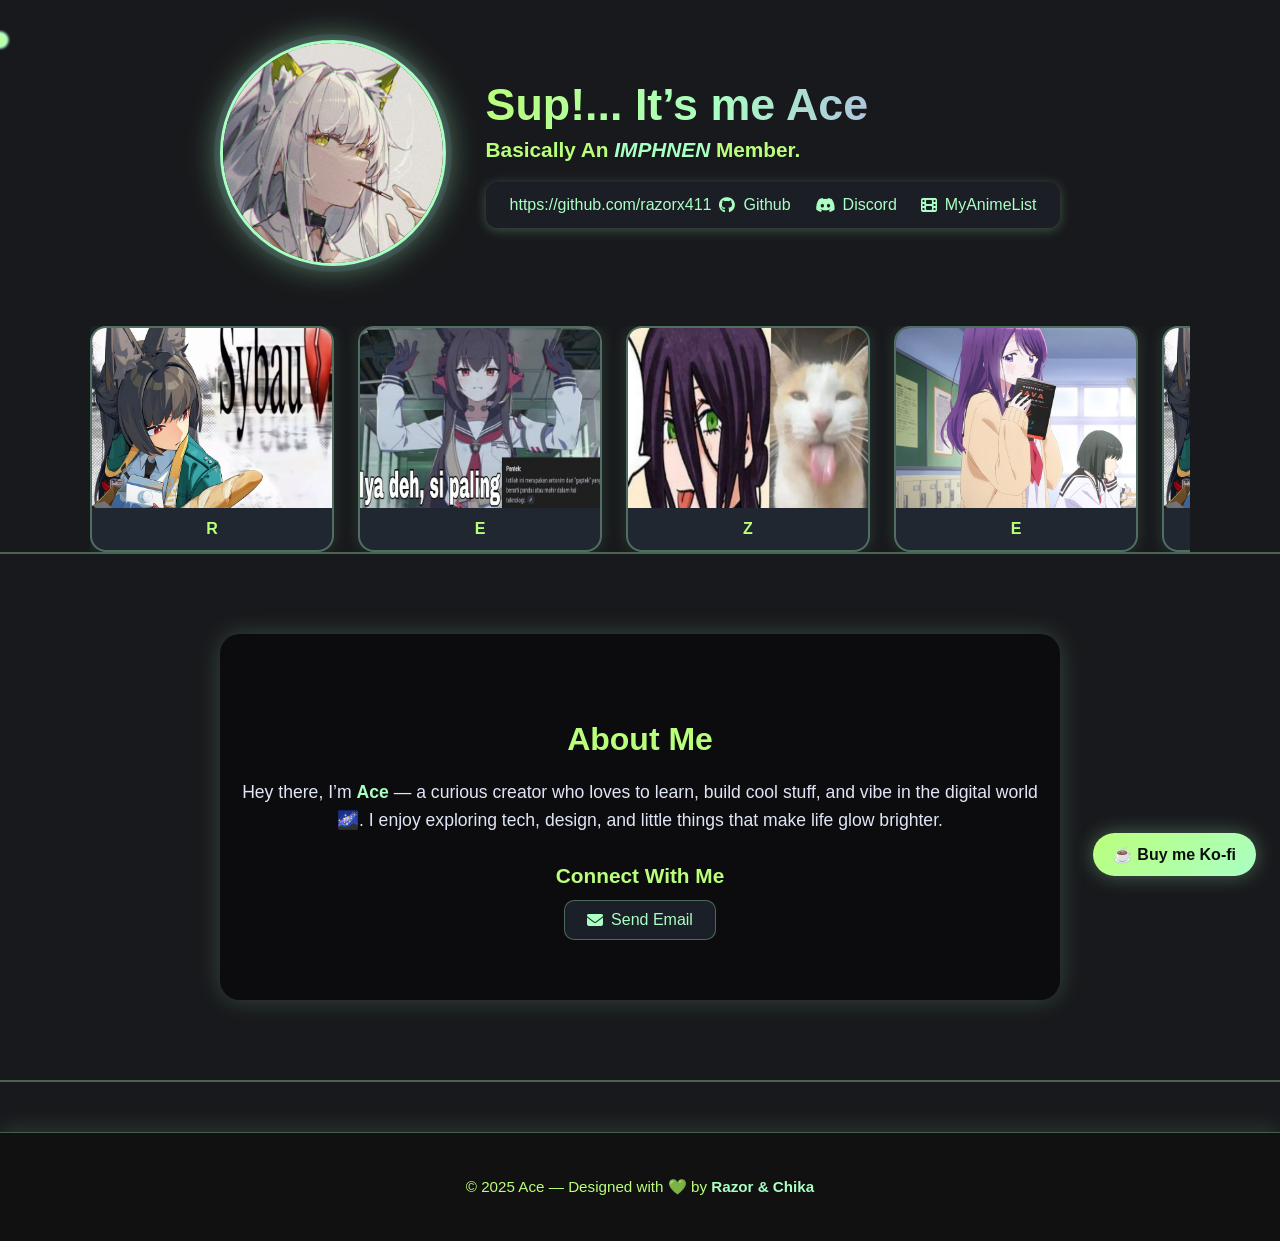
==== index.html @ cdaeae6a "Update index.html" ====
<!DOCTYPE html>
<html lang="en">
<head>
	<meta charset="UTF-8">
	<meta name="viewport" content="width=device-width, initial-scale=1.0">
	<title>Ace Portfolio</title>
	<link rel="stylesheet" href="style.css">
	<link rel="stylesheet" href="https://cdnjs.cloudflare.com/ajax/libs/font-awesome/6.4.2/css/all.min.css">
</head>
<body>
	<div class="cursor"></div>

	<div class="main-wrapper">
		<!-- Profile Section -->
		<div class="profile-section horizontal-profile">
			<img src="image3.png" alt="Profile" class="profile-photo large-profile-photo">
			<div class="profile-right">
				<div class="profile-text">
					<h1 class="gradient-title glow-text">Sup!... It’s me Ace</h1>
					<h2 class="subtitle">Basically An <a href="https://facebook.com" class="highlight facebook-link" target="_blank">IMPHNEN</a> Member.</h2>
				</div>
				<div class="social-bar under-text">
					<a href="#" class="social-link">https://github.com/razorx411<i class="fab fa-github"></i> Github</a>
					<a href="#" class="social-link"><i class="fab fa-discord"></i> Discord</a>
					<a href="#" class="social-link"><i class="fa-solid fa-film"></i> MyAnimeList</a>
				</div>
			</div>
		</div>


		<!-- Projects Section -->
		<div class="recent-projects-section">
			<div class="recent-projects-slider">
				<div class="project-card"><img src="miyabi1.jpeg" alt="R"><span>R</span></div>
				<div class="project-card"><img src="mwahaha1.jpeg" alt="E"><span>E</span></div>
				<div class="project-card"><img src="reze1.jpeg" alt="Z"><span>Z</span></div>
				<div class="project-card"><img src="nagisa1.jpeg" alt="E"><span>E</span></div>
			</div>
		</div>
	</div>

	<script src="script.js"></script>

		<!-- About Section -->
		<section class="about-section fade-in">
			<div class="about-overlay">
				<div class="about-content">
					<h2 class="about-title glow-text">About Me</h2>
					<p class="about-text">
						Hey there, I’m <span class="highlight">Ace</span> — a curious creator who loves to learn, build cool stuff, and vibe in the digital world 🌌.  
						I enjoy exploring tech, design, and little things that make life glow brighter.
					</p>

					<div class="connect-area">
						<h3 class="connect-title glow-text">Connect With Me</h3>
						<a href="mailto:example@gmail.com" class="connect-btn glow-hover"><i class="fa-solid fa-envelope"></i> Send Email</a>
					</div>
				</div>
			</div>
		</section>
		<!-- Footer Section -->
		<footer>
			<div class="footer-credit">
				<p>© 2025 Ace — Designed with 💚 by <span class="highlight">Razor & Chika</span></p>
			</div>
			<a href="https://ko-fi.com/" target="_blank" class="kofi-float-btn">
				☕ Buy me Ko-fi
			</a>
		</footer>
</body>
</html>
---- style.css ----
body {
	font-family: 'Montserrat', 'Segoe UI', Arial, sans-serif;
	background: #18191c;
	color: #e0e6f7;
	margin: 0;
	padding: 0;
	overflow-x: hidden;
	cursor: none; /* hide default cursor */
}

.main-wrapper {
	display: flex;
	flex-direction: column;
	align-items: center;
	margin-top: 40px;
}

/* === Profile Section === */
.profile-section {
	display: flex;
	align-items: center;
	justify-content: center;
	gap: 40px;
	margin-bottom: 60px;
}

.profile-photo {
	width: 220px;
	height: 220px;
	border-radius: 50%;
	object-fit: cover;
	background: #232a34;
	box-shadow: 0 0 32px #aaffc388, 0 0 0 6px #232a34;
	border: 3px solid #aaffc3;
	transition: transform 0.4s;
}

.profile-photo:hover {
	transform: scale(1.05);
}

.gradient-title {
	font-size: 2.8rem;
	font-weight: 700;
	background: linear-gradient(90deg, #baff7b 0%, #aaffc3 40%, #b57bff 100%);
	-webkit-background-clip: text;
	-webkit-text-fill-color: transparent;
	margin: 0 0 8px 0;
}

.glow-text {
	animation: glow 2.5s ease-in-out infinite alternate;
}

@keyframes glow {
	from { text-shadow: 0 0 10px #baff7b44, 0 0 20px #aaffc344; }
	to { text-shadow: 0 0 20px #baff7b, 0 0 40px #aaffc3; }
}

.subtitle {
	font-size: 1.3rem;
	color: #baff7b;
	margin: 0;
}

.facebook-link {
	color: #4fff9f;
	font-style: italic;
	text-decoration: none;
	transition: color 0.2s;
}
.facebook-link:hover {
	color: #1877f2;
	text-decoration: underline;
}

/* Social Bar */
.social-bar {
	display: flex;
	gap: 24px;
	background: rgba(30, 34, 44, 0.7);
	border-radius: 12px;
	padding: 14px 24px;
	margin-top: 20px;
	box-shadow: 0 2px 12px #aaffc344;
}
.social-link {
	color: #aaffc3;
	text-decoration: none;
	font-weight: 500;
	display: flex;
	align-items: center;
	gap: 8px;
	transition: 0.2s;
}
.social-link:hover {
	color: #baff7b;
	text-shadow: 0 0 8px #baff7b88;
}

/* === Projects Slider === */

.recent-projects-slider {
	display: flex;
	gap: 24px;
	width: max-content;
	animation: scroll 30s linear infinite;
}

@keyframes scroll {
	from {
		transform: translateX(0);
	}
	to {
		transform: translateX(-50%);
	}
}
.recent-projects-section {
	width: 100%;
	max-width: 1100px;
	overflow: hidden;
	position: relative;
}

.recent-projects-slider {
	display: flex;
	gap: 24px;
	width: max-content;
	animation: scroll 20s linear infinite;
}

.project-card {
	flex: 0 0 240px;
	background: rgba(35, 42, 52, 0.9);
	border: 2px solid #aaffc355;
	border-radius: 16px;
	overflow: hidden;
	box-shadow: 0 0 16px #aaffc322;
	text-align: center;
	transform-style: preserve-3d;
	transition: transform 0.2s ease, box-shadow 0.3s;
}

.project-card img {
	width: 100%;
	height: 180px;
	object-fit: cover;
	display: block;
}

.project-card span {
	display: block;
	padding: 12px;
	font-weight: 600;
	color: #baff7b;
}

.project-card:hover {
	box-shadow: 0 0 24px #baff7b55;
}

/* Animasi Loop */
@keyframes scroll {
	from { transform: translateX(0); }
	to { transform: translateX(-50%); }
}

/* === Cursor Neon === */
.cursor {
	position: fixed;
	width: 18px;
	height: 18px;
	border-radius: 50%;
	background: radial-gradient(circle, #baff7b 0%, #aaffc3 60%, transparent 80%);
	pointer-events: none;
	transform: translate(-50%, -50%);
	filter: blur(1px);
	mix-blend-mode: screen;
	transition: width 0.15s, height 0.15s, opacity 0.25s;
	z-index: 9999;
}

.project-card:hover ~ .cursor,
.social-link:hover ~ .cursor {
	width: 30px;
	height: 30px;
}

/* Responsif */
@media (max-width: 768px) {
	.profile-section { flex-direction: column; text-align: center; }
	.profile-photo { width: 160px; height: 160px; }
	.gradient-title { font-size: 2rem; }
	.recent-projects-slider { animation-duration: 30s; }
}

/* --- About Section --- */
.about-section {
	background: url('bg-about.png') center/cover no-repeat;
	padding: 80px 20px;
	text-align: center;
	color: #e0e6f7;
	position: relative;
	border-top: 2px solid #aaffc355;
	border-bottom: 2px solid #aaffc355;
}
.about-overlay {
	background: rgba(0, 0, 0, 0.5);
	padding: 60px 20px;
	border-radius: 20px;
	max-width: 800px;
	margin: 0 auto;
	box-shadow: 0 0 25px #aaffc333;
}
.about-title { font-size: 2rem; margin-bottom: 20px; color: #baff7b; }
.about-text { font-size: 1.1rem; line-height: 1.6; margin-bottom: 30px; }
.highlight { color: #aaffc3; font-weight: 600; }

.connect-area { margin-top: 25px; }
.connect-title { color: #baff7b; font-size: 1.3rem; margin-bottom: 12px; }
.connect-btn {
	display: inline-flex;
	align-items: center;
	gap: 8px;
	padding: 10px 22px;
	background: rgba(35, 42, 52, 0.7);
	border: 1px solid #aaffc355;
	border-radius: 10px;
	color: #aaffc3;
	text-decoration: none;
	font-weight: 500;
	transition: 0.3s;
}
.connect-btn:hover {
	background: #baff7b22;
	color: #baff7b;
	box-shadow: 0 0 16px #baff7b55;
	transform: translateY(-2px);
}


/* === Footer Section === */
footer {
	position: relative;
	width: 100%;
	padding: 30px 0;
	background: #111;
	text-align: center;
	margin-top: 50px;
	border-top: 1px solid #aaffc355;
	box-shadow: 0 -4px 20px #aaffc322;
}

.footer-credit p {
	font-size: 0.95rem;
	color: #baff7b;
}

/* === Floating Ko-fi Button === */
.kofi-float-btn {
	position: fixed;
	bottom: 24px;
	right: 24px;
	background: linear-gradient(135deg, #baff7b, #aaffc3);
	color: #0a0f0f;
	padding: 12px 20px;
	border-radius: 30px;
	text-decoration: none;
	font-weight: 700;
	box-shadow: 0 0 20px #aaffc355;
	transition: 0.3s ease;
	z-index: 999;
}

.kofi-float-btn:hover {
	background: #baff7b;
	box-shadow: 0 0 30px #baff7b99;
	transform: scale(1.1);
}

/* --- Fade-in Animation --- */
.fade-in {
	opacity: 0;
	transform: translateY(20px);
	animation: fadeInUp 1.4s ease forwards;
}

@keyframes fadeInUp {
	from { opacity: 0; transform: translateY(20px); }
	to { opacity: 1; transform: translateY(0); }
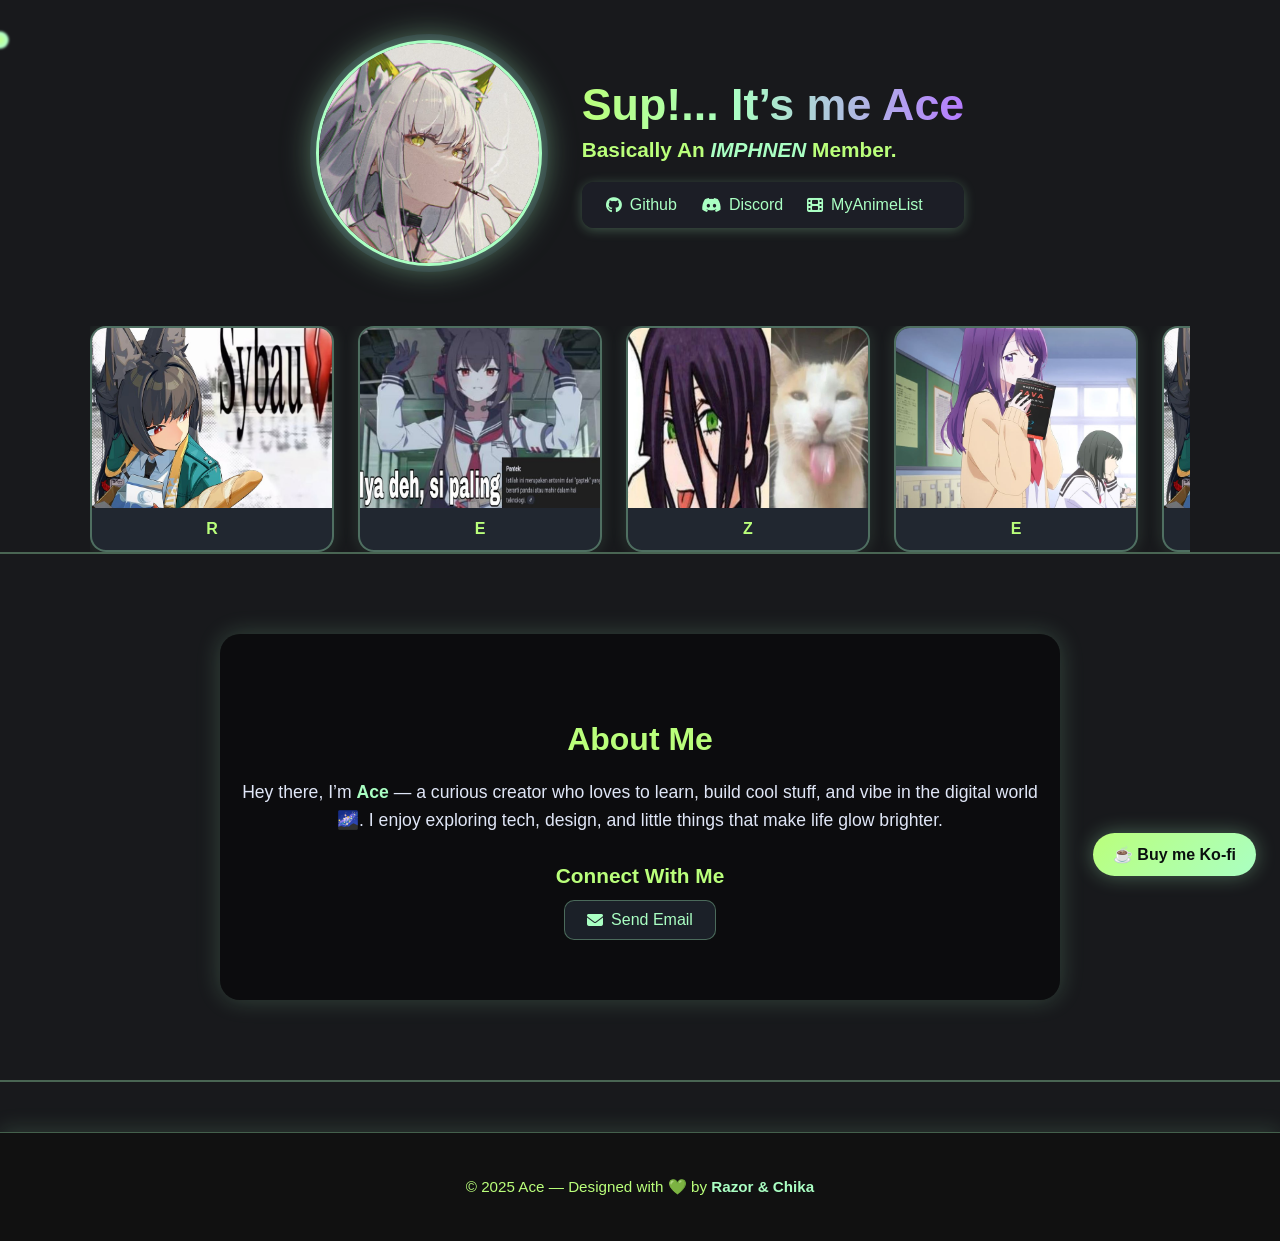
==== commit 1a8a91cb: "Update index.html" ====
--- a/index.html
+++ b/index.html
@@ -20,7 +20,7 @@
 					<h2 class="subtitle">Basically An <a href="https://facebook.com" class="highlight facebook-link" target="_blank">IMPHNEN</a> Member.</h2>
 				</div>
 				<div class="social-bar under-text">
-					<a href="#" class="social-link">https://github.com/razorx411<i class="fab fa-github"></i> Github</a>
+					<a href="https://github.com/razorx411" class="social-link"><i class="fab fa-github"></i> Github</a>
 					<a href="#" class="social-link"><i class="fab fa-discord"></i> Discord</a>
 					<a href="#" class="social-link"><i class="fa-solid fa-film"></i> MyAnimeList</a>
 				</div>
@@ -76,3 +76,4 @@
 
 
 
+
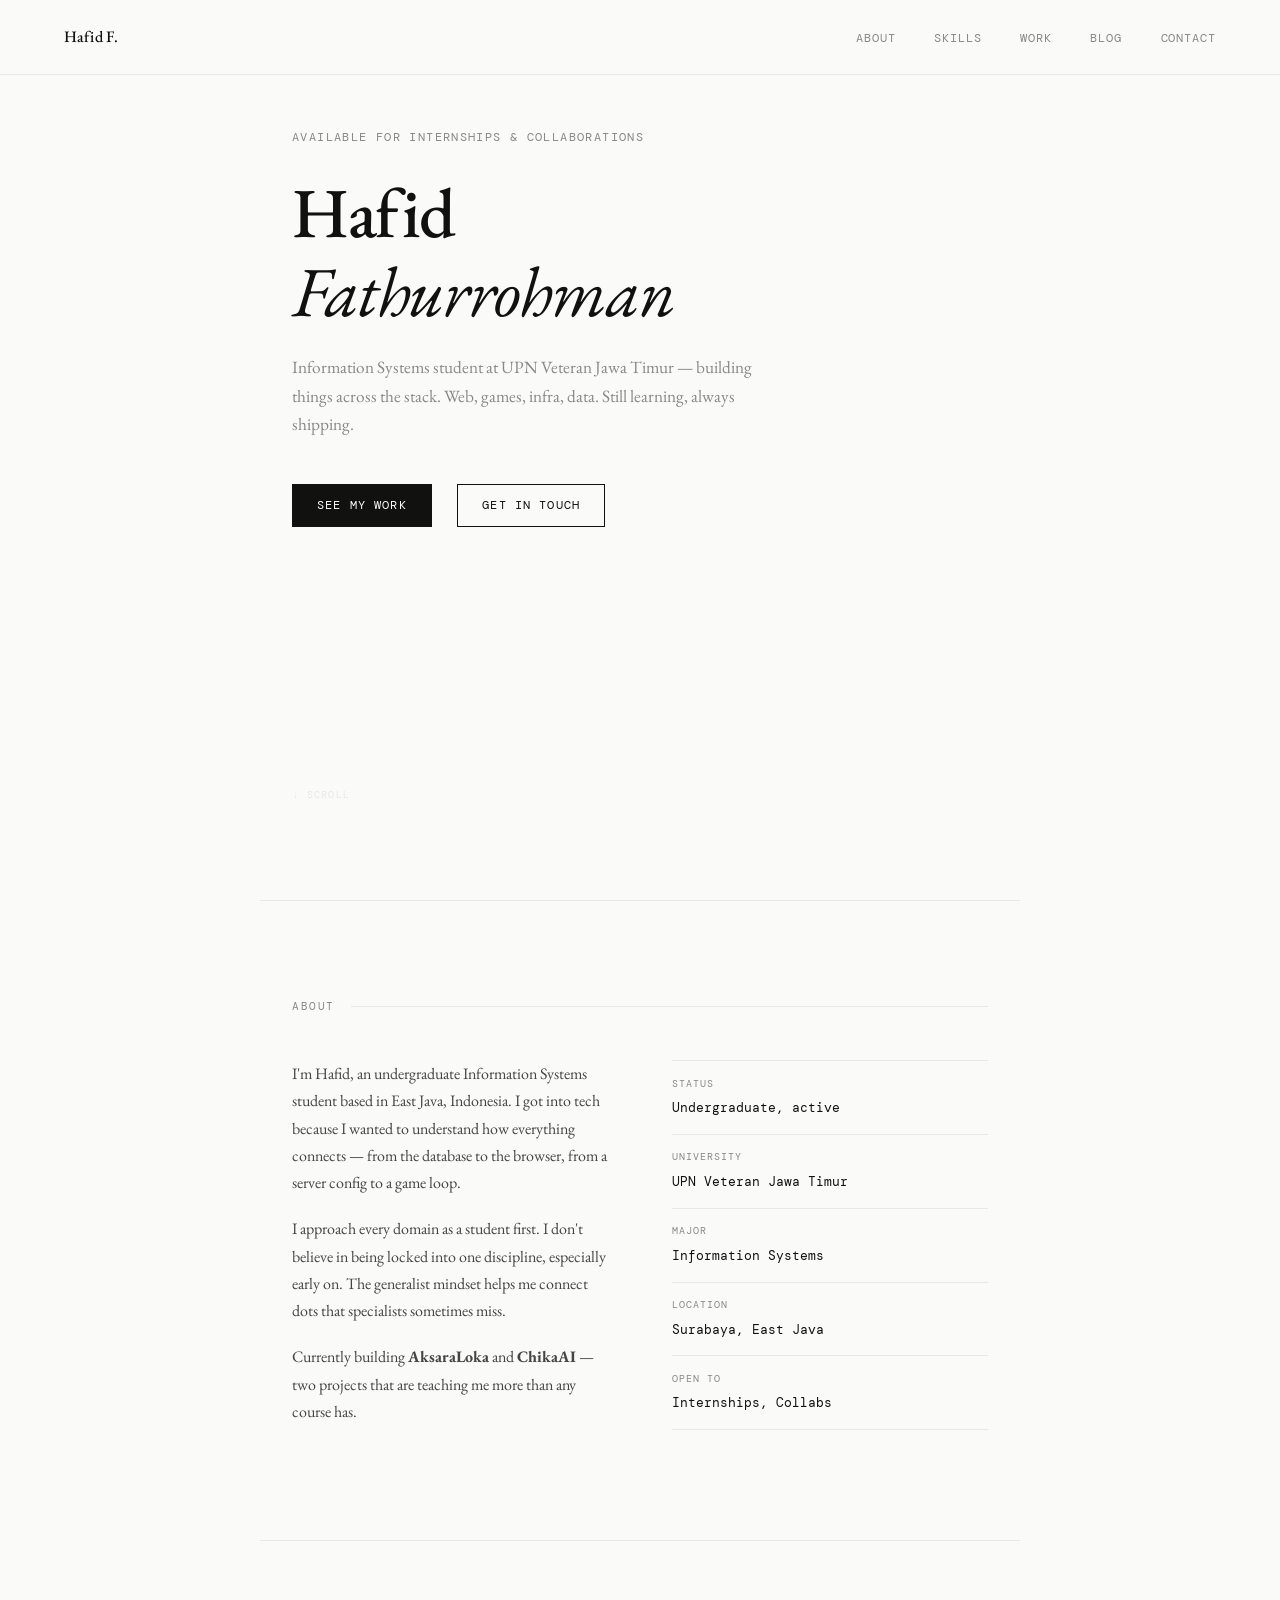
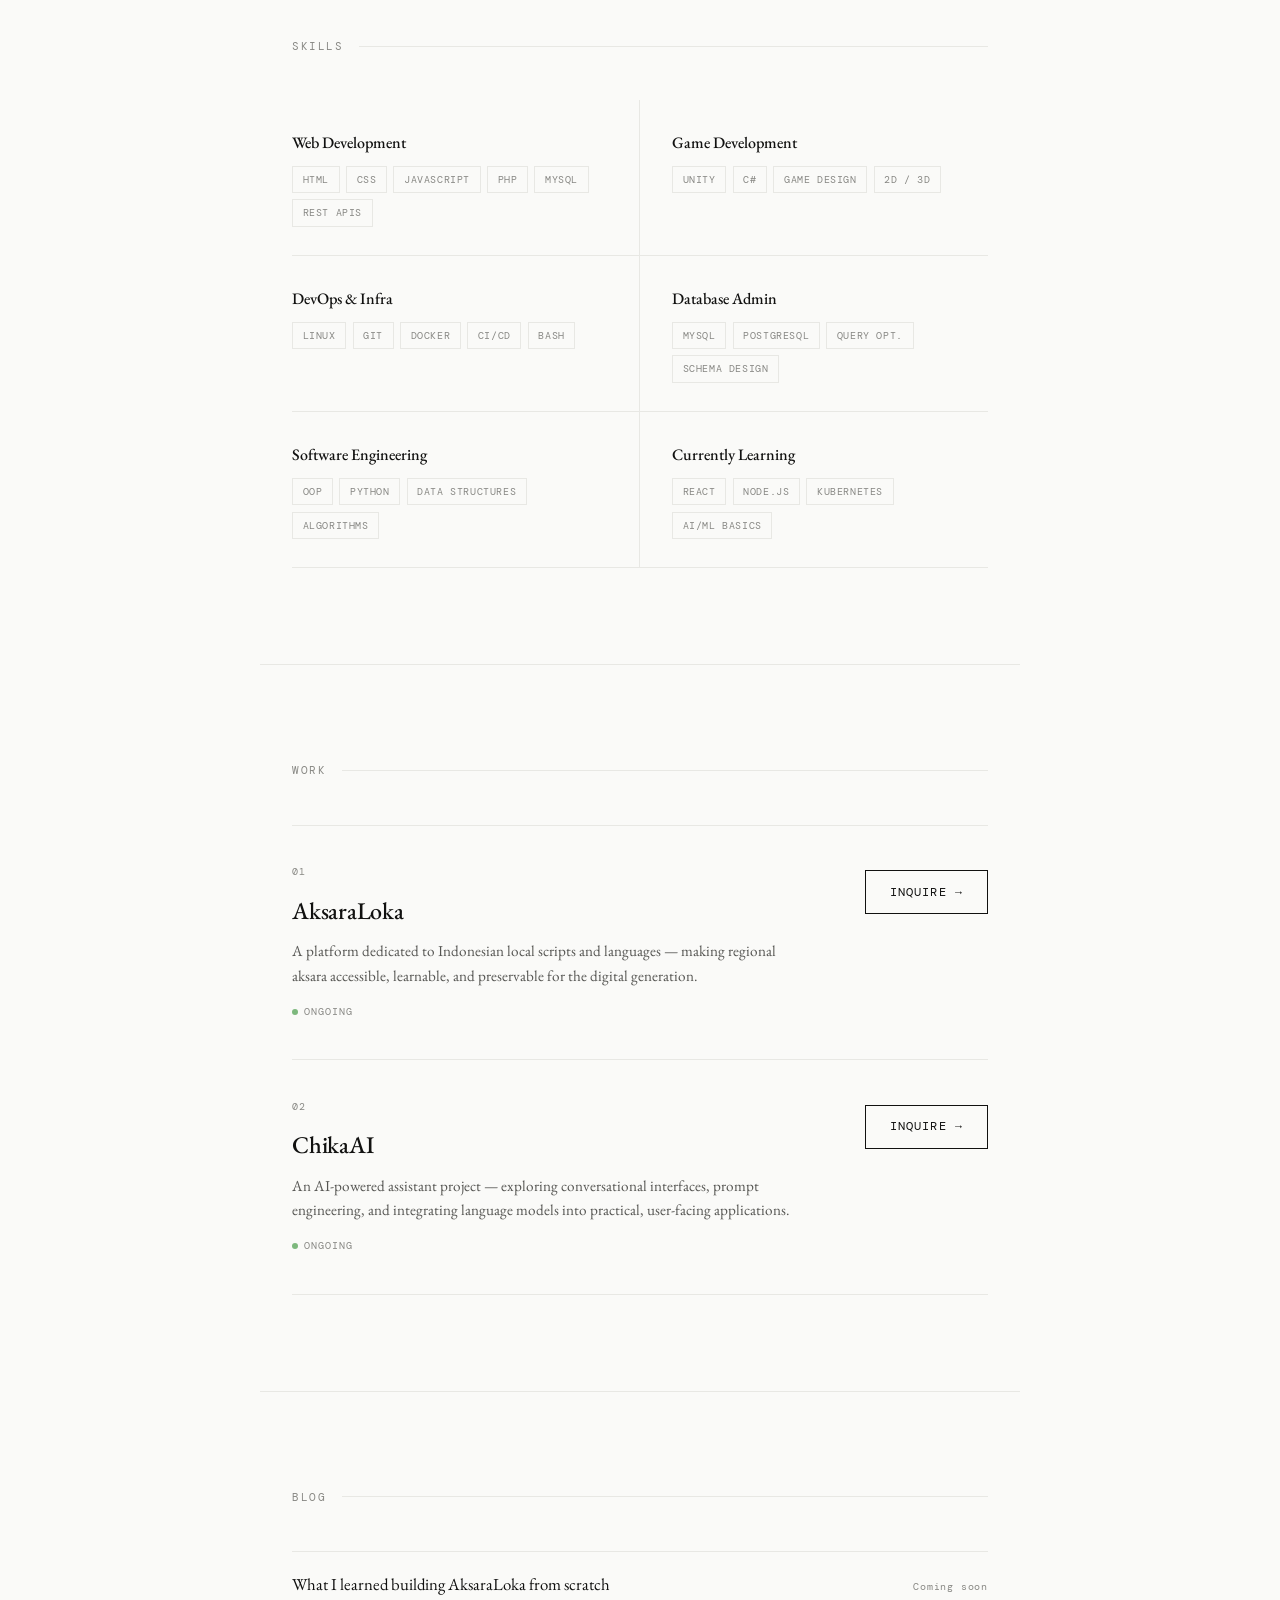
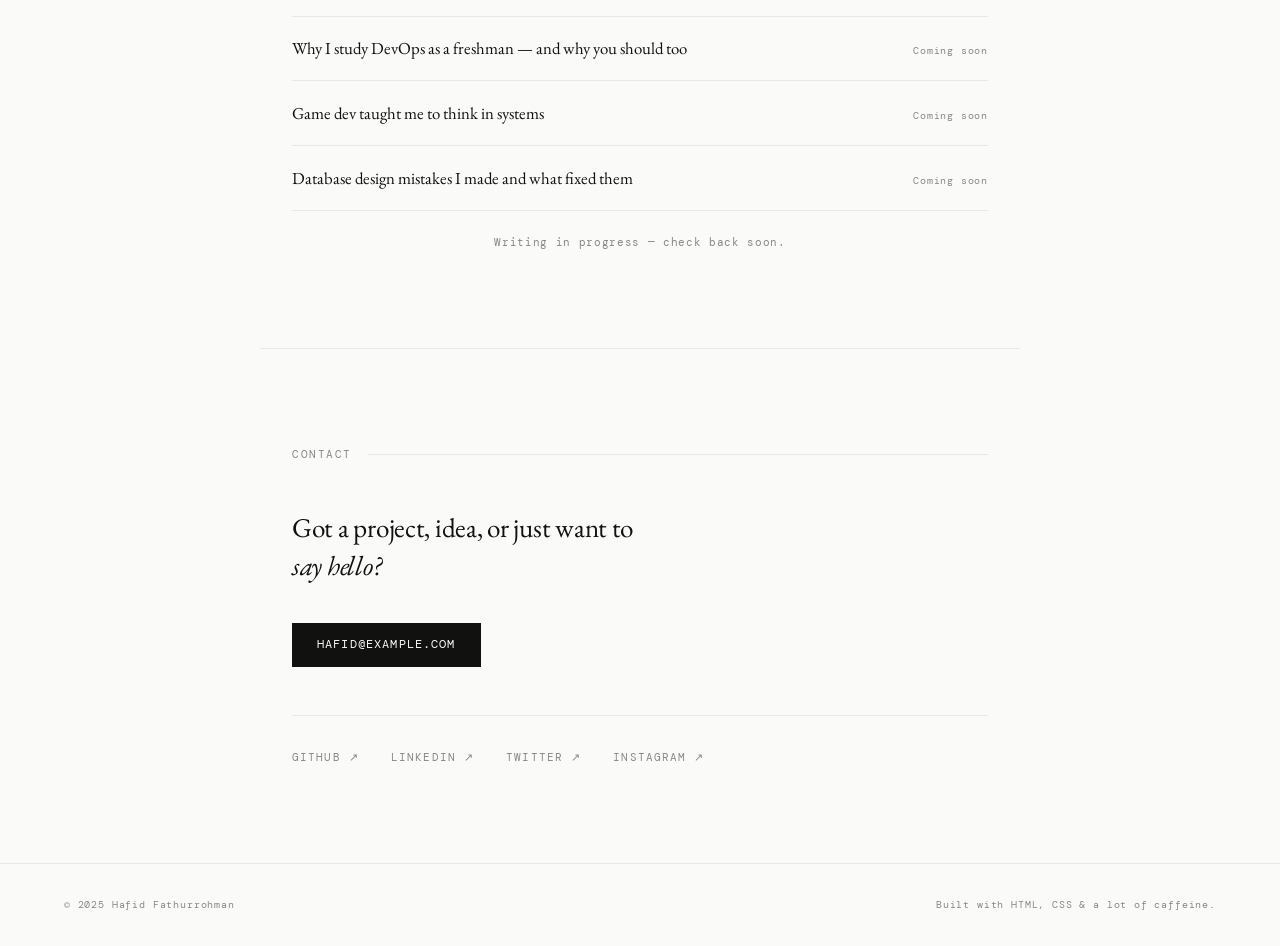
==== commit 871df52c: "UPDATE 2026" ====
--- a/index.html
+++ b/index.html
@@ -1,79 +1,768 @@
 <!DOCTYPE html>
 <html lang="en">
 <head>
-	<meta charset="UTF-8">
-	<meta name="viewport" content="width=device-width, initial-scale=1.0">
-	<title>Ace Portfolio</title>
-	<link rel="stylesheet" href="style.css">
-	<link rel="stylesheet" href="https://cdnjs.cloudflare.com/ajax/libs/font-awesome/6.4.2/css/all.min.css">
+  <meta charset="UTF-8" />
+  <meta name="viewport" content="width=device-width, initial-scale=1.0"/>
+  <title>Hafid Fathurrohman</title>
+  <link rel="preconnect" href="https://fonts.googleapis.com">
+  <link href="https://fonts.googleapis.com/css2?family=EB+Garamond:ital,wght@0,400;0,500;0,600;1,400&family=DM+Mono:wght@300;400;500&display=swap" rel="stylesheet">
+  <style>
+    *, *::before, *::after { box-sizing: border-box; margin: 0; padding: 0; }
+
+    :root {
+      --white: #fafaf8;
+      --black: #111110;
+      --gray: #888884;
+      --light: #e8e8e4;
+      --accent: #111110;
+      --serif: 'EB Garamond', Georgia, serif;
+      --mono: 'DM Mono', 'Courier New', monospace;
+    }
+
+    html { scroll-behavior: smooth; }
+
+    body {
+      font-family: var(--serif);
+      background: var(--white);
+      color: var(--black);
+      font-size: 17px;
+      line-height: 1.7;
+    }
+
+    /* ── SCROLLBAR ── */
+    ::-webkit-scrollbar { width: 4px; }
+    ::-webkit-scrollbar-track { background: var(--white); }
+    ::-webkit-scrollbar-thumb { background: var(--light); }
+
+    /* ── NAV ── */
+    nav {
+      position: fixed;
+      top: 0; left: 0; right: 0;
+      z-index: 100;
+      display: flex;
+      justify-content: space-between;
+      align-items: center;
+      padding: 1.4rem 4rem;
+      background: rgba(250, 250, 248, 0.92);
+      backdrop-filter: blur(8px);
+      border-bottom: 1px solid var(--light);
+    }
+
+    .nav-logo {
+      font-family: var(--serif);
+      font-size: 1rem;
+      font-weight: 500;
+      letter-spacing: 0.01em;
+      text-decoration: none;
+      color: var(--black);
+    }
+
+    .nav-links {
+      display: flex;
+      gap: 2.4rem;
+      list-style: none;
+    }
+
+    .nav-links a {
+      font-family: var(--mono);
+      font-size: 0.72rem;
+      font-weight: 400;
+      letter-spacing: 0.08em;
+      text-transform: uppercase;
+      text-decoration: none;
+      color: var(--gray);
+      transition: color 0.2s;
+    }
+
+    .nav-links a:hover { color: var(--black); }
+
+    /* ── HAMBURGER ── */
+    .hamburger {
+      display: none;
+      flex-direction: column;
+      gap: 5px;
+      cursor: pointer;
+      background: none;
+      border: none;
+      padding: 4px;
+    }
+    .hamburger span {
+      display: block;
+      width: 22px;
+      height: 1.5px;
+      background: var(--black);
+      transition: all 0.3s;
+    }
+
+    /* ── SECTIONS SHARED ── */
+    section {
+      max-width: 760px;
+      margin: 0 auto;
+      padding: 6rem 2rem;
+    }
+
+    .section-label {
+      font-family: var(--mono);
+      font-size: 0.68rem;
+      letter-spacing: 0.14em;
+      text-transform: uppercase;
+      color: var(--gray);
+      margin-bottom: 2.8rem;
+      display: flex;
+      align-items: center;
+      gap: 1rem;
+    }
+    .section-label::after {
+      content: '';
+      flex: 1;
+      height: 1px;
+      background: var(--light);
+    }
+
+    /* ── HERO ── */
+    #hero {
+      min-height: 100vh;
+      display: flex;
+      flex-direction: column;
+      justify-content: center;
+      padding-top: 8rem;
+      max-width: 760px;
+      margin: 0 auto;
+      padding-left: 2rem;
+      padding-right: 2rem;
+    }
+
+    .hero-eyebrow {
+      font-family: var(--mono);
+      font-size: 0.72rem;
+      letter-spacing: 0.12em;
+      text-transform: uppercase;
+      color: var(--gray);
+      margin-bottom: 1.6rem;
+    }
+
+    .hero-name {
+      font-family: var(--serif);
+      font-size: clamp(2.8rem, 6vw, 4.4rem);
+      font-weight: 500;
+      line-height: 1.12;
+      letter-spacing: -0.02em;
+      margin-bottom: 1.4rem;
+    }
+
+    .hero-name em {
+      font-style: italic;
+      font-weight: 400;
+    }
+
+    .hero-sub {
+      font-size: 1.08rem;
+      color: var(--gray);
+      max-width: 480px;
+      line-height: 1.65;
+      margin-bottom: 2.8rem;
+    }
+
+    .hero-links {
+      display: flex;
+      gap: 1.6rem;
+      flex-wrap: wrap;
+    }
+
+    .btn {
+      font-family: var(--mono);
+      font-size: 0.72rem;
+      letter-spacing: 0.1em;
+      text-transform: uppercase;
+      text-decoration: none;
+      padding: 0.7rem 1.5rem;
+      border: 1px solid var(--black);
+      color: var(--black);
+      background: transparent;
+      cursor: pointer;
+      transition: background 0.2s, color 0.2s;
+      display: inline-block;
+    }
+
+    .btn:hover { background: var(--black); color: var(--white); }
+    .btn-fill { background: var(--black); color: var(--white); }
+    .btn-fill:hover { background: transparent; color: var(--black); }
+
+    .hero-scroll {
+      margin-top: auto;
+      padding-top: 4rem;
+      font-family: var(--mono);
+      font-size: 0.65rem;
+      letter-spacing: 0.12em;
+      text-transform: uppercase;
+      color: var(--light);
+    }
+
+    /* ── DIVIDER ── */
+    .divider {
+      max-width: 760px;
+      margin: 0 auto;
+      padding: 0 2rem;
+      border: none;
+      border-top: 1px solid var(--light);
+    }
+
+    /* ── ABOUT ── */
+    .about-grid {
+      display: grid;
+      grid-template-columns: 1fr 1fr;
+      gap: 4rem;
+    }
+
+    .about-text p {
+      color: #444442;
+      margin-bottom: 1.2rem;
+      font-size: 1rem;
+    }
+
+    .about-meta {
+      font-family: var(--mono);
+    }
+
+    .meta-item {
+      padding: 0.9rem 0;
+      border-bottom: 1px solid var(--light);
+    }
+
+    .meta-item:first-child { border-top: 1px solid var(--light); }
+
+    .meta-label {
+      font-size: 0.62rem;
+      letter-spacing: 0.1em;
+      text-transform: uppercase;
+      color: var(--gray);
+      margin-bottom: 0.3rem;
+    }
+
+    .meta-value {
+      font-size: 0.82rem;
+      color: var(--black);
+      font-weight: 400;
+    }
+
+    /* ── SKILLS ── */
+    .skills-grid {
+      display: grid;
+      grid-template-columns: repeat(2, 1fr);
+      gap: 0;
+    }
+
+    .skill-block {
+      padding: 1.8rem 0;
+      border-bottom: 1px solid var(--light);
+    }
+
+    .skill-block:nth-child(odd) { padding-right: 2rem; border-right: 1px solid var(--light); }
+    .skill-block:nth-child(even) { padding-left: 2rem; }
+
+    .skill-title {
+      font-family: var(--serif);
+      font-size: 1rem;
+      font-weight: 500;
+      margin-bottom: 0.6rem;
+    }
+
+    .skill-tags {
+      display: flex;
+      flex-wrap: wrap;
+      gap: 0.4rem;
+    }
+
+    .tag {
+      font-family: var(--mono);
+      font-size: 0.63rem;
+      letter-spacing: 0.06em;
+      text-transform: uppercase;
+      color: var(--gray);
+      border: 1px solid var(--light);
+      padding: 0.25rem 0.6rem;
+    }
+
+    /* ── WORK ── */
+    .project {
+      padding: 2.4rem 0;
+      border-bottom: 1px solid var(--light);
+      display: grid;
+      grid-template-columns: 1fr auto;
+      gap: 2rem;
+      align-start: start;
+    }
+
+    .project:first-of-type { border-top: 1px solid var(--light); }
+
+    .project-number {
+      font-family: var(--mono);
+      font-size: 0.62rem;
+      letter-spacing: 0.1em;
+      color: var(--gray);
+      margin-bottom: 0.6rem;
+    }
+
+    .project-title {
+      font-family: var(--serif);
+      font-size: 1.5rem;
+      font-weight: 500;
+      letter-spacing: -0.01em;
+      margin-bottom: 0.5rem;
+    }
+
+    .project-desc {
+      color: #555552;
+      font-size: 0.95rem;
+      max-width: 500px;
+      margin-bottom: 1rem;
+      line-height: 1.6;
+    }
+
+    .project-status {
+      font-family: var(--mono);
+      font-size: 0.62rem;
+      letter-spacing: 0.1em;
+      text-transform: uppercase;
+      color: var(--gray);
+    }
+
+    .status-dot {
+      display: inline-block;
+      width: 6px;
+      height: 6px;
+      border-radius: 50%;
+      background: #7db87d;
+      margin-right: 6px;
+      animation: pulse 2s infinite;
+    }
+
+    @keyframes pulse {
+      0%, 100% { opacity: 1; }
+      50% { opacity: 0.4; }
+    }
+
+    .project-action {
+      align-self: start;
+      margin-top: 0.4rem;
+    }
+
+    /* ── BLOG ── */
+    .blog-list { list-style: none; }
+
+    .blog-item {
+      display: flex;
+      align-items: baseline;
+      justify-content: space-between;
+      gap: 1rem;
+      padding: 1.1rem 0;
+      border-bottom: 1px solid var(--light);
+      text-decoration: none;
+      color: var(--black);
+      transition: padding-left 0.2s;
+    }
+
+    .blog-item:first-child { border-top: 1px solid var(--light); }
+    .blog-item:hover { padding-left: 0.5rem; }
+
+    .blog-title {
+      font-family: var(--serif);
+      font-size: 1.05rem;
+      font-weight: 400;
+    }
+
+    .blog-meta {
+      font-family: var(--mono);
+      font-size: 0.62rem;
+      letter-spacing: 0.08em;
+      color: var(--gray);
+      white-space: nowrap;
+    }
+
+    .blog-note {
+      font-family: var(--mono);
+      font-size: 0.7rem;
+      color: var(--gray);
+      text-align: center;
+      padding: 1.4rem 0 0;
+      letter-spacing: 0.06em;
+    }
+
+    /* ── CONTACT ── */
+    .contact-intro {
+      font-size: 1.7rem;
+      font-weight: 400;
+      line-height: 1.4;
+      letter-spacing: -0.01em;
+      margin-bottom: 2.4rem;
+      max-width: 520px;
+    }
+
+    .contact-intro em { font-style: italic; }
+
+    .contact-row {
+      display: flex;
+      gap: 1rem;
+      flex-wrap: wrap;
+      margin-bottom: 3rem;
+    }
+
+    .contact-socials {
+      display: flex;
+      gap: 2rem;
+      flex-wrap: wrap;
+      border-top: 1px solid var(--light);
+      padding-top: 2rem;
+    }
+
+    .social-link {
+      font-family: var(--mono);
+      font-size: 0.7rem;
+      letter-spacing: 0.1em;
+      text-transform: uppercase;
+      text-decoration: none;
+      color: var(--gray);
+      transition: color 0.2s;
+    }
+
+    .social-link:hover { color: var(--black); }
+
+    /* ── FOOTER ── */
+    footer {
+      border-top: 1px solid var(--light);
+      padding: 2rem 4rem;
+      display: flex;
+      justify-content: space-between;
+      align-items: center;
+    }
+
+    .footer-text {
+      font-family: var(--mono);
+      font-size: 0.65rem;
+      letter-spacing: 0.08em;
+      color: var(--gray);
+    }
+
+    /* ── FADE IN ── */
+    .fade-in {
+      opacity: 0;
+      transform: translateY(18px);
+      transition: opacity 0.6s ease, transform 0.6s ease;
+    }
+    .fade-in.visible {
+      opacity: 1;
+      transform: translateY(0);
+    }
+
+    /* ── MOBILE ── */
+    @media (max-width: 680px) {
+      nav { padding: 1.2rem 1.6rem; }
+      .nav-links { display: none; }
+      .nav-links.open {
+        display: flex;
+        flex-direction: column;
+        position: fixed;
+        top: 57px; left: 0; right: 0;
+        background: var(--white);
+        border-bottom: 1px solid var(--light);
+        padding: 1.6rem;
+        gap: 1.4rem;
+      }
+      .hamburger { display: flex; }
+
+      #hero { padding-top: 7rem; }
+
+      .about-grid { grid-template-columns: 1fr; gap: 2.4rem; }
+      .skills-grid { grid-template-columns: 1fr; }
+      .skill-block:nth-child(odd) { padding-right: 0; border-right: none; }
+      .skill-block:nth-child(even) { padding-left: 0; }
+
+      .project { grid-template-columns: 1fr; gap: 1rem; }
+      .blog-item { flex-direction: column; gap: 0.3rem; }
+      footer { flex-direction: column; gap: 0.6rem; text-align: center; padding: 1.6rem; }
+    }
+  </style>
 </head>
 <body>
-	<div class="cursor"></div>
-
-	<div class="main-wrapper">
-		<!-- Profile Section -->
-		<div class="profile-section horizontal-profile">
-			<img src="image3.png" alt="Profile" class="profile-photo large-profile-photo">
-			<div class="profile-right">
-				<div class="profile-text">
-					<h1 class="gradient-title glow-text">Sup!... It’s me Ace</h1>
-					<h2 class="subtitle">Basically An <a href="https://facebook.com" class="highlight facebook-link" target="_blank">IMPHNEN</a> Member.</h2>
-				</div>
-				<div class="social-bar under-text">
-					<a href="https://github.com/razorx411" class="social-link"><i class="fab fa-github"></i> Github</a>
-					<a href="#" class="social-link"><i class="fab fa-discord"></i> Discord</a>
-					<a href="#" class="social-link"><i class="fa-solid fa-film"></i> MyAnimeList</a>
-				</div>
-			</div>
-		</div>
-
-
-		<!-- Projects Section -->
-		<div class="recent-projects-section">
-			<div class="recent-projects-slider">
-				<div class="project-card"><img src="miyabi1.jpeg" alt="R"><span>R</span></div>
-				<div class="project-card"><img src="mwahaha1.jpeg" alt="E"><span>E</span></div>
-				<div class="project-card"><img src="reze1.jpeg" alt="Z"><span>Z</span></div>
-				<div class="project-card"><img src="nagisa1.jpeg" alt="E"><span>E</span></div>
-			</div>
-		</div>
-	</div>
-
-	<script src="script.js"></script>
-
-		<!-- About Section -->
-		<section class="about-section fade-in">
-			<div class="about-overlay">
-				<div class="about-content">
-					<h2 class="about-title glow-text">About Me</h2>
-					<p class="about-text">
-						Hey there, I’m <span class="highlight">Ace</span> — a curious creator who loves to learn, build cool stuff, and vibe in the digital world 🌌.  
-						I enjoy exploring tech, design, and little things that make life glow brighter.
-					</p>
-
-					<div class="connect-area">
-						<h3 class="connect-title glow-text">Connect With Me</h3>
-						<a href="mailto:example@gmail.com" class="connect-btn glow-hover"><i class="fa-solid fa-envelope"></i> Send Email</a>
-					</div>
-				</div>
-			</div>
-		</section>
-		<!-- Footer Section -->
-		<footer>
-			<div class="footer-credit">
-				<p>© 2025 Ace — Designed with 💚 by <span class="highlight">Razor & Chika</span></p>
-			</div>
-			<a href="https://ko-fi.com/" target="_blank" class="kofi-float-btn">
-				☕ Buy me Ko-fi
-			</a>
-		</footer>
+
+  <!-- NAV -->
+  <nav>
+    <a href="#hero" class="nav-logo">Hafid F.</a>
+    <ul class="nav-links" id="navLinks">
+      <li><a href="#about">About</a></li>
+      <li><a href="#skills">Skills</a></li>
+      <li><a href="#work">Work</a></li>
+      <li><a href="#blog">Blog</a></li>
+      <li><a href="#contact">Contact</a></li>
+    </ul>
+    <button class="hamburger" id="hamburger" aria-label="Menu">
+      <span></span><span></span><span></span>
+    </button>
+  </nav>
+
+  <!-- HERO -->
+  <section id="hero">
+    <p class="hero-eyebrow">Available for internships & collaborations</p>
+    <h1 class="hero-name">Hafid<br/><em>Fathurrohman</em></h1>
+    <p class="hero-sub">
+      Information Systems student at UPN Veteran Jawa Timur —
+      building things across the stack. Web, games, infra, data. Still learning, always shipping.
+    </p>
+    <div class="hero-links">
+      <a href="#work" class="btn btn-fill">See my work</a>
+      <a href="#contact" class="btn">Get in touch</a>
+    </div>
+    <p class="hero-scroll">↓ scroll</p>
+  </section>
+
+  <hr class="divider" />
+
+  <!-- ABOUT -->
+  <section id="about">
+    <p class="section-label">About</p>
+    <div class="about-grid fade-in">
+      <div class="about-text">
+        <p>
+          I'm Hafid, an undergraduate Information Systems student based in East Java, Indonesia.
+          I got into tech because I wanted to understand how everything connects — from the database
+          to the browser, from a server config to a game loop.
+        </p>
+        <p>
+          I approach every domain as a student first. I don't believe in being locked into one
+          discipline, especially early on. The generalist mindset helps me connect dots that
+          specialists sometimes miss.
+        </p>
+        <p>
+          Currently building <strong>AksaraLoka</strong> and <strong>ChikaAI</strong> — two projects
+          that are teaching me more than any course has.
+        </p>
+      </div>
+      <div class="about-meta">
+        <div class="meta-item">
+          <div class="meta-label">Status</div>
+          <div class="meta-value">Undergraduate, active</div>
+        </div>
+        <div class="meta-item">
+          <div class="meta-label">University</div>
+          <div class="meta-value">UPN Veteran Jawa Timur</div>
+        </div>
+        <div class="meta-item">
+          <div class="meta-label">Major</div>
+          <div class="meta-value">Information Systems</div>
+        </div>
+        <div class="meta-item">
+          <div class="meta-label">Location</div>
+          <div class="meta-value">Surabaya, East Java</div>
+        </div>
+        <div class="meta-item">
+          <div class="meta-label">Open to</div>
+          <div class="meta-value">Internships, Collabs</div>
+        </div>
+      </div>
+    </div>
+  </section>
+
+  <hr class="divider" />
+
+  <!-- SKILLS -->
+  <section id="skills">
+    <p class="section-label">Skills</p>
+    <div class="skills-grid fade-in">
+
+      <div class="skill-block">
+        <p class="skill-title">Web Development</p>
+        <div class="skill-tags">
+          <span class="tag">HTML</span>
+          <span class="tag">CSS</span>
+          <span class="tag">JavaScript</span>
+          <span class="tag">PHP</span>
+          <span class="tag">MySQL</span>
+          <span class="tag">REST APIs</span>
+        </div>
+      </div>
+
+      <div class="skill-block">
+        <p class="skill-title">Game Development</p>
+        <div class="skill-tags">
+          <span class="tag">Unity</span>
+          <span class="tag">C#</span>
+          <span class="tag">Game Design</span>
+          <span class="tag">2D / 3D</span>
+        </div>
+      </div>
+
+      <div class="skill-block">
+        <p class="skill-title">DevOps & Infra</p>
+        <div class="skill-tags">
+          <span class="tag">Linux</span>
+          <span class="tag">Git</span>
+          <span class="tag">Docker</span>
+          <span class="tag">CI/CD</span>
+          <span class="tag">Bash</span>
+        </div>
+      </div>
+
+      <div class="skill-block">
+        <p class="skill-title">Database Admin</p>
+        <div class="skill-tags">
+          <span class="tag">MySQL</span>
+          <span class="tag">PostgreSQL</span>
+          <span class="tag">Query Opt.</span>
+          <span class="tag">Schema Design</span>
+        </div>
+      </div>
+
+      <div class="skill-block">
+        <p class="skill-title">Software Engineering</p>
+        <div class="skill-tags">
+          <span class="tag">OOP</span>
+          <span class="tag">Python</span>
+          <span class="tag">Data Structures</span>
+          <span class="tag">Algorithms</span>
+        </div>
+      </div>
+
+      <div class="skill-block">
+        <p class="skill-title">Currently Learning</p>
+        <div class="skill-tags">
+          <span class="tag">React</span>
+          <span class="tag">Node.js</span>
+          <span class="tag">Kubernetes</span>
+          <span class="tag">AI/ML Basics</span>
+        </div>
+      </div>
+
+    </div>
+  </section>
+
+  <hr class="divider" />
+
+  <!-- WORK -->
+  <section id="work">
+    <p class="section-label">Work</p>
+
+    <div class="project fade-in">
+      <div>
+        <p class="project-number">01</p>
+        <h3 class="project-title">AksaraLoka</h3>
+        <p class="project-desc">
+          A platform dedicated to Indonesian local scripts and languages — making regional aksara
+          accessible, learnable, and preservable for the digital generation.
+        </p>
+        <p class="project-status">
+          <span class="status-dot"></span>Ongoing
+        </p>
+      </div>
+      <div class="project-action">
+        <a href="#contact" class="btn">Inquire →</a>
+      </div>
+    </div>
+
+    <div class="project fade-in">
+      <div>
+        <p class="project-number">02</p>
+        <h3 class="project-title">ChikaAI</h3>
+        <p class="project-desc">
+          An AI-powered assistant project — exploring conversational interfaces, prompt engineering,
+          and integrating language models into practical, user-facing applications.
+        </p>
+        <p class="project-status">
+          <span class="status-dot"></span>Ongoing
+        </p>
+      </div>
+      <div class="project-action">
+        <a href="#contact" class="btn">Inquire →</a>
+      </div>
+    </div>
+
+  </section>
+
+  <hr class="divider" />
+
+  <!-- BLOG -->
+  <section id="blog">
+    <p class="section-label">Blog</p>
+    <ul class="blog-list fade-in">
+      <a class="blog-item" href="#">
+        <span class="blog-title">What I learned building AksaraLoka from scratch</span>
+        <span class="blog-meta">Coming soon</span>
+      </a>
+      <a class="blog-item" href="#">
+        <span class="blog-title">Why I study DevOps as a freshman — and why you should too</span>
+        <span class="blog-meta">Coming soon</span>
+      </a>
+      <a class="blog-item" href="#">
+        <span class="blog-title">Game dev taught me to think in systems</span>
+        <span class="blog-meta">Coming soon</span>
+      </a>
+      <a class="blog-item" href="#">
+        <span class="blog-title">Database design mistakes I made and what fixed them</span>
+        <span class="blog-meta">Coming soon</span>
+      </a>
+    </ul>
+    <p class="blog-note">Writing in progress — check back soon.</p>
+  </section>
+
+  <hr class="divider" />
+
+  <!-- CONTACT -->
+  <section id="contact">
+    <p class="section-label">Contact</p>
+    <p class="contact-intro fade-in">
+      Got a project, idea, or just want to<br/><em>say hello?</em>
+    </p>
+    <div class="contact-row fade-in">
+      <a href="mailto:hafid@example.com" class="btn btn-fill">hafid@example.com</a>
+    </div>
+    <div class="contact-socials fade-in">
+      <a href="https://github.com/" target="_blank" class="social-link">GitHub ↗</a>
+      <a href="https://linkedin.com/" target="_blank" class="social-link">LinkedIn ↗</a>
+      <a href="https://twitter.com/" target="_blank" class="social-link">Twitter ↗</a>
+      <a href="https://instagram.com/" target="_blank" class="social-link">Instagram ↗</a>
+    </div>
+  </section>
+
+  <!-- FOOTER -->
+  <footer>
+    <span class="footer-text">© 2025 Hafid Fathurrohman</span>
+    <span class="footer-text">Built with HTML, CSS & a lot of caffeine.</span>
+  </footer>
+
+  <script>
+    // Hamburger toggle
+    const hamburger = document.getElementById('hamburger');
+    const navLinks = document.getElementById('navLinks');
+    hamburger.addEventListener('click', () => {
+      navLinks.classList.toggle('open');
+    });
+    navLinks.querySelectorAll('a').forEach(link => {
+      link.addEventListener('click', () => navLinks.classList.remove('open'));
+    });
+
+    // Fade-in on scroll
+    const observer = new IntersectionObserver((entries) => {
+      entries.forEach(e => {
+        if (e.isIntersecting) {
+          e.target.classList.add('visible');
+          observer.unobserve(e.target);
+        }
+      });
+    }, { threshold: 0.12 });
+
+    document.querySelectorAll('.fade-in').forEach(el => observer.observe(el));
+
+    // Active nav highlight
+    const sections = document.querySelectorAll('section[id]');
+    const navAs = document.querySelectorAll('.nav-links a');
+    window.addEventListener('scroll', () => {
+      let current = '';
+      sections.forEach(s => {
+        if (window.scrollY >= s.offsetTop - 120) current = s.id;
+      });
+      navAs.forEach(a => {
+        a.style.color = a.getAttribute('href') === '#' + current ? 'var(--black)' : '';
+      });
+    });
+  </script>
 </body>
-</html>
-
-
-
-
-
-
-
-
+</html>
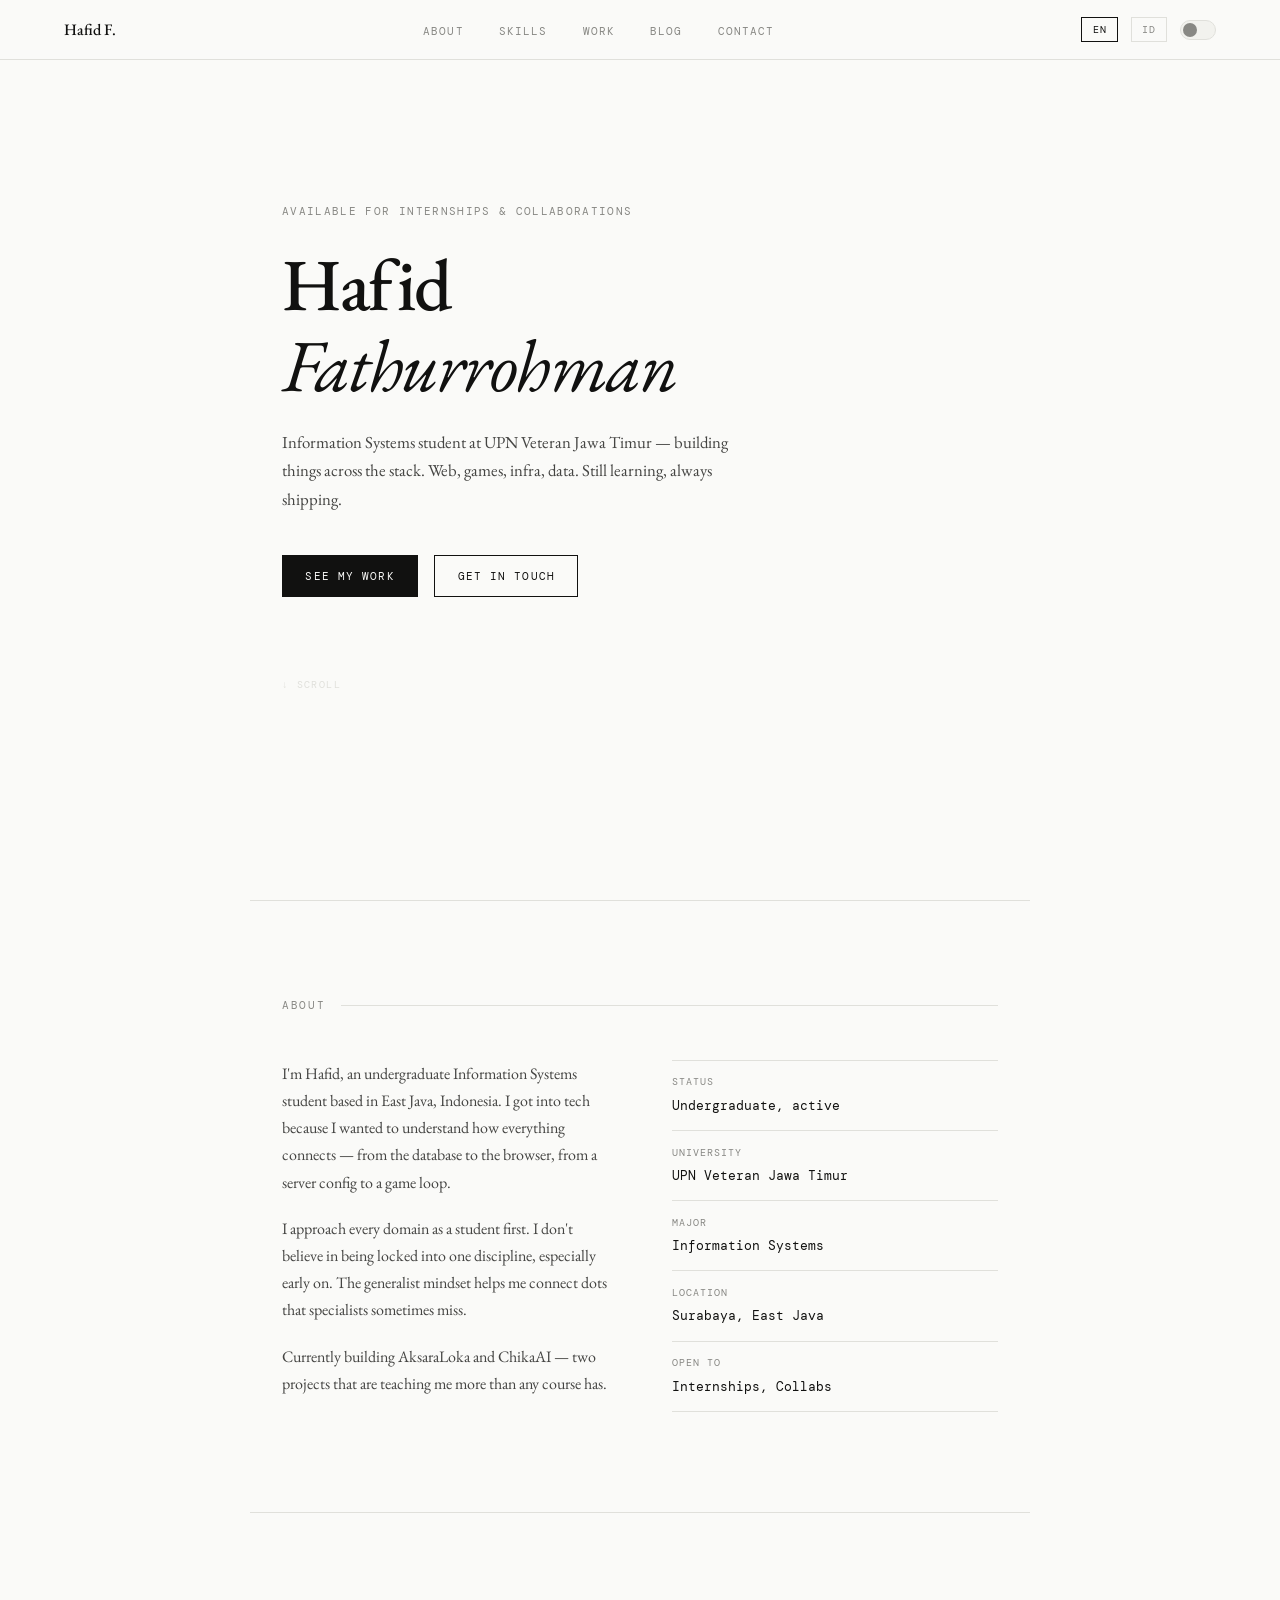
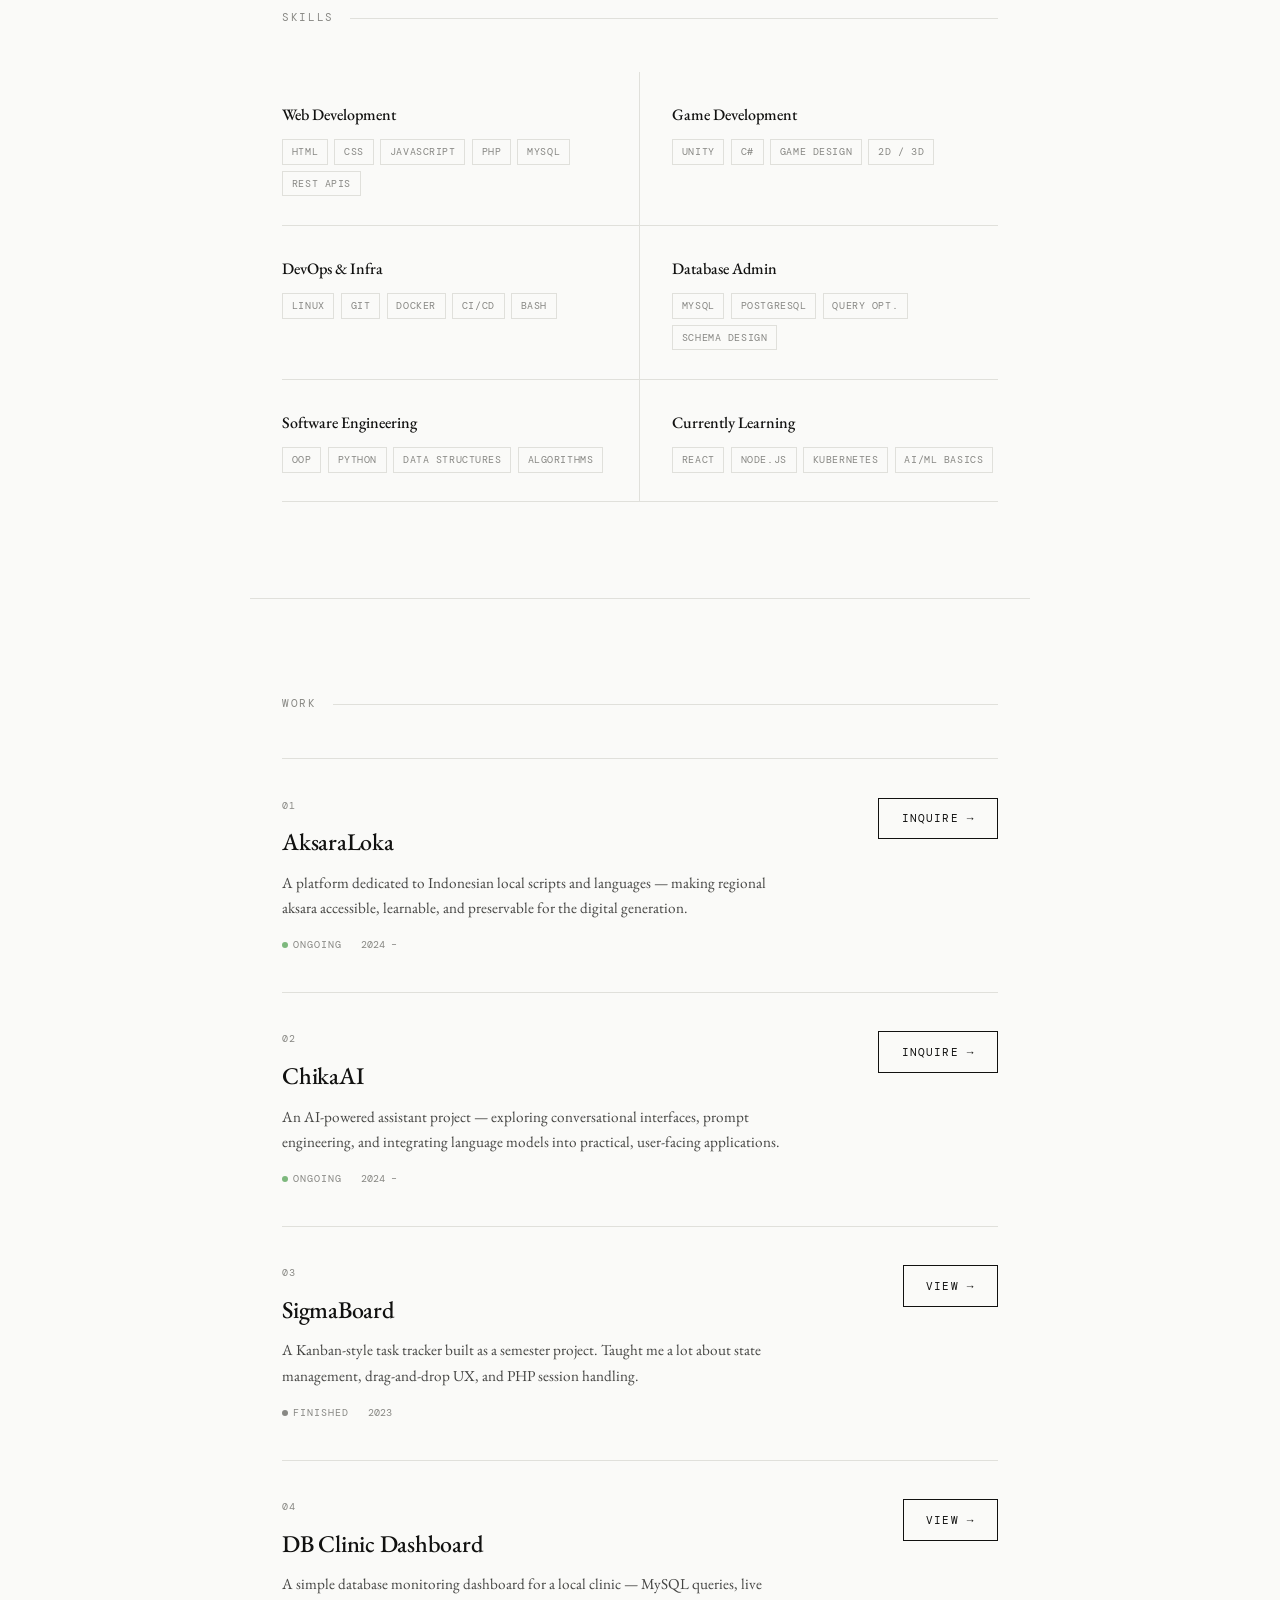
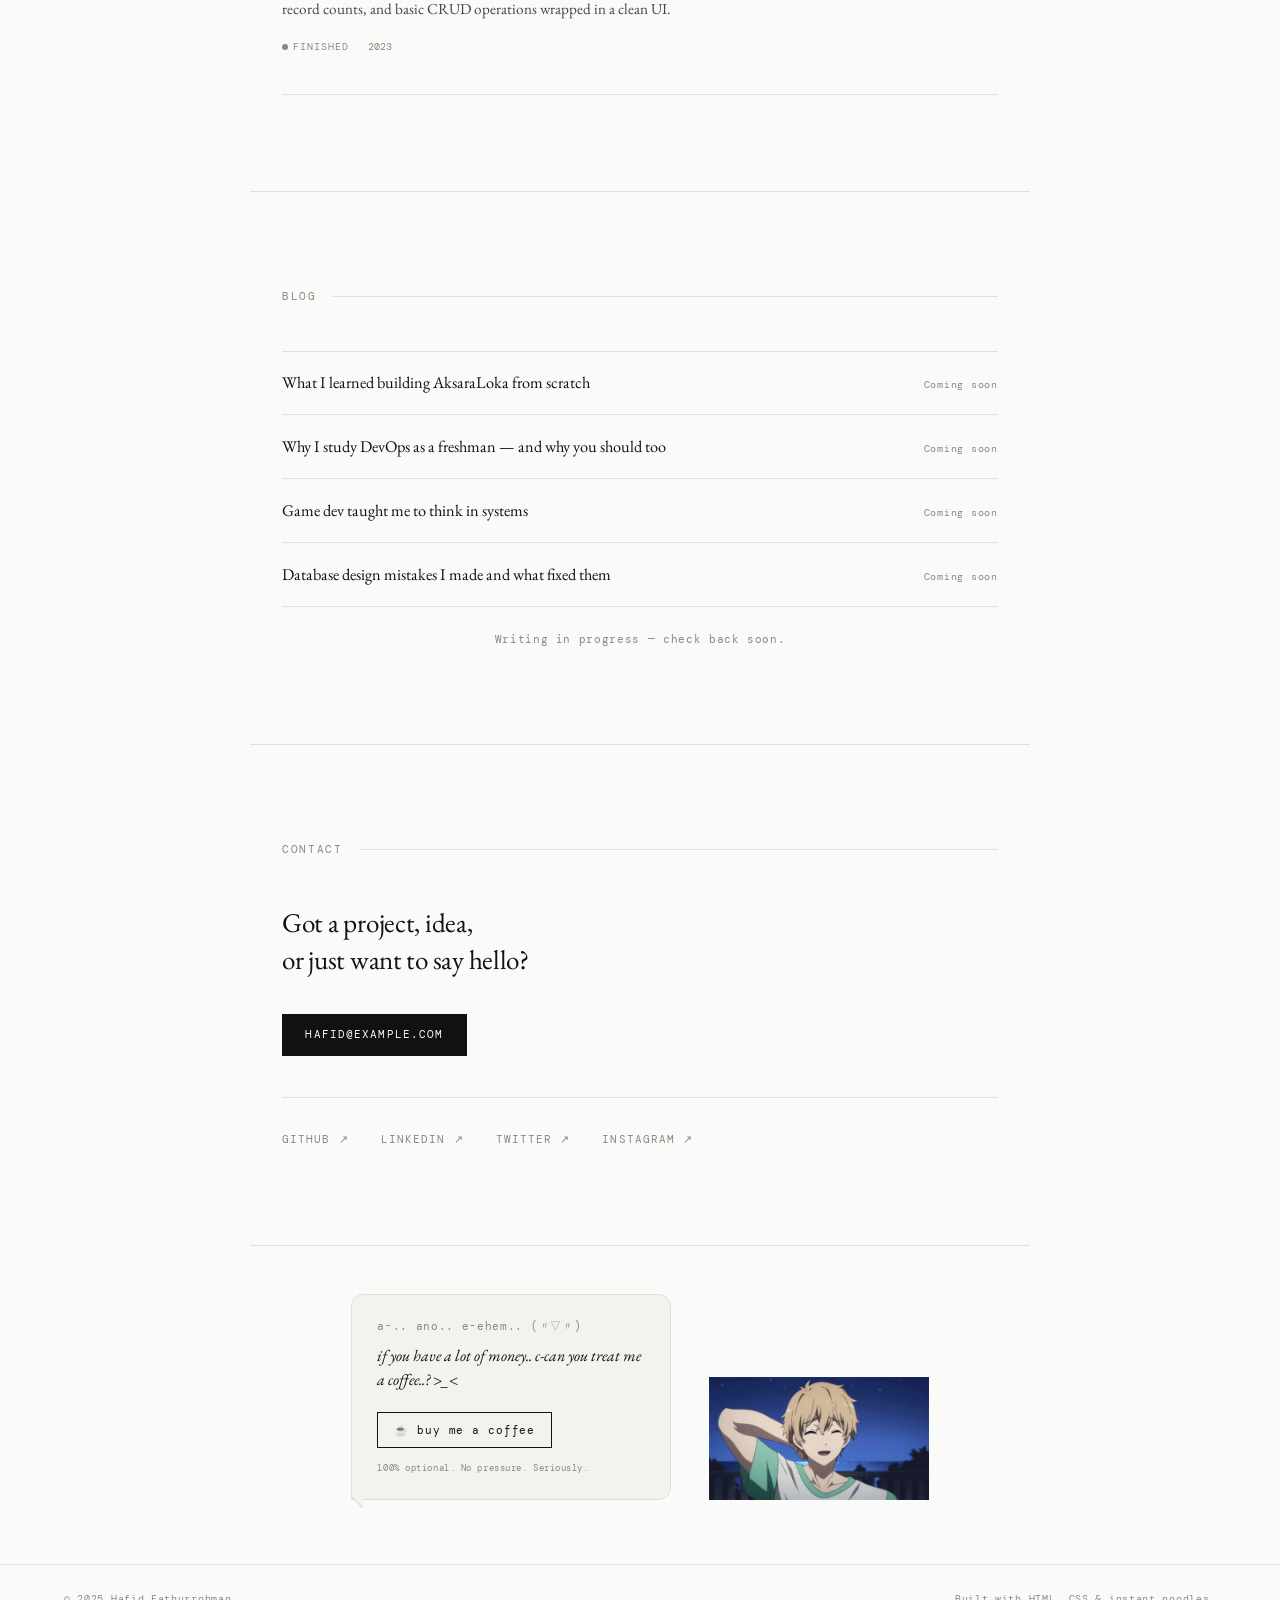
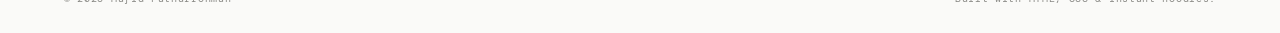
==== commit c9c0ff6b: "add gif & fix blogs" ====
--- a/index.html
+++ b/index.html
@@ -1,768 +1,300 @@
-<!DOCTYPE html>
-<html lang="en">
-<head>
-  <meta charset="UTF-8" />
-  <meta name="viewport" content="width=device-width, initial-scale=1.0"/>
-  <title>Hafid Fathurrohman</title>
-  <link rel="preconnect" href="https://fonts.googleapis.com">
-  <link href="https://fonts.googleapis.com/css2?family=EB+Garamond:ital,wght@0,400;0,500;0,600;1,400&family=DM+Mono:wght@300;400;500&display=swap" rel="stylesheet">
-  <style>
-    *, *::before, *::after { box-sizing: border-box; margin: 0; padding: 0; }
-
-    :root {
-      --white: #fafaf8;
-      --black: #111110;
-      --gray: #888884;
-      --light: #e8e8e4;
-      --accent: #111110;
-      --serif: 'EB Garamond', Georgia, serif;
-      --mono: 'DM Mono', 'Courier New', monospace;
-    }
-
-    html { scroll-behavior: smooth; }
-
-    body {
-      font-family: var(--serif);
-      background: var(--white);
-      color: var(--black);
-      font-size: 17px;
-      line-height: 1.7;
-    }
-
-    /* ── SCROLLBAR ── */
-    ::-webkit-scrollbar { width: 4px; }
-    ::-webkit-scrollbar-track { background: var(--white); }
-    ::-webkit-scrollbar-thumb { background: var(--light); }
-
-    /* ── NAV ── */
-    nav {
-      position: fixed;
-      top: 0; left: 0; right: 0;
-      z-index: 100;
-      display: flex;
-      justify-content: space-between;
-      align-items: center;
-      padding: 1.4rem 4rem;
-      background: rgba(250, 250, 248, 0.92);
-      backdrop-filter: blur(8px);
-      border-bottom: 1px solid var(--light);
-    }
-
-    .nav-logo {
-      font-family: var(--serif);
-      font-size: 1rem;
-      font-weight: 500;
-      letter-spacing: 0.01em;
-      text-decoration: none;
-      color: var(--black);
-    }
-
-    .nav-links {
-      display: flex;
-      gap: 2.4rem;
-      list-style: none;
-    }
-
-    .nav-links a {
-      font-family: var(--mono);
-      font-size: 0.72rem;
-      font-weight: 400;
-      letter-spacing: 0.08em;
-      text-transform: uppercase;
-      text-decoration: none;
-      color: var(--gray);
-      transition: color 0.2s;
-    }
-
-    .nav-links a:hover { color: var(--black); }
-
-    /* ── HAMBURGER ── */
-    .hamburger {
-      display: none;
-      flex-direction: column;
-      gap: 5px;
-      cursor: pointer;
-      background: none;
-      border: none;
-      padding: 4px;
-    }
-    .hamburger span {
-      display: block;
-      width: 22px;
-      height: 1.5px;
-      background: var(--black);
-      transition: all 0.3s;
-    }
-
-    /* ── SECTIONS SHARED ── */
-    section {
-      max-width: 760px;
-      margin: 0 auto;
-      padding: 6rem 2rem;
-    }
-
-    .section-label {
-      font-family: var(--mono);
-      font-size: 0.68rem;
-      letter-spacing: 0.14em;
-      text-transform: uppercase;
-      color: var(--gray);
-      margin-bottom: 2.8rem;
-      display: flex;
-      align-items: center;
-      gap: 1rem;
-    }
-    .section-label::after {
-      content: '';
-      flex: 1;
-      height: 1px;
-      background: var(--light);
-    }
-
-    /* ── HERO ── */
-    #hero {
-      min-height: 100vh;
-      display: flex;
-      flex-direction: column;
-      justify-content: center;
-      padding-top: 8rem;
-      max-width: 760px;
-      margin: 0 auto;
-      padding-left: 2rem;
-      padding-right: 2rem;
-    }
-
-    .hero-eyebrow {
-      font-family: var(--mono);
-      font-size: 0.72rem;
-      letter-spacing: 0.12em;
-      text-transform: uppercase;
-      color: var(--gray);
-      margin-bottom: 1.6rem;
-    }
-
-    .hero-name {
-      font-family: var(--serif);
-      font-size: clamp(2.8rem, 6vw, 4.4rem);
-      font-weight: 500;
-      line-height: 1.12;
-      letter-spacing: -0.02em;
-      margin-bottom: 1.4rem;
-    }
-
-    .hero-name em {
-      font-style: italic;
-      font-weight: 400;
-    }
-
-    .hero-sub {
-      font-size: 1.08rem;
-      color: var(--gray);
-      max-width: 480px;
-      line-height: 1.65;
-      margin-bottom: 2.8rem;
-    }
-
-    .hero-links {
-      display: flex;
-      gap: 1.6rem;
-      flex-wrap: wrap;
-    }
-
-    .btn {
-      font-family: var(--mono);
-      font-size: 0.72rem;
-      letter-spacing: 0.1em;
-      text-transform: uppercase;
-      text-decoration: none;
-      padding: 0.7rem 1.5rem;
-      border: 1px solid var(--black);
-      color: var(--black);
-      background: transparent;
-      cursor: pointer;
-      transition: background 0.2s, color 0.2s;
-      display: inline-block;
-    }
-
-    .btn:hover { background: var(--black); color: var(--white); }
-    .btn-fill { background: var(--black); color: var(--white); }
-    .btn-fill:hover { background: transparent; color: var(--black); }
-
-    .hero-scroll {
-      margin-top: auto;
-      padding-top: 4rem;
-      font-family: var(--mono);
-      font-size: 0.65rem;
-      letter-spacing: 0.12em;
-      text-transform: uppercase;
-      color: var(--light);
-    }
-
-    /* ── DIVIDER ── */
-    .divider {
-      max-width: 760px;
-      margin: 0 auto;
-      padding: 0 2rem;
-      border: none;
-      border-top: 1px solid var(--light);
-    }
-
-    /* ── ABOUT ── */
-    .about-grid {
-      display: grid;
-      grid-template-columns: 1fr 1fr;
-      gap: 4rem;
-    }
-
-    .about-text p {
-      color: #444442;
-      margin-bottom: 1.2rem;
-      font-size: 1rem;
-    }
-
-    .about-meta {
-      font-family: var(--mono);
-    }
-
-    .meta-item {
-      padding: 0.9rem 0;
-      border-bottom: 1px solid var(--light);
-    }
-
-    .meta-item:first-child { border-top: 1px solid var(--light); }
-
-    .meta-label {
-      font-size: 0.62rem;
-      letter-spacing: 0.1em;
-      text-transform: uppercase;
-      color: var(--gray);
-      margin-bottom: 0.3rem;
-    }
-
-    .meta-value {
-      font-size: 0.82rem;
-      color: var(--black);
-      font-weight: 400;
-    }
-
-    /* ── SKILLS ── */
-    .skills-grid {
-      display: grid;
-      grid-template-columns: repeat(2, 1fr);
-      gap: 0;
-    }
-
-    .skill-block {
-      padding: 1.8rem 0;
-      border-bottom: 1px solid var(--light);
-    }
-
-    .skill-block:nth-child(odd) { padding-right: 2rem; border-right: 1px solid var(--light); }
-    .skill-block:nth-child(even) { padding-left: 2rem; }
-
-    .skill-title {
-      font-family: var(--serif);
-      font-size: 1rem;
-      font-weight: 500;
-      margin-bottom: 0.6rem;
-    }
-
-    .skill-tags {
-      display: flex;
-      flex-wrap: wrap;
-      gap: 0.4rem;
-    }
-
-    .tag {
-      font-family: var(--mono);
-      font-size: 0.63rem;
-      letter-spacing: 0.06em;
-      text-transform: uppercase;
-      color: var(--gray);
-      border: 1px solid var(--light);
-      padding: 0.25rem 0.6rem;
-    }
-
-    /* ── WORK ── */
-    .project {
-      padding: 2.4rem 0;
-      border-bottom: 1px solid var(--light);
-      display: grid;
-      grid-template-columns: 1fr auto;
-      gap: 2rem;
-      align-start: start;
-    }
-
-    .project:first-of-type { border-top: 1px solid var(--light); }
-
-    .project-number {
-      font-family: var(--mono);
-      font-size: 0.62rem;
-      letter-spacing: 0.1em;
-      color: var(--gray);
-      margin-bottom: 0.6rem;
-    }
-
-    .project-title {
-      font-family: var(--serif);
-      font-size: 1.5rem;
-      font-weight: 500;
-      letter-spacing: -0.01em;
-      margin-bottom: 0.5rem;
-    }
-
-    .project-desc {
-      color: #555552;
-      font-size: 0.95rem;
-      max-width: 500px;
-      margin-bottom: 1rem;
-      line-height: 1.6;
-    }
-
-    .project-status {
-      font-family: var(--mono);
-      font-size: 0.62rem;
-      letter-spacing: 0.1em;
-      text-transform: uppercase;
-      color: var(--gray);
-    }
-
-    .status-dot {
-      display: inline-block;
-      width: 6px;
-      height: 6px;
-      border-radius: 50%;
-      background: #7db87d;
-      margin-right: 6px;
-      animation: pulse 2s infinite;
-    }
-
-    @keyframes pulse {
-      0%, 100% { opacity: 1; }
-      50% { opacity: 0.4; }
-    }
-
-    .project-action {
-      align-self: start;
-      margin-top: 0.4rem;
-    }
-
-    /* ── BLOG ── */
-    .blog-list { list-style: none; }
-
-    .blog-item {
-      display: flex;
-      align-items: baseline;
-      justify-content: space-between;
-      gap: 1rem;
-      padding: 1.1rem 0;
-      border-bottom: 1px solid var(--light);
-      text-decoration: none;
-      color: var(--black);
-      transition: padding-left 0.2s;
-    }
-
-    .blog-item:first-child { border-top: 1px solid var(--light); }
-    .blog-item:hover { padding-left: 0.5rem; }
-
-    .blog-title {
-      font-family: var(--serif);
-      font-size: 1.05rem;
-      font-weight: 400;
-    }
-
-    .blog-meta {
-      font-family: var(--mono);
-      font-size: 0.62rem;
-      letter-spacing: 0.08em;
-      color: var(--gray);
-      white-space: nowrap;
-    }
-
-    .blog-note {
-      font-family: var(--mono);
-      font-size: 0.7rem;
-      color: var(--gray);
-      text-align: center;
-      padding: 1.4rem 0 0;
-      letter-spacing: 0.06em;
-    }
-
-    /* ── CONTACT ── */
-    .contact-intro {
-      font-size: 1.7rem;
-      font-weight: 400;
-      line-height: 1.4;
-      letter-spacing: -0.01em;
-      margin-bottom: 2.4rem;
-      max-width: 520px;
-    }
-
-    .contact-intro em { font-style: italic; }
-
-    .contact-row {
-      display: flex;
-      gap: 1rem;
-      flex-wrap: wrap;
-      margin-bottom: 3rem;
-    }
-
-    .contact-socials {
-      display: flex;
-      gap: 2rem;
-      flex-wrap: wrap;
-      border-top: 1px solid var(--light);
-      padding-top: 2rem;
-    }
-
-    .social-link {
-      font-family: var(--mono);
-      font-size: 0.7rem;
-      letter-spacing: 0.1em;
-      text-transform: uppercase;
-      text-decoration: none;
-      color: var(--gray);
-      transition: color 0.2s;
-    }
-
-    .social-link:hover { color: var(--black); }
-
-    /* ── FOOTER ── */
-    footer {
-      border-top: 1px solid var(--light);
-      padding: 2rem 4rem;
-      display: flex;
-      justify-content: space-between;
-      align-items: center;
-    }
-
-    .footer-text {
-      font-family: var(--mono);
-      font-size: 0.65rem;
-      letter-spacing: 0.08em;
-      color: var(--gray);
-    }
-
-    /* ── FADE IN ── */
-    .fade-in {
-      opacity: 0;
-      transform: translateY(18px);
-      transition: opacity 0.6s ease, transform 0.6s ease;
-    }
-    .fade-in.visible {
-      opacity: 1;
-      transform: translateY(0);
-    }
-
-    /* ── MOBILE ── */
-    @media (max-width: 680px) {
-      nav { padding: 1.2rem 1.6rem; }
-      .nav-links { display: none; }
-      .nav-links.open {
-        display: flex;
-        flex-direction: column;
-        position: fixed;
-        top: 57px; left: 0; right: 0;
-        background: var(--white);
-        border-bottom: 1px solid var(--light);
-        padding: 1.6rem;
-        gap: 1.4rem;
-      }
-      .hamburger { display: flex; }
-
-      #hero { padding-top: 7rem; }
-
-      .about-grid { grid-template-columns: 1fr; gap: 2.4rem; }
-      .skills-grid { grid-template-columns: 1fr; }
-      .skill-block:nth-child(odd) { padding-right: 0; border-right: none; }
-      .skill-block:nth-child(even) { padding-left: 0; }
-
-      .project { grid-template-columns: 1fr; gap: 1rem; }
-      .blog-item { flex-direction: column; gap: 0.3rem; }
-      footer { flex-direction: column; gap: 0.6rem; text-align: center; padding: 1.6rem; }
-    }
-  </style>
-</head>
-<body>
-
-  <!-- NAV -->
-  <nav>
-    <a href="#hero" class="nav-logo">Hafid F.</a>
-    <ul class="nav-links" id="navLinks">
-      <li><a href="#about">About</a></li>
-      <li><a href="#skills">Skills</a></li>
-      <li><a href="#work">Work</a></li>
-      <li><a href="#blog">Blog</a></li>
-      <li><a href="#contact">Contact</a></li>
-    </ul>
-    <button class="hamburger" id="hamburger" aria-label="Menu">
-      <span></span><span></span><span></span>
-    </button>
-  </nav>
-
-  <!-- HERO -->
-  <section id="hero">
-    <p class="hero-eyebrow">Available for internships & collaborations</p>
-    <h1 class="hero-name">Hafid<br/><em>Fathurrohman</em></h1>
-    <p class="hero-sub">
-      Information Systems student at UPN Veteran Jawa Timur —
-      building things across the stack. Web, games, infra, data. Still learning, always shipping.
-    </p>
-    <div class="hero-links">
-      <a href="#work" class="btn btn-fill">See my work</a>
-      <a href="#contact" class="btn">Get in touch</a>
-    </div>
-    <p class="hero-scroll">↓ scroll</p>
-  </section>
-
-  <hr class="divider" />
-
-  <!-- ABOUT -->
-  <section id="about">
-    <p class="section-label">About</p>
-    <div class="about-grid fade-in">
-      <div class="about-text">
-        <p>
-          I'm Hafid, an undergraduate Information Systems student based in East Java, Indonesia.
-          I got into tech because I wanted to understand how everything connects — from the database
-          to the browser, from a server config to a game loop.
-        </p>
-        <p>
-          I approach every domain as a student first. I don't believe in being locked into one
-          discipline, especially early on. The generalist mindset helps me connect dots that
-          specialists sometimes miss.
-        </p>
-        <p>
-          Currently building <strong>AksaraLoka</strong> and <strong>ChikaAI</strong> — two projects
-          that are teaching me more than any course has.
-        </p>
-      </div>
-      <div class="about-meta">
-        <div class="meta-item">
-          <div class="meta-label">Status</div>
-          <div class="meta-value">Undergraduate, active</div>
-        </div>
-        <div class="meta-item">
-          <div class="meta-label">University</div>
-          <div class="meta-value">UPN Veteran Jawa Timur</div>
-        </div>
-        <div class="meta-item">
-          <div class="meta-label">Major</div>
-          <div class="meta-value">Information Systems</div>
-        </div>
-        <div class="meta-item">
-          <div class="meta-label">Location</div>
-          <div class="meta-value">Surabaya, East Java</div>
-        </div>
-        <div class="meta-item">
-          <div class="meta-label">Open to</div>
-          <div class="meta-value">Internships, Collabs</div>
-        </div>
-      </div>
-    </div>
-  </section>
-
-  <hr class="divider" />
-
-  <!-- SKILLS -->
-  <section id="skills">
-    <p class="section-label">Skills</p>
-    <div class="skills-grid fade-in">
-
-      <div class="skill-block">
-        <p class="skill-title">Web Development</p>
-        <div class="skill-tags">
-          <span class="tag">HTML</span>
-          <span class="tag">CSS</span>
-          <span class="tag">JavaScript</span>
-          <span class="tag">PHP</span>
-          <span class="tag">MySQL</span>
-          <span class="tag">REST APIs</span>
-        </div>
-      </div>
-
-      <div class="skill-block">
-        <p class="skill-title">Game Development</p>
-        <div class="skill-tags">
-          <span class="tag">Unity</span>
-          <span class="tag">C#</span>
-          <span class="tag">Game Design</span>
-          <span class="tag">2D / 3D</span>
-        </div>
-      </div>
-
-      <div class="skill-block">
-        <p class="skill-title">DevOps & Infra</p>
-        <div class="skill-tags">
-          <span class="tag">Linux</span>
-          <span class="tag">Git</span>
-          <span class="tag">Docker</span>
-          <span class="tag">CI/CD</span>
-          <span class="tag">Bash</span>
-        </div>
-      </div>
-
-      <div class="skill-block">
-        <p class="skill-title">Database Admin</p>
-        <div class="skill-tags">
-          <span class="tag">MySQL</span>
-          <span class="tag">PostgreSQL</span>
-          <span class="tag">Query Opt.</span>
-          <span class="tag">Schema Design</span>
-        </div>
-      </div>
-
-      <div class="skill-block">
-        <p class="skill-title">Software Engineering</p>
-        <div class="skill-tags">
-          <span class="tag">OOP</span>
-          <span class="tag">Python</span>
-          <span class="tag">Data Structures</span>
-          <span class="tag">Algorithms</span>
-        </div>
-      </div>
-
-      <div class="skill-block">
-        <p class="skill-title">Currently Learning</p>
-        <div class="skill-tags">
-          <span class="tag">React</span>
-          <span class="tag">Node.js</span>
-          <span class="tag">Kubernetes</span>
-          <span class="tag">AI/ML Basics</span>
-        </div>
-      </div>
-
-    </div>
-  </section>
-
-  <hr class="divider" />
-
-  <!-- WORK -->
-  <section id="work">
-    <p class="section-label">Work</p>
-
-    <div class="project fade-in">
-      <div>
-        <p class="project-number">01</p>
-        <h3 class="project-title">AksaraLoka</h3>
-        <p class="project-desc">
-          A platform dedicated to Indonesian local scripts and languages — making regional aksara
-          accessible, learnable, and preservable for the digital generation.
-        </p>
-        <p class="project-status">
-          <span class="status-dot"></span>Ongoing
-        </p>
-      </div>
-      <div class="project-action">
-        <a href="#contact" class="btn">Inquire →</a>
-      </div>
-    </div>
-
-    <div class="project fade-in">
-      <div>
-        <p class="project-number">02</p>
-        <h3 class="project-title">ChikaAI</h3>
-        <p class="project-desc">
-          An AI-powered assistant project — exploring conversational interfaces, prompt engineering,
-          and integrating language models into practical, user-facing applications.
-        </p>
-        <p class="project-status">
-          <span class="status-dot"></span>Ongoing
-        </p>
-      </div>
-      <div class="project-action">
-        <a href="#contact" class="btn">Inquire →</a>
-      </div>
-    </div>
-
-  </section>
-
-  <hr class="divider" />
-
-  <!-- BLOG -->
-  <section id="blog">
-    <p class="section-label">Blog</p>
-    <ul class="blog-list fade-in">
-      <a class="blog-item" href="#">
-        <span class="blog-title">What I learned building AksaraLoka from scratch</span>
-        <span class="blog-meta">Coming soon</span>
-      </a>
-      <a class="blog-item" href="#">
-        <span class="blog-title">Why I study DevOps as a freshman — and why you should too</span>
-        <span class="blog-meta">Coming soon</span>
-      </a>
-      <a class="blog-item" href="#">
-        <span class="blog-title">Game dev taught me to think in systems</span>
-        <span class="blog-meta">Coming soon</span>
-      </a>
-      <a class="blog-item" href="#">
-        <span class="blog-title">Database design mistakes I made and what fixed them</span>
-        <span class="blog-meta">Coming soon</span>
-      </a>
-    </ul>
-    <p class="blog-note">Writing in progress — check back soon.</p>
-  </section>
-
-  <hr class="divider" />
-
-  <!-- CONTACT -->
-  <section id="contact">
-    <p class="section-label">Contact</p>
-    <p class="contact-intro fade-in">
-      Got a project, idea, or just want to<br/><em>say hello?</em>
-    </p>
-    <div class="contact-row fade-in">
-      <a href="mailto:hafid@example.com" class="btn btn-fill">hafid@example.com</a>
-    </div>
-    <div class="contact-socials fade-in">
-      <a href="https://github.com/" target="_blank" class="social-link">GitHub ↗</a>
-      <a href="https://linkedin.com/" target="_blank" class="social-link">LinkedIn ↗</a>
-      <a href="https://twitter.com/" target="_blank" class="social-link">Twitter ↗</a>
-      <a href="https://instagram.com/" target="_blank" class="social-link">Instagram ↗</a>
-    </div>
-  </section>
-
-  <!-- FOOTER -->
-  <footer>
-    <span class="footer-text">© 2025 Hafid Fathurrohman</span>
-    <span class="footer-text">Built with HTML, CSS & a lot of caffeine.</span>
-  </footer>
-
-  <script>
-    // Hamburger toggle
-    const hamburger = document.getElementById('hamburger');
-    const navLinks = document.getElementById('navLinks');
-    hamburger.addEventListener('click', () => {
-      navLinks.classList.toggle('open');
-    });
-    navLinks.querySelectorAll('a').forEach(link => {
-      link.addEventListener('click', () => navLinks.classList.remove('open'));
-    });
-
-    // Fade-in on scroll
-    const observer = new IntersectionObserver((entries) => {
-      entries.forEach(e => {
-        if (e.isIntersecting) {
-          e.target.classList.add('visible');
-          observer.unobserve(e.target);
-        }
-      });
-    }, { threshold: 0.12 });
-
-    document.querySelectorAll('.fade-in').forEach(el => observer.observe(el));
-
-    // Active nav highlight
-    const sections = document.querySelectorAll('section[id]');
-    const navAs = document.querySelectorAll('.nav-links a');
-    window.addEventListener('scroll', () => {
-      let current = '';
-      sections.forEach(s => {
-        if (window.scrollY >= s.offsetTop - 120) current = s.id;
-      });
-      navAs.forEach(a => {
-        a.style.color = a.getAttribute('href') === '#' + current ? 'var(--black)' : '';
-      });
-    });
-  </script>
-</body>
-</html>+<!DOCTYPE html>
+<html lang="en" data-theme="light">
+<head>
+  <meta charset="UTF-8" />
+  <meta name="viewport" content="width=device-width, initial-scale=1.0"/>
+  <meta name="description" content="Hafid Fathurrohman — Information Systems student, developer, builder."/>
+  <title>Hafid Fathurrohman</title>
+
+  <!-- Fonts -->
+  <link rel="preconnect" href="https://fonts.googleapis.com">
+  <link href="https://fonts.googleapis.com/css2?family=EB+Garamond:ital,wght@0,400;0,500;0,600;1,400&family=DM+Mono:wght@300;400;500&display=swap" rel="stylesheet">
+
+  <!-- Styles -->
+  <link rel="stylesheet" href="css/style.css"/>
+</head>
+<body>
+
+  <!-- ════════════════════ NAV ════════════════════ -->
+  <nav>
+    <a href="#hero" class="nav-logo">Hafid F.</a>
+
+    <ul class="nav-links" id="navLinks">
+      <li><a href="#about"   data-i18n="nav_about">About</a></li>
+      <li><a href="#skills"  data-i18n="nav_skills">Skills</a></li>
+      <li><a href="#work"    data-i18n="nav_work">Work</a></li>
+      <li><a href="#blog"    data-i18n="nav_blog">Blog</a></li>
+      <li><a href="#contact" data-i18n="nav_contact">Contact</a></li>
+    </ul>
+
+    <div class="nav-controls">
+      <!-- Language toggle -->
+      <button class="ctrl-btn lang-btn active-lang" data-lang="en">EN</button>
+      <button class="ctrl-btn lang-btn" data-lang="id">ID</button>
+      <!-- Dark mode toggle -->
+      <button id="darkToggle" aria-label="Toggle dark mode"></button>
+      <!-- Hamburger -->
+      <button class="hamburger" id="hamburger" aria-label="Menu">
+        <span></span><span></span><span></span>
+      </button>
+    </div>
+  </nav>
+
+
+  <!-- ════════════════════ HERO ════════════════════ -->
+  <section id="hero">
+    <p class="hero-eyebrow" data-i18n="hero_eyebrow">Available for internships &amp; collaborations</p>
+    <h1 class="hero-name">
+      <span data-i18n="hero_h1a">Hafid</span><br/>
+      <em data-i18n="hero_h1b">Fathurrohman</em>
+    </h1>
+    <p class="hero-sub" data-i18n="hero_sub">
+      Information Systems student at UPN Veteran Jawa Timur — building things across the stack. Web, games, infra, data. Still learning, always shipping.
+    </p>
+    <div class="hero-cta">
+      <a href="#work"    class="btn btn-fill" data-i18n="hero_cta1">See my work</a>
+      <a href="#contact" class="btn"          data-i18n="hero_cta2">Get in touch</a>
+    </div>
+    <p class="hero-scroll" data-i18n="hero_scroll">↓ scroll</p>
+  </section>
+
+  <hr class="divider"/>
+
+
+  <!-- ════════════════════ ABOUT ════════════════════ -->
+  <section id="about">
+    <p class="section-label" data-i18n="label_about">About</p>
+    <div class="about-grid fade-in">
+
+      <div class="about-text">
+        <p data-i18n="about_p1">I'm Hafid, an undergraduate Information Systems student based in East Java, Indonesia. I got into tech because I wanted to understand how everything connects — from the database to the browser, from a server config to a game loop.</p>
+        <p data-i18n="about_p2">I approach every domain as a student first. I don't believe in being locked into one discipline, especially early on. The generalist mindset helps me connect dots that specialists sometimes miss.</p>
+        <p data-i18n="about_p3">Currently building <strong>AksaraLoka</strong> and <strong>ChikaAI</strong> — two projects that are teaching me more than any course has.</p>
+      </div>
+
+      <div class="about-meta">
+        <div class="meta-item"><div class="meta-label" data-i18n="meta_status">Status</div><div class="meta-value" data-i18n="meta_status_v">Undergraduate, active</div></div>
+        <div class="meta-item"><div class="meta-label" data-i18n="meta_uni">University</div><div class="meta-value" data-i18n="meta_uni_v">UPN Veteran Jawa Timur</div></div>
+        <div class="meta-item"><div class="meta-label" data-i18n="meta_major">Major</div><div class="meta-value" data-i18n="meta_major_v">Information Systems</div></div>
+        <div class="meta-item"><div class="meta-label" data-i18n="meta_loc">Location</div><div class="meta-value" data-i18n="meta_loc_v">Surabaya, East Java</div></div>
+        <div class="meta-item"><div class="meta-label" data-i18n="meta_open">Open to</div><div class="meta-value" data-i18n="meta_open_v">Internships, Collabs</div></div>
+      </div>
+
+    </div>
+  </section>
+
+  <hr class="divider"/>
+
+
+  <!-- ════════════════════ SKILLS ════════════════════ -->
+  <section id="skills">
+    <p class="section-label" data-i18n="label_skills">Skills</p>
+    <div class="skills-grid fade-in">
+
+      <div class="skill-block">
+        <p class="skill-title" data-i18n="skill_web">Web Development</p>
+        <div class="skill-tags">
+          <span class="tag">HTML</span><span class="tag">CSS</span>
+          <span class="tag">JavaScript</span><span class="tag">PHP</span>
+          <span class="tag">MySQL</span><span class="tag">REST APIs</span>
+        </div>
+      </div>
+
+      <div class="skill-block">
+        <p class="skill-title" data-i18n="skill_game">Game Development</p>
+        <div class="skill-tags">
+          <span class="tag">Unity</span><span class="tag">C#</span>
+          <span class="tag">Game Design</span><span class="tag">2D / 3D</span>
+        </div>
+      </div>
+
+      <div class="skill-block">
+        <p class="skill-title" data-i18n="skill_devops">DevOps &amp; Infra</p>
+        <div class="skill-tags">
+          <span class="tag">Linux</span><span class="tag">Git</span>
+          <span class="tag">Docker</span><span class="tag">CI/CD</span>
+          <span class="tag">Bash</span>
+        </div>
+      </div>
+
+      <div class="skill-block">
+        <p class="skill-title" data-i18n="skill_db">Database Admin</p>
+        <div class="skill-tags">
+          <span class="tag">MySQL</span><span class="tag">PostgreSQL</span>
+          <span class="tag">Query Opt.</span><span class="tag">Schema Design</span>
+        </div>
+      </div>
+
+      <div class="skill-block">
+        <p class="skill-title" data-i18n="skill_se">Software Engineering</p>
+        <div class="skill-tags">
+          <span class="tag">OOP</span><span class="tag">Python</span>
+          <span class="tag">Data Structures</span><span class="tag">Algorithms</span>
+        </div>
+      </div>
+
+      <div class="skill-block">
+        <p class="skill-title" data-i18n="skill_learning">Currently Learning</p>
+        <div class="skill-tags">
+          <span class="tag">React</span><span class="tag">Node.js</span>
+          <span class="tag">Kubernetes</span><span class="tag">AI/ML Basics</span>
+        </div>
+      </div>
+
+    </div>
+  </section>
+
+  <hr class="divider"/>
+
+
+  <!-- ════════════════════ WORK ════════════════════ -->
+  <section id="work">
+    <p class="section-label" data-i18n="label_work">Work</p>
+
+    <!-- ongoing: AksaraLoka -->
+    <div class="project fade-in">
+      <div>
+        <p class="project-number">01</p>
+        <h3 class="project-title">AksaraLoka</h3>
+        <p class="project-desc" data-i18n="akslok_desc">A platform dedicated to Indonesian local scripts and languages — making regional aksara accessible, learnable, and preservable for the digital generation.</p>
+        <div class="project-footer">
+          <p class="project-status"><span class="status-dot"></span><span data-i18n="proj_ongoing">Ongoing</span></p>
+          <span class="project-year">2024 –</span>
+        </div>
+      </div>
+      <div>
+        <a href="#contact" class="btn" data-i18n="p_inquire">Inquire →</a>
+      </div>
+    </div>
+
+    <!-- ongoing: ChikaAI -->
+    <div class="project fade-in">
+      <div>
+        <p class="project-number">02</p>
+        <h3 class="project-title">ChikaAI</h3>
+        <p class="project-desc" data-i18n="chika_desc">An AI-powered assistant project — exploring conversational interfaces, prompt engineering, and integrating language models into practical, user-facing applications.</p>
+        <div class="project-footer">
+          <p class="project-status"><span class="status-dot"></span><span data-i18n="proj_ongoing">Ongoing</span></p>
+          <span class="project-year">2024 –</span>
+        </div>
+      </div>
+      <div>
+        <a href="#contact" class="btn" data-i18n="p_inquire">Inquire →</a>
+      </div>
+    </div>
+
+    <!-- past: SigmaBoard -->
+    <div class="project fade-in">
+      <div>
+        <p class="project-number">03</p>
+        <h3 class="project-title">SigmaBoard</h3>
+        <p class="project-desc" data-i18n="sigmaboard_desc">A Kanban-style task tracker built as a semester project. Taught me a lot about state management, drag-and-drop UX, and PHP session handling.</p>
+        <div class="project-footer">
+          <p class="project-status"><span class="status-dot past"></span><span data-i18n="proj_finished">Finished</span></p>
+          <span class="project-year">2023</span>
+        </div>
+      </div>
+      <div>
+        <a href="#" class="btn" data-i18n="p_view">View →</a>
+      </div>
+    </div>
+
+    <!-- past: DB Clinic -->
+    <div class="project fade-in">
+      <div>
+        <p class="project-number">04</p>
+        <h3 class="project-title">DB Clinic Dashboard</h3>
+        <p class="project-desc" data-i18n="dbclinic_desc">A simple database monitoring dashboard for a local clinic — MySQL queries, live record counts, and basic CRUD operations wrapped in a clean UI.</p>
+        <div class="project-footer">
+          <p class="project-status"><span class="status-dot past"></span><span data-i18n="proj_finished">Finished</span></p>
+          <span class="project-year">2023</span>
+        </div>
+      </div>
+      <div>
+        <a href="#" class="btn" data-i18n="p_view">View →</a>
+      </div>
+    </div>
+
+  </section>
+
+  <hr class="divider"/>
+
+
+  <!-- ════════════════════ BLOG ════════════════════ -->
+  <section id="blog">
+    <p class="section-label" data-i18n="label_blog">Blog</p>
+    <ul class="blog-list fade-in">
+      <a class="blog-item" href="blog/index.html">
+        <span class="blog-title" data-i18n="blog1">What I learned building AksaraLoka from scratch</span>
+        <span class="blog-meta" data-i18n="blog_coming">Coming soon</span>
+      </a>
+      <a class="blog-item" href="blog/index.html">
+        <span class="blog-title" data-i18n="blog2">Why I study DevOps as a freshman — and why you should too</span>
+        <span class="blog-meta" data-i18n="blog_coming">Coming soon</span>
+      </a>
+      <a class="blog-item" href="blog/index.html">
+        <span class="blog-title" data-i18n="blog3">Game dev taught me to think in systems</span>
+        <span class="blog-meta" data-i18n="blog_coming">Coming soon</span>
+      </a>
+      <a class="blog-item" href="blog/index.html">
+        <span class="blog-title" data-i18n="blog4">Database design mistakes I made and what fixed them</span>
+        <span class="blog-meta" data-i18n="blog_coming">Coming soon</span>
+      </a>
+    </ul>
+    <p class="blog-note" data-i18n="blog_note">Writing in progress — check back soon.</p>
+  </section>
+
+  <hr class="divider"/>
+
+
+  <!-- ════════════════════ CONTACT ════════════════════ -->
+  <section id="contact">
+    <p class="section-label" data-i18n="label_contact">Contact</p>
+    <p class="contact-intro fade-in" data-i18n="contact_intro" data-i18n-html>
+      Got a project, idea,<br/>or just want to <em>say hello?</em>
+    </p>
+    <div class="contact-row fade-in">
+      <a href="mailto:hafid@example.com" class="btn btn-fill">hafid@example.com</a>
+    </div>
+    <div class="contact-socials fade-in">
+      <a href="https://github.com/"    target="_blank" class="social-link" data-i18n="contact_github">GitHub ↗</a>
+      <a href="https://linkedin.com/"  target="_blank" class="social-link" data-i18n="contact_li">LinkedIn ↗</a>
+      <a href="https://twitter.com/"   target="_blank" class="social-link" data-i18n="contact_tw">Twitter ↗</a>
+      <a href="https://instagram.com/" target="_blank" class="social-link" data-i18n="contact_ig">Instagram ↗</a>
+    </div>
+  </section>
+
+
+  <!-- ════════════════════ SUPPORT / KO-FI ════════════════════ -->
+  <div id="support">
+    <div class="anime-scene fade-in">
+
+      <!-- speech bubble -->
+      <div class="anime-speech">
+        <p class="speech-line-1" data-i18n="kofi_line1">a-.. ano.. e-ehem..&nbsp;(〃▽〃)</p>
+        <p class="speech-line-2" data-i18n="kofi_line2">if you have a lot of money.. c-can you treat me a coffee..? &gt;_&lt;</p>
+        <a href="https://ko-fi.com/hafidfathurrohman" target="_blank" class="kofi-inline-btn" data-i18n="kofi_btn_short">☕ buy me a coffee</a>
+        <p class="speech-disclaimer" data-i18n="kofi_disc">100% optional. No pressure. Seriously.</p>
+      </div>
+
+      <!-- anime gif -->
+    <div class="anime-gif-wrap">
+      <img src="anime-blush.gif" alt="anime blush" />
+    </div>  
+
+    </div>
+  </div>
+
+
+  <!-- ════════════════════ FOOTER ════════════════════ -->
+  <footer>
+    <span class="footer-text">© 2025 Hafid Fathurrohman</span>
+    <span class="footer-text" data-i18n="footer_right">Built with HTML, CSS &amp; instant noodles.</span>
+  </footer>
+
+
+  <!-- Scripts -->
+  <script src="js/i18n.js"></script>
+  <script src="js/main.js"></script>
+</body>
+</html>
--- a/css/style.css
+++ b/css/style.css
@@ -0,0 +1,626 @@
+/* ═══════════════════════════════════════════
+   style.css — Hafid Fathurrohman Portfolio
+   ═══════════════════════════════════════════ */
+
+*, *::before, *::after { box-sizing: border-box; margin: 0; padding: 0; }
+
+/* ── TOKENS ── */
+:root {
+  --bg:       #fafaf8;
+  --bg2:      #f2f2ee;
+  --fg:       #111110;
+  --fg2:      #444442;
+  --muted:    #888884;
+  --border:   #e0e0db;
+  --accent:   #111110;
+  --green:    #7db87d;
+
+  --serif:    'EB Garamond', Georgia, serif;
+  --mono:     'DM Mono', 'Courier New', monospace;
+
+  --transition: 0.22s ease;
+  --nav-h: 60px;
+}
+
+[data-theme="dark"] {
+  --bg:       #0f0f0e;
+  --bg2:      #181817;
+  --fg:       #eeecea;
+  --fg2:      #aaa9a6;
+  --muted:    #666662;
+  --border:   #2a2a28;
+  --accent:   #eeecea;
+}
+
+/* ── BASE ── */
+html { scroll-behavior: smooth; }
+
+body {
+  font-family: var(--serif);
+  background: var(--bg);
+  color: var(--fg);
+  font-size: 17px;
+  line-height: 1.7;
+  transition: background var(--transition), color var(--transition);
+}
+
+::selection { background: var(--fg); color: var(--bg); }
+::-webkit-scrollbar { width: 3px; }
+::-webkit-scrollbar-track { background: var(--bg); }
+::-webkit-scrollbar-thumb { background: var(--border); }
+
+/* ── NAV ── */
+nav {
+  position: fixed;
+  top: 0; left: 0; right: 0;
+  z-index: 200;
+  height: var(--nav-h);
+  display: flex;
+  justify-content: space-between;
+  align-items: center;
+  padding: 0 4rem;
+  background: color-mix(in srgb, var(--bg) 90%, transparent);
+  backdrop-filter: blur(10px);
+  border-bottom: 1px solid var(--border);
+  transition: background var(--transition), border-color var(--transition);
+}
+
+.nav-logo {
+  font-family: var(--serif);
+  font-size: 1rem;
+  font-weight: 500;
+  text-decoration: none;
+  color: var(--fg);
+  transition: color var(--transition);
+}
+
+.nav-links {
+  display: flex;
+  gap: 2.2rem;
+  list-style: none;
+  align-items: center;
+}
+
+.nav-links a {
+  font-family: var(--mono);
+  font-size: 0.68rem;
+  font-weight: 400;
+  letter-spacing: 0.1em;
+  text-transform: uppercase;
+  text-decoration: none;
+  color: var(--muted);
+  transition: color var(--transition);
+}
+.nav-links a:hover,
+.nav-links a.active { color: var(--fg); }
+
+/* ── NAV CONTROLS (dark + lang) ── */
+.nav-controls {
+  display: flex;
+  align-items: center;
+  gap: 0.8rem;
+}
+
+.ctrl-btn {
+  font-family: var(--mono);
+  font-size: 0.65rem;
+  letter-spacing: 0.08em;
+  text-transform: uppercase;
+  background: none;
+  border: 1px solid var(--border);
+  color: var(--muted);
+  padding: 0.3rem 0.65rem;
+  cursor: pointer;
+  transition: all var(--transition);
+  user-select: none;
+}
+.ctrl-btn:hover { border-color: var(--fg); color: var(--fg); }
+.ctrl-btn.active-lang { color: var(--fg); border-color: var(--fg); }
+
+/* dark toggle */
+#darkToggle {
+  width: 36px;
+  height: 20px;
+  border-radius: 10px;
+  border: 1px solid var(--border);
+  background: var(--bg2);
+  position: relative;
+  cursor: pointer;
+  transition: background var(--transition), border-color var(--transition);
+}
+#darkToggle::after {
+  content: '';
+  position: absolute;
+  top: 2px; left: 2px;
+  width: 14px; height: 14px;
+  border-radius: 50%;
+  background: var(--muted);
+  transition: transform 0.25s, background var(--transition);
+}
+[data-theme="dark"] #darkToggle::after {
+  transform: translateX(16px);
+  background: var(--fg);
+}
+
+/* ── HAMBURGER ── */
+.hamburger {
+  display: none;
+  flex-direction: column;
+  gap: 5px;
+  cursor: pointer;
+  background: none;
+  border: none;
+  padding: 4px;
+}
+.hamburger span {
+  display: block;
+  width: 22px;
+  height: 1.5px;
+  background: var(--fg);
+  transition: all 0.3s;
+}
+
+/* ── SHARED SECTION ── */
+section {
+  max-width: 780px;
+  margin: 0 auto;
+  padding: 6rem 2rem;
+}
+
+.section-label {
+  font-family: var(--mono);
+  font-size: 0.66rem;
+  letter-spacing: 0.16em;
+  text-transform: uppercase;
+  color: var(--muted);
+  margin-bottom: 2.8rem;
+  display: flex;
+  align-items: center;
+  gap: 1rem;
+}
+.section-label::after {
+  content: '';
+  flex: 1;
+  height: 1px;
+  background: var(--border);
+}
+
+hr.divider {
+  max-width: 780px;
+  margin: 0 auto;
+  padding: 0 2rem;
+  border: none;
+  border-top: 1px solid var(--border);
+}
+
+/* ── HERO ── */
+#hero {
+  min-height: 100vh;
+  display: flex;
+  flex-direction: column;
+  justify-content: center;
+  padding-top: calc(var(--nav-h) + 2rem);
+  max-width: 780px;
+  margin: 0 auto;
+  padding-left: 2rem;
+  padding-right: 2rem;
+}
+
+.hero-eyebrow {
+  font-family: var(--mono);
+  font-size: 0.7rem;
+  letter-spacing: 0.12em;
+  text-transform: uppercase;
+  color: var(--muted);
+  margin-bottom: 1.4rem;
+}
+
+.hero-name {
+  font-size: clamp(2.8rem, 6vw, 4.6rem);
+  font-weight: 500;
+  line-height: 1.1;
+  letter-spacing: -0.02em;
+  margin-bottom: 1.4rem;
+}
+.hero-name em { font-style: italic; font-weight: 400; }
+
+.hero-sub {
+  font-size: 1.05rem;
+  color: var(--fg2);
+  max-width: 480px;
+  margin-bottom: 2.6rem;
+}
+
+.hero-cta { display: flex; gap: 1rem; flex-wrap: wrap; }
+
+.btn {
+  font-family: var(--mono);
+  font-size: 0.7rem;
+  letter-spacing: 0.1em;
+  text-transform: uppercase;
+  text-decoration: none;
+  padding: 0.65rem 1.4rem;
+  border: 1px solid var(--fg);
+  color: var(--fg);
+  background: transparent;
+  cursor: pointer;
+  transition: background var(--transition), color var(--transition), border-color var(--transition);
+  display: inline-block;
+}
+.btn:hover { background: var(--fg); color: var(--bg); }
+.btn-fill { background: var(--fg); color: var(--bg); }
+.btn-fill:hover { background: transparent; color: var(--fg); }
+
+.hero-scroll {
+  margin-top: 5rem;
+  font-family: var(--mono);
+  font-size: 0.62rem;
+  letter-spacing: 0.14em;
+  text-transform: uppercase;
+  color: var(--border);
+  animation: bounce 2.4s ease-in-out infinite;
+}
+@keyframes bounce {
+  0%,100% { transform: translateY(0); }
+  50%      { transform: translateY(6px); }
+}
+
+/* ── ABOUT ── */
+.about-grid {
+  display: grid;
+  grid-template-columns: 1fr 1fr;
+  gap: 4rem;
+  align-items: start;
+}
+
+.about-text p { color: var(--fg2); margin-bottom: 1.2rem; font-size: 1rem; }
+
+.meta-item {
+  padding: 0.85rem 0;
+  border-bottom: 1px solid var(--border);
+}
+.meta-item:first-child { border-top: 1px solid var(--border); }
+.meta-label {
+  font-family: var(--mono);
+  font-size: 0.6rem;
+  letter-spacing: 0.1em;
+  text-transform: uppercase;
+  color: var(--muted);
+  margin-bottom: 0.25rem;
+}
+.meta-value {
+  font-family: var(--mono);
+  font-size: 0.8rem;
+  color: var(--fg);
+}
+
+/* ── SKILLS ── */
+.skills-grid {
+  display: grid;
+  grid-template-columns: repeat(2, 1fr);
+}
+
+.skill-block {
+  padding: 1.8rem 0;
+  border-bottom: 1px solid var(--border);
+}
+.skill-block:nth-child(odd)  { padding-right: 2rem; border-right: 1px solid var(--border); }
+.skill-block:nth-child(even) { padding-left: 2rem; }
+
+.skill-title {
+  font-size: 1rem;
+  font-weight: 500;
+  margin-bottom: 0.7rem;
+}
+
+.skill-tags { display: flex; flex-wrap: wrap; gap: 0.4rem; }
+
+.tag {
+  font-family: var(--mono);
+  font-size: 0.6rem;
+  letter-spacing: 0.06em;
+  text-transform: uppercase;
+  color: var(--muted);
+  border: 1px solid var(--border);
+  padding: 0.22rem 0.55rem;
+  transition: border-color var(--transition), color var(--transition);
+}
+.tag:hover { border-color: var(--fg); color: var(--fg); }
+
+/* ── WORK ── */
+.project {
+  padding: 2.4rem 0;
+  border-bottom: 1px solid var(--border);
+  display: grid;
+  grid-template-columns: 1fr auto;
+  gap: 2rem;
+  align-items: start;
+}
+.project:first-of-type { border-top: 1px solid var(--border); }
+
+.project-number {
+  font-family: var(--mono);
+  font-size: 0.6rem;
+  letter-spacing: 0.1em;
+  color: var(--muted);
+  margin-bottom: 0.5rem;
+}
+
+.project-title {
+  font-size: 1.5rem;
+  font-weight: 500;
+  letter-spacing: -0.01em;
+  margin-bottom: 0.5rem;
+}
+
+.project-desc {
+  color: var(--fg2);
+  font-size: 0.95rem;
+  max-width: 500px;
+  margin-bottom: 1rem;
+  line-height: 1.65;
+}
+
+.project-footer {
+  display: flex;
+  align-items: center;
+  gap: 1.2rem;
+  flex-wrap: wrap;
+}
+
+.project-status {
+  font-family: var(--mono);
+  font-size: 0.62rem;
+  letter-spacing: 0.1em;
+  text-transform: uppercase;
+  color: var(--muted);
+}
+.status-dot {
+  display: inline-block;
+  width: 6px; height: 6px;
+  border-radius: 50%;
+  background: var(--green);
+  margin-right: 5px;
+  animation: pulse 2.4s infinite;
+}
+.status-dot.past { background: var(--muted); animation: none; }
+@keyframes pulse { 0%,100%{opacity:1} 50%{opacity:.3} }
+
+.project-year {
+  font-family: var(--mono);
+  font-size: 0.62rem;
+  color: var(--muted);
+}
+
+/* ── BLOG ── */
+.blog-list { list-style: none; }
+
+.blog-item {
+  display: flex;
+  align-items: baseline;
+  justify-content: space-between;
+  gap: 1rem;
+  padding: 1.1rem 0;
+  border-bottom: 1px solid var(--border);
+  text-decoration: none;
+  color: var(--fg);
+  transition: padding-left 0.2s;
+}
+.blog-item:first-child { border-top: 1px solid var(--border); }
+.blog-item:hover { padding-left: 0.5rem; }
+
+.blog-title { font-size: 1.02rem; }
+.blog-meta {
+  font-family: var(--mono);
+  font-size: 0.6rem;
+  letter-spacing: 0.08em;
+  color: var(--muted);
+  white-space: nowrap;
+}
+
+.blog-note {
+  font-family: var(--mono);
+  font-size: 0.68rem;
+  color: var(--muted);
+  text-align: center;
+  padding-top: 1.4rem;
+  letter-spacing: 0.06em;
+}
+
+/* ── CONTACT ── */
+.contact-intro {
+  font-size: 1.7rem;
+  font-weight: 400;
+  line-height: 1.38;
+  letter-spacing: -0.01em;
+  margin-bottom: 2.2rem;
+  max-width: 520px;
+}
+.contact-intro em { font-style: italic; }
+
+.contact-row { display: flex; gap: 1rem; flex-wrap: wrap; margin-bottom: 2.6rem; }
+
+.contact-socials {
+  display: flex;
+  gap: 2rem;
+  flex-wrap: wrap;
+  border-top: 1px solid var(--border);
+  padding-top: 2rem;
+}
+
+.social-link {
+  font-family: var(--mono);
+  font-size: 0.68rem;
+  letter-spacing: 0.1em;
+  text-transform: uppercase;
+  text-decoration: none;
+  color: var(--muted);
+  transition: color var(--transition);
+}
+.social-link:hover { color: var(--fg); }
+
+/* ── KOFI / SUPPORT ── */
+#support {
+  border-top: 1px solid var(--border);
+  max-width: 780px;
+  margin: 0 auto;
+  padding: 3rem 2rem 4rem;
+}
+
+.anime-scene {
+  display: flex;
+  align-items: flex-end;
+  justify-content: center;
+  gap: 2.4rem;
+  flex-wrap: wrap;
+}
+
+.anime-gif-wrap {
+  width: 220px;
+  flex-shrink: 0;
+  opacity: 0.92;
+  transition: opacity 0.3s;
+}
+
+.anime-gif-wrap img {
+  width: 100%;
+  display: block;
+}
+
+.anime-gif-wrap:hover { opacity: 1; }
+
+.anime-speech {
+  position: relative;
+  background: var(--bg2);
+  border: 1px solid var(--border);
+  padding: 1.4rem 1.6rem;
+  max-width: 320px;
+  border-radius: 12px 12px 12px 0;
+  transition: background var(--transition), border-color var(--transition);
+}
+.anime-speech::after {
+  content: '';
+  position: absolute;
+  bottom: -10px;
+  left: -1px;
+  border: 6px solid transparent;
+  border-top-color: var(--border);
+  border-right-color: var(--border);
+}
+.anime-speech::before {
+  content: '';
+  position: absolute;
+  bottom: -8px;
+  left: 1px;
+  border: 5px solid transparent;
+  border-top-color: var(--bg2);
+  border-right-color: var(--bg2);
+  z-index: 1;
+  transition: border-color var(--transition);
+}
+
+.speech-line-1 {
+  font-family: var(--mono);
+  font-size: 0.7rem;
+  letter-spacing: 0.06em;
+  color: var(--muted);
+  margin-bottom: 0.5rem;
+  animation: floatText 3.2s ease-in-out infinite;
+}
+
+.speech-line-2 {
+  font-family: var(--serif);
+  font-size: 1rem;
+  font-style: italic;
+  color: var(--fg);
+  line-height: 1.5;
+  margin-bottom: 1.2rem;
+}
+
+@keyframes floatText {
+  0%,100% { transform: translateY(0); }
+  50%      { transform: translateY(-3px); }
+}
+
+.kofi-inline-btn {
+  display: inline-block;
+  font-family: var(--mono);
+  font-size: 0.68rem;
+  letter-spacing: 0.08em;
+  text-transform: lowercase;
+  text-decoration: none;
+  padding: 0.5rem 1rem;
+  border: 1px solid var(--fg);
+  color: var(--fg);
+  background: transparent;
+  transition: all var(--transition);
+  margin-bottom: 0.8rem;
+}
+.kofi-inline-btn:hover { background: var(--fg); color: var(--bg); }
+
+.speech-disclaimer {
+  font-family: var(--mono);
+  font-size: 0.58rem;
+  color: var(--muted);
+  letter-spacing: 0.06em;
+}
+
+@media (max-width: 680px) {
+  .anime-scene { flex-direction: column; align-items: center; }
+  .anime-speech { border-radius: 12px; max-width: 100%; }
+  .anime-speech::after,
+  .anime-speech::before { display: none; }
+  .anime-gif-wrap { width: 160px; }
+}
+
+/* ── FOOTER ── */
+footer {
+  border-top: 1px solid var(--border);
+  padding: 1.6rem 4rem;
+  display: flex;
+  justify-content: space-between;
+  align-items: center;
+  transition: border-color var(--transition);
+}
+
+.footer-text {
+  font-family: var(--mono);
+  font-size: 0.62rem;
+  letter-spacing: 0.07em;
+  color: var(--muted);
+}
+
+/* ── FADE-IN ── */
+.fade-in {
+  opacity: 0;
+  transform: translateY(16px);
+  transition: opacity 0.55s ease, transform 0.55s ease;
+}
+.fade-in.visible { opacity: 1; transform: translateY(0); }
+
+/* ── MOBILE ── */
+@media (max-width: 680px) {
+  nav { padding: 0 1.4rem; }
+  .nav-links {
+    display: none;
+    flex-direction: column;
+    position: fixed;
+    top: var(--nav-h); left: 0; right: 0;
+    background: var(--bg);
+    border-bottom: 1px solid var(--border);
+    padding: 1.4rem;
+    gap: 1.2rem;
+  }
+  .nav-links.open { display: flex; }
+  .hamburger { display: flex; }
+
+  .about-grid { grid-template-columns: 1fr; gap: 2.4rem; }
+  .skills-grid { grid-template-columns: 1fr; }
+  .skill-block:nth-child(odd)  { padding-right: 0; border-right: none; }
+  .skill-block:nth-child(even) { padding-left: 0; }
+
+  .project { grid-template-columns: 1fr; gap: 0.8rem; }
+  .blog-item { flex-direction: column; gap: 0.2rem; }
+  footer { flex-direction: column; gap: 0.5rem; text-align: center; padding: 1.4rem; }
+  #support { padding: 2.4rem 1.4rem; }
+}
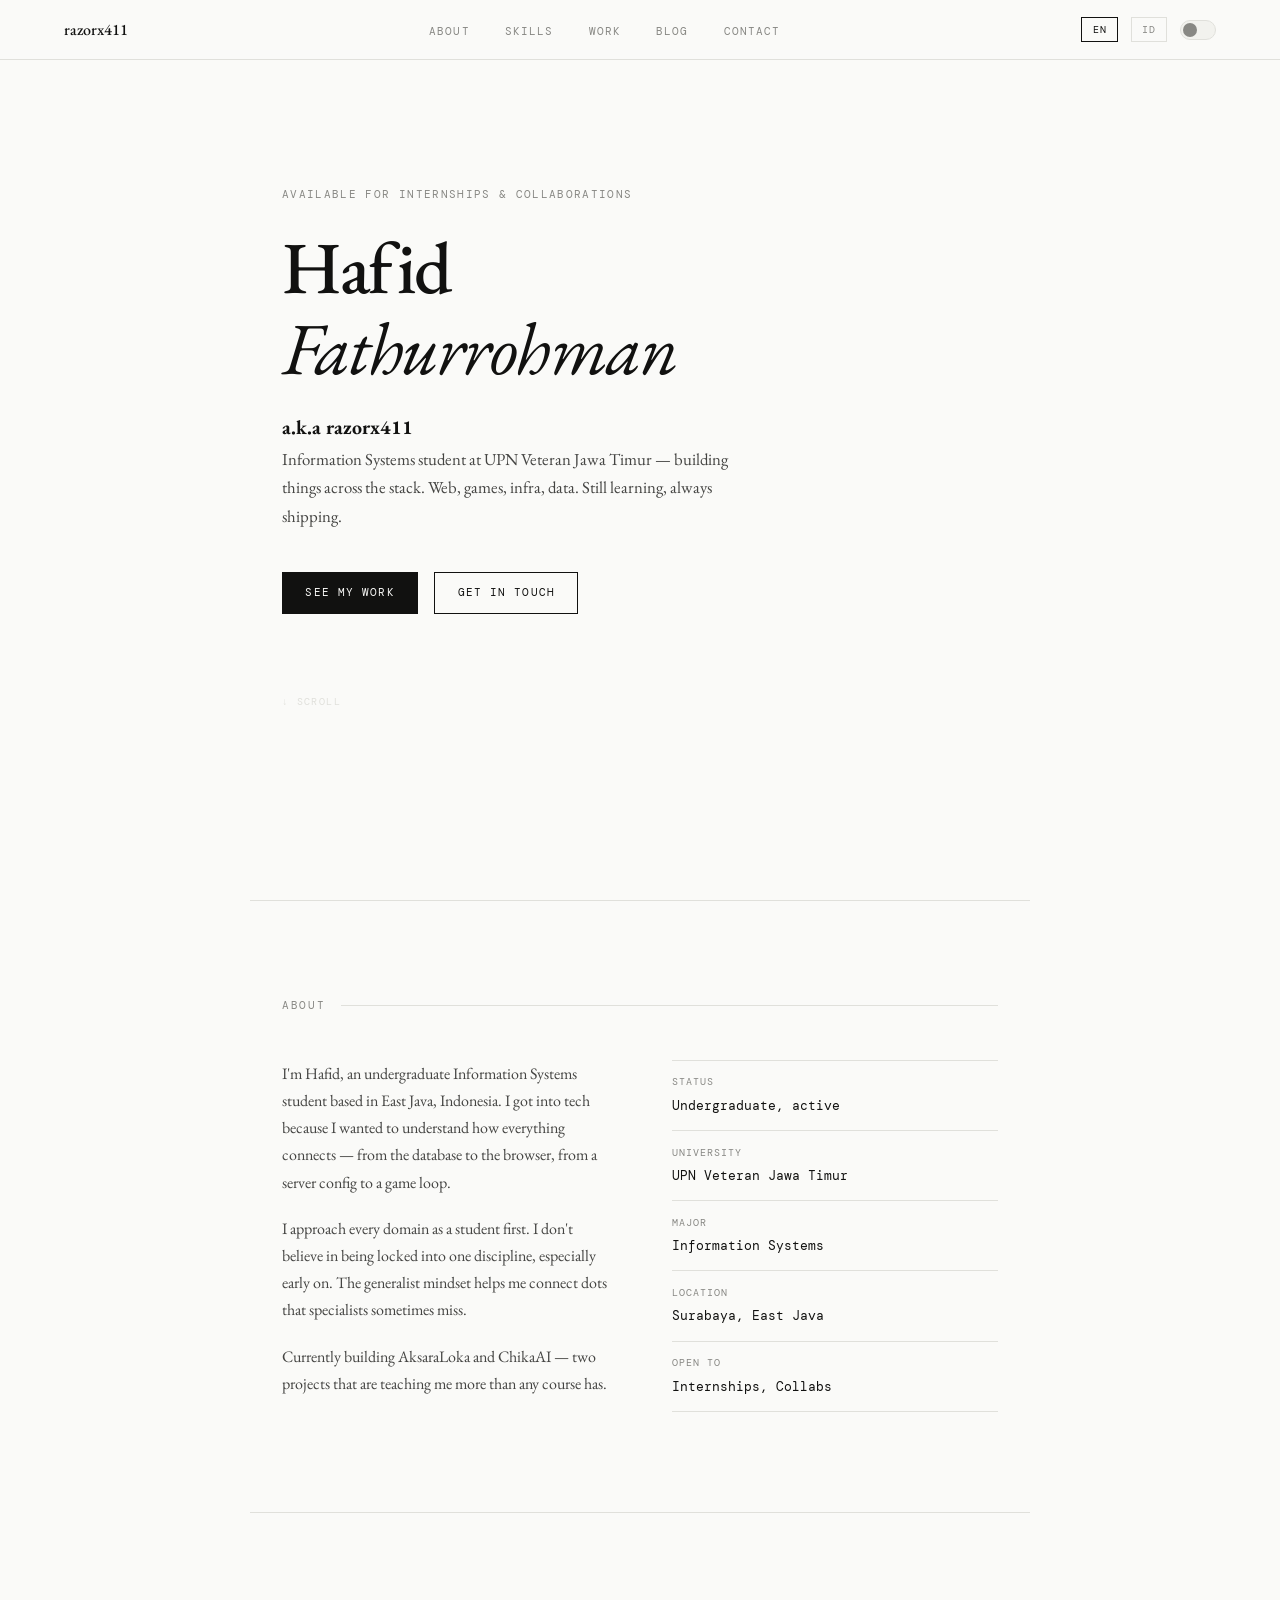
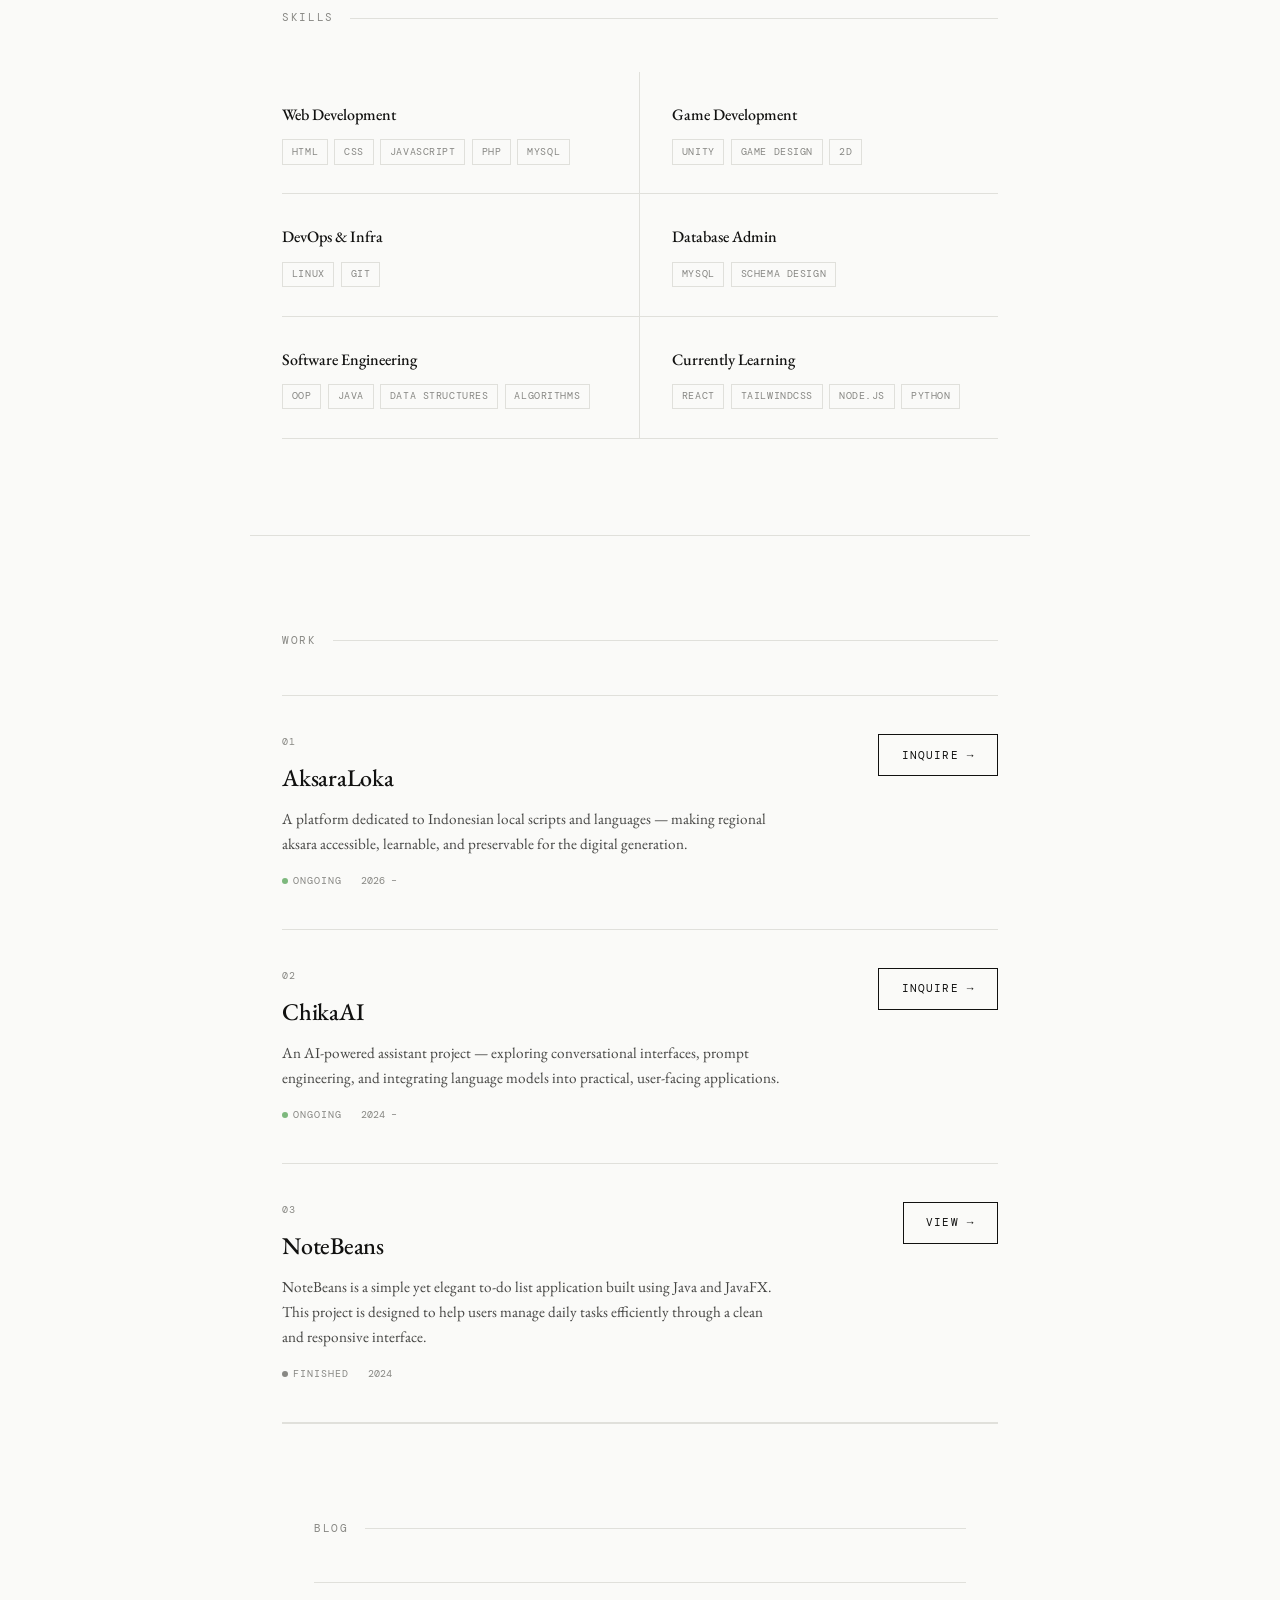
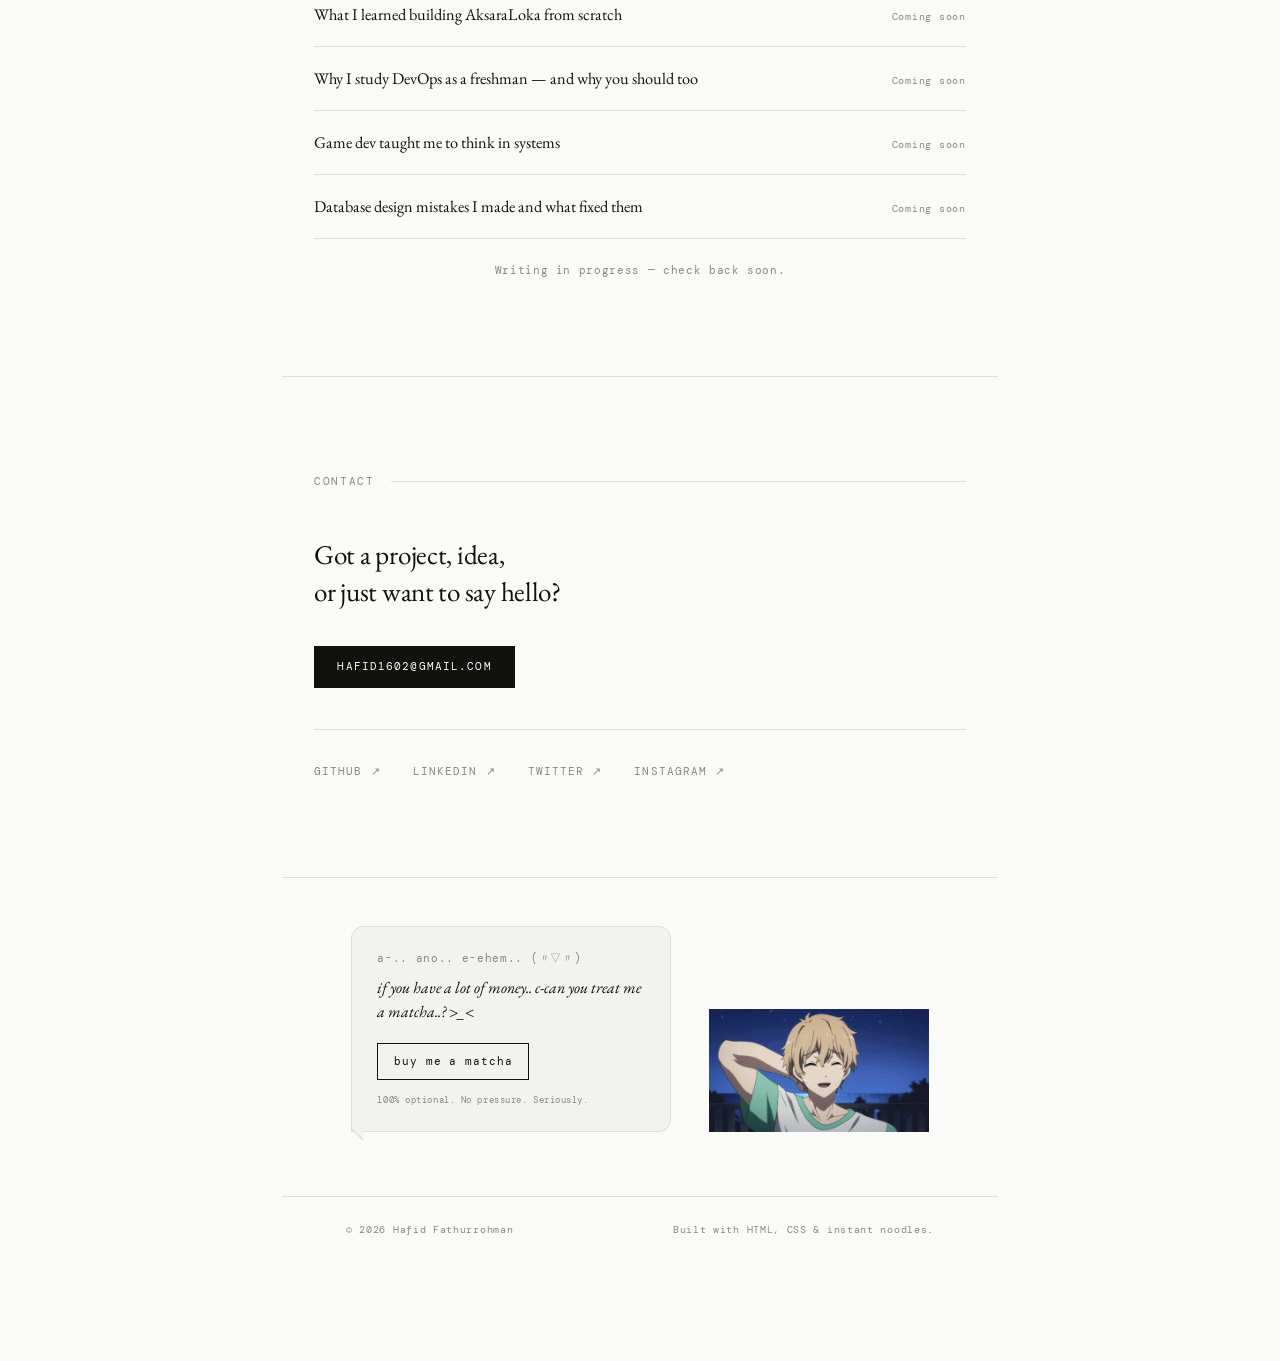
==== commit e68275fc: "Refactor code structure for improved readability and maintainability" ====
--- a/index.html
+++ b/index.html
@@ -5,6 +5,7 @@
   <meta name="viewport" content="width=device-width, initial-scale=1.0"/>
   <meta name="description" content="Hafid Fathurrohman — Information Systems student, developer, builder."/>
   <title>Hafid Fathurrohman</title>
+  <link rel="icon" type="image/png" href="assets/ic_main.png"/>
 
   <!-- Fonts -->
   <link rel="preconnect" href="https://fonts.googleapis.com">
@@ -17,7 +18,7 @@
 
   <!-- ════════════════════ NAV ════════════════════ -->
   <nav>
-    <a href="#hero" class="nav-logo">Hafid F.</a>
+    <a href="#hero" class="nav-logo">razorx411</a>
 
     <ul class="nav-links" id="navLinks">
       <li><a href="#about"   data-i18n="nav_about">About</a></li>
@@ -48,6 +49,7 @@
       <span data-i18n="hero_h1a">Hafid</span><br/>
       <em data-i18n="hero_h1b">Fathurrohman</em>
     </h1>
+    <h3>a.k.a razorx411</h3>
     <p class="hero-sub" data-i18n="hero_sub">
       Information Systems student at UPN Veteran Jawa Timur — building things across the stack. Web, games, infra, data. Still learning, always shipping.
     </p>
@@ -96,15 +98,18 @@
         <div class="skill-tags">
           <span class="tag">HTML</span><span class="tag">CSS</span>
           <span class="tag">JavaScript</span><span class="tag">PHP</span>
-          <span class="tag">MySQL</span><span class="tag">REST APIs</span>
+          <span class="tag">MySQL</span>
+          <!-- <span class="tag">REST APIs</span> -->
         </div>
       </div>
 
       <div class="skill-block">
         <p class="skill-title" data-i18n="skill_game">Game Development</p>
         <div class="skill-tags">
-          <span class="tag">Unity</span><span class="tag">C#</span>
-          <span class="tag">Game Design</span><span class="tag">2D / 3D</span>
+          <span class="tag">Unity</span>
+          <!-- <span class="tag">C#</span> -->
+          <span class="tag">Game Design</span>
+          <span class="tag">2D</span>
         </div>
       </div>
 
@@ -112,23 +117,26 @@
         <p class="skill-title" data-i18n="skill_devops">DevOps &amp; Infra</p>
         <div class="skill-tags">
           <span class="tag">Linux</span><span class="tag">Git</span>
-          <span class="tag">Docker</span><span class="tag">CI/CD</span>
-          <span class="tag">Bash</span>
+          <!-- <span class="tag">Docker</span>
+          <span class="tag">CI/CD</span>
+          <span class="tag">Bash</span> -->
         </div>
       </div>
 
       <div class="skill-block">
         <p class="skill-title" data-i18n="skill_db">Database Admin</p>
         <div class="skill-tags">
-          <span class="tag">MySQL</span><span class="tag">PostgreSQL</span>
-          <span class="tag">Query Opt.</span><span class="tag">Schema Design</span>
+          <span class="tag">MySQL</span>
+          <!-- <span class="tag">PostgreSQL</span> -->
+          <!-- <span class="tag">Query Opt.</span> -->
+          <span class="tag">Schema Design</span>
         </div>
       </div>
 
       <div class="skill-block">
         <p class="skill-title" data-i18n="skill_se">Software Engineering</p>
         <div class="skill-tags">
-          <span class="tag">OOP</span><span class="tag">Python</span>
+          <span class="tag">OOP</span><span class="tag">Java</span>
           <span class="tag">Data Structures</span><span class="tag">Algorithms</span>
         </div>
       </div>
@@ -136,8 +144,8 @@
       <div class="skill-block">
         <p class="skill-title" data-i18n="skill_learning">Currently Learning</p>
         <div class="skill-tags">
-          <span class="tag">React</span><span class="tag">Node.js</span>
-          <span class="tag">Kubernetes</span><span class="tag">AI/ML Basics</span>
+          <span class="tag">React</span><span class="tag">Tailwindcss</span><span class="tag">Node.js</span>
+          <span class="tag">Python</span>
         </div>
       </div>
 
@@ -159,7 +167,7 @@
         <p class="project-desc" data-i18n="akslok_desc">A platform dedicated to Indonesian local scripts and languages — making regional aksara accessible, learnable, and preservable for the digital generation.</p>
         <div class="project-footer">
           <p class="project-status"><span class="status-dot"></span><span data-i18n="proj_ongoing">Ongoing</span></p>
-          <span class="project-year">2024 –</span>
+          <span class="project-year">2026 –</span>
         </div>
       </div>
       <div>
@@ -183,24 +191,24 @@
       </div>
     </div>
 
-    <!-- past: SigmaBoard -->
+    <!-- past: NoteBeans -->
     <div class="project fade-in">
       <div>
         <p class="project-number">03</p>
-        <h3 class="project-title">SigmaBoard</h3>
-        <p class="project-desc" data-i18n="sigmaboard_desc">A Kanban-style task tracker built as a semester project. Taught me a lot about state management, drag-and-drop UX, and PHP session handling.</p>
+        <h3 class="project-title">NoteBeans</h3>
+        <p class="project-desc" data-i18n="notebeans_desc">NoteBeans is a simple yet elegant to-do list application built using Java and JavaFX. This project is designed to help users manage daily tasks efficiently through a clean and responsive interface.</p>
         <div class="project-footer">
           <p class="project-status"><span class="status-dot past"></span><span data-i18n="proj_finished">Finished</span></p>
-          <span class="project-year">2023</span>
-        </div>
-      </div>
-      <div>
-        <a href="#" class="btn" data-i18n="p_view">View →</a>
+          <span class="project-year">2024</span>
+        </div>
+      </div>
+      <div>
+        <a href="https://github.com/razorx411/NoteBeans" class="btn" data-i18n="p_view">View →</a>
       </div>
     </div>
 
     <!-- past: DB Clinic -->
-    <div class="project fade-in">
+    <!-- <div class="project fade-in">
       <div>
         <p class="project-number">04</p>
         <h3 class="project-title">DB Clinic Dashboard</h3>
@@ -215,7 +223,7 @@
       </div>
     </div>
 
-  </section>
+  </section> -->
 
   <hr class="divider"/>
 
@@ -224,7 +232,7 @@
   <section id="blog">
     <p class="section-label" data-i18n="label_blog">Blog</p>
     <ul class="blog-list fade-in">
-      <a class="blog-item" href="blog/index.html">
+      <a class="blog-item" href="blog/post.html">
         <span class="blog-title" data-i18n="blog1">What I learned building AksaraLoka from scratch</span>
         <span class="blog-meta" data-i18n="blog_coming">Coming soon</span>
       </a>
@@ -254,13 +262,13 @@
       Got a project, idea,<br/>or just want to <em>say hello?</em>
     </p>
     <div class="contact-row fade-in">
-      <a href="mailto:hafid@example.com" class="btn btn-fill">hafid@example.com</a>
+      <a href="mailto:hafid@example.com" class="btn btn-fill">hafid1602@gmail.com</a>
     </div>
     <div class="contact-socials fade-in">
-      <a href="https://github.com/"    target="_blank" class="social-link" data-i18n="contact_github">GitHub ↗</a>
-      <a href="https://linkedin.com/"  target="_blank" class="social-link" data-i18n="contact_li">LinkedIn ↗</a>
-      <a href="https://twitter.com/"   target="_blank" class="social-link" data-i18n="contact_tw">Twitter ↗</a>
-      <a href="https://instagram.com/" target="_blank" class="social-link" data-i18n="contact_ig">Instagram ↗</a>
+      <a href="https://github.com/razorx411"    target="_blank" class="social-link" data-i18n="contact_github">GitHub ↗</a>
+      <a href="www.linkedin.com/in/hafid-fathurrohman-99455b325"  target="_blank" class="social-link" data-i18n="contact_li">LinkedIn ↗</a>
+      <a href="https://discord.com/users/ezboy4884"   target="_blank" class="social-link" data-i18n="contact_dc">Discord ↗</a>
+      <a href="https://www.instagram.com/411off/" target="_blank" class="social-link" data-i18n="contact_ig">Instagram ↗</a>
     </div>
   </section>
 
@@ -271,10 +279,10 @@
 
       <!-- speech bubble -->
       <div class="anime-speech">
-        <p class="speech-line-1" data-i18n="kofi_line1">a-.. ano.. e-ehem..&nbsp;(〃▽〃)</p>
-        <p class="speech-line-2" data-i18n="kofi_line2">if you have a lot of money.. c-can you treat me a coffee..? &gt;_&lt;</p>
-        <a href="https://ko-fi.com/hafidfathurrohman" target="_blank" class="kofi-inline-btn" data-i18n="kofi_btn_short">☕ buy me a coffee</a>
-        <p class="speech-disclaimer" data-i18n="kofi_disc">100% optional. No pressure. Seriously.</p>
+        <p class="speech-line-1" data-i18n="matcha_line1">a-.. ano.. e-ehem..&nbsp;(〃▽〃)</p>
+        <p class="speech-line-2" data-i18n="matcha_line2">if you have a lot of money.. c-can you treat me a matcha..? &gt;_&lt;</p>
+        <a href="https://ko-fi.com/hafidfathurrohman" target="_blank" class="matcha-inline-btn" data-i18n="mathca_btn_short">buy me a matcha</a>
+        <p class="speech-disclaimer" data-i18n="matcha_disc">100% optional. No pressure. Seriously.</p>
       </div>
 
       <!-- anime gif -->
@@ -288,8 +296,8 @@
 
   <!-- ════════════════════ FOOTER ════════════════════ -->
   <footer>
-    <span class="footer-text">© 2025 Hafid Fathurrohman</span>
-    <span class="footer-text" data-i18n="footer_right">Built with HTML, CSS &amp; instant noodles.</span>
+    <span class="footer-text">© 2026 Hafid Fathurrohman</span>
+    <span class="footer-text" data-i18n="footer_right">Built with HTML, CSS &amp; Matcha.</span>
   </footer>
 
 
--- a/css/style.css
+++ b/css/style.css
@@ -542,7 +542,7 @@
   50%      { transform: translateY(-3px); }
 }
 
-.kofi-inline-btn {
+.matcha-inline-btn {
   display: inline-block;
   font-family: var(--mono);
   font-size: 0.68rem;
@@ -556,7 +556,7 @@
   transition: all var(--transition);
   margin-bottom: 0.8rem;
 }
-.kofi-inline-btn:hover { background: var(--fg); color: var(--bg); }
+.matcha-inline-btn:hover { background: var(--fg); color:greenyellow; }
 
 .speech-disclaimer {
   font-family: var(--mono);
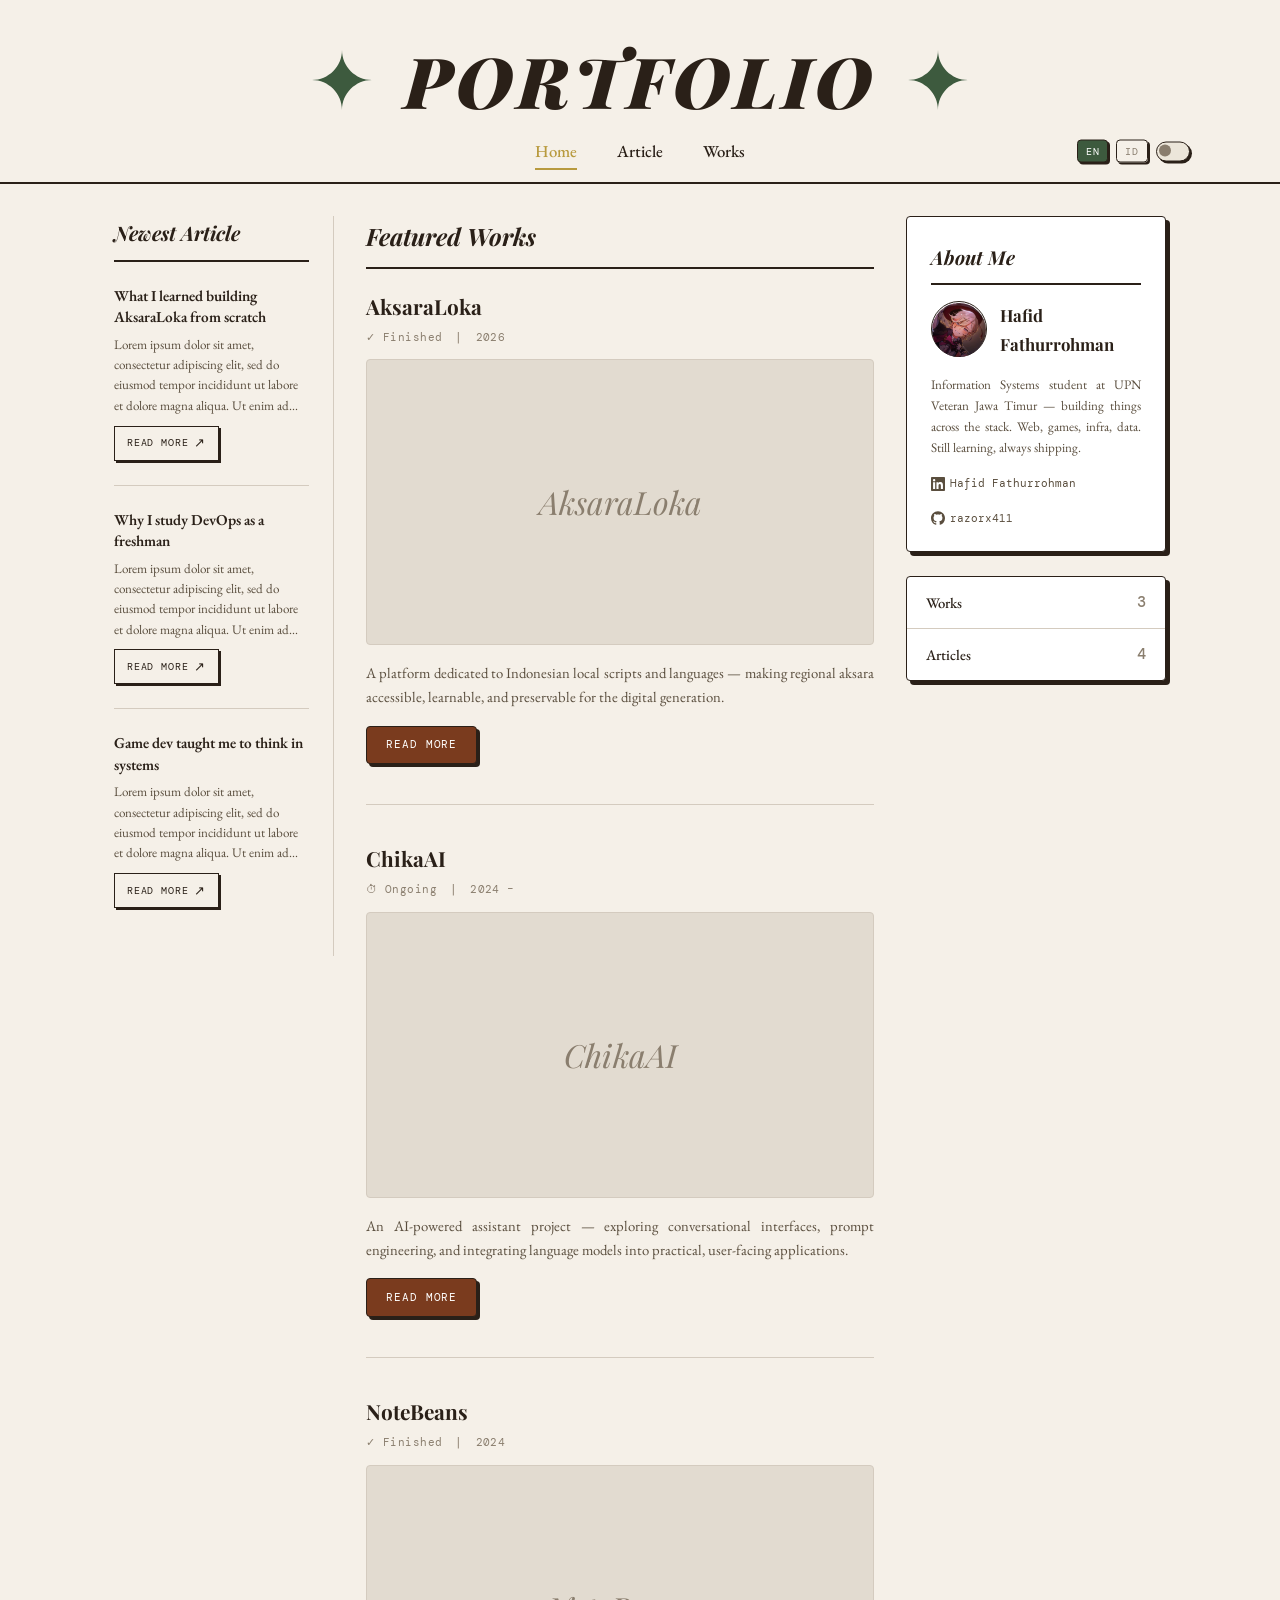
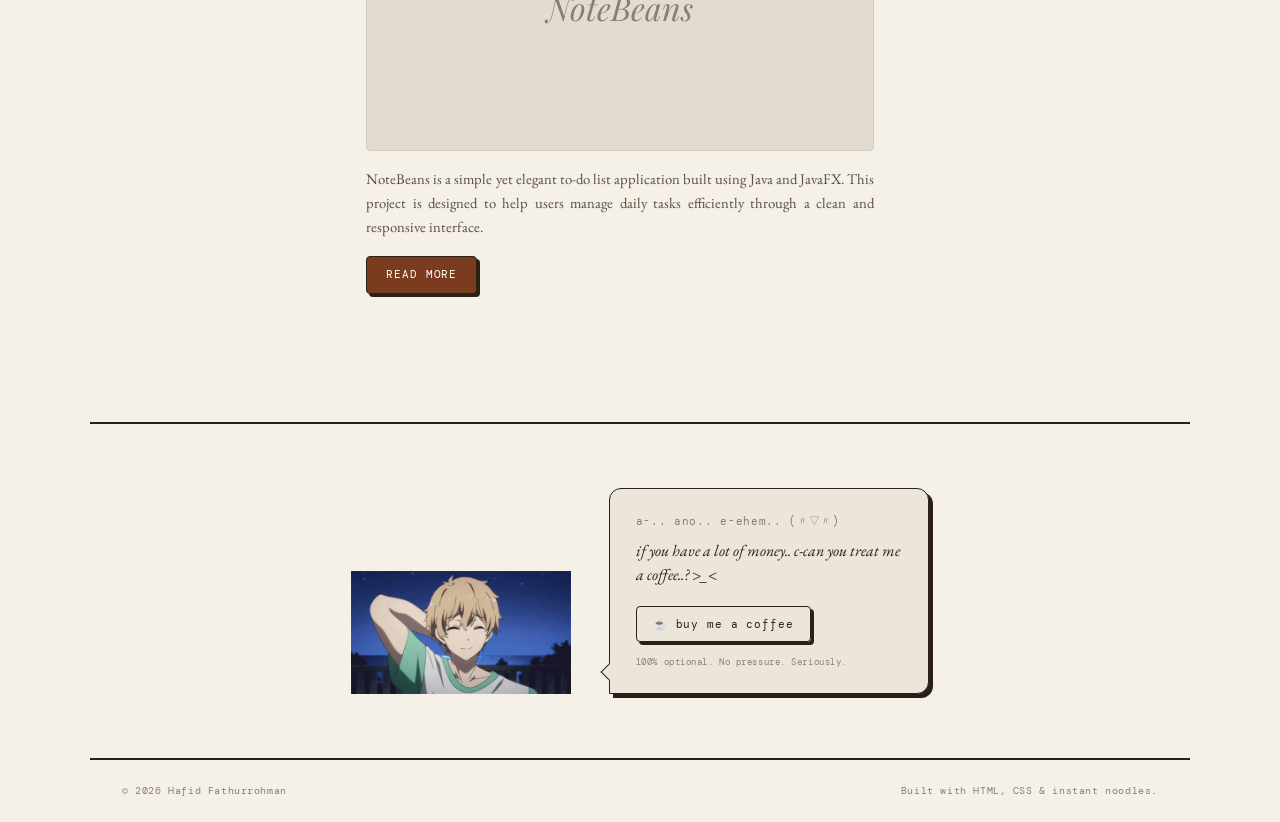
==== commit 7ddc34fd: "Add portfolio page with project details and support section" ====
--- a/index.html
+++ b/index.html
@@ -3,296 +3,190 @@
 <head>
   <meta charset="UTF-8" />
   <meta name="viewport" content="width=device-width, initial-scale=1.0"/>
-  <meta name="description" content="Hafid Fathurrohman — Information Systems student, developer, builder."/>
-  <title>Hafid Fathurrohman</title>
+  <meta name="description" content="Hafid Fathurrohman — Information Systems student, developer, builder. Portfolio home."/>
+  <title>Hafid Fathurrohman — Portfolio</title>
   <link rel="icon" type="image/png" href="assets/ic_main.png"/>
 
   <!-- Fonts -->
   <link rel="preconnect" href="https://fonts.googleapis.com">
-  <link href="https://fonts.googleapis.com/css2?family=EB+Garamond:ital,wght@0,400;0,500;0,600;1,400&family=DM+Mono:wght@300;400;500&display=swap" rel="stylesheet">
+  <link href="https://fonts.googleapis.com/css2?family=Playfair+Display:ital,wght@0,400;0,700;0,900;1,400;1,700;1,900&family=EB+Garamond:ital,wght@0,400;0,500;0,600;1,400&family=DM+Mono:wght@300;400;500&display=swap" rel="stylesheet">
 
   <!-- Styles -->
   <link rel="stylesheet" href="css/style.css"/>
 </head>
 <body>
 
-  <!-- ════════════════════ NAV ════════════════════ -->
-  <nav>
-    <a href="#hero" class="nav-logo">razorx411</a>
-
-    <ul class="nav-links" id="navLinks">
-      <li><a href="#about"   data-i18n="nav_about">About</a></li>
-      <li><a href="#skills"  data-i18n="nav_skills">Skills</a></li>
-      <li><a href="#work"    data-i18n="nav_work">Work</a></li>
-      <li><a href="#blog"    data-i18n="nav_blog">Blog</a></li>
-      <li><a href="#contact" data-i18n="nav_contact">Contact</a></li>
-    </ul>
-
-    <div class="nav-controls">
-      <!-- Language toggle -->
-      <button class="ctrl-btn lang-btn active-lang" data-lang="en">EN</button>
-      <button class="ctrl-btn lang-btn" data-lang="id">ID</button>
-      <!-- Dark mode toggle -->
-      <button id="darkToggle" aria-label="Toggle dark mode"></button>
-      <!-- Hamburger -->
-      <button class="hamburger" id="hamburger" aria-label="Menu">
-        <span></span><span></span><span></span>
-      </button>
+  <!-- ════════════════════ MASTHEAD ════════════════════ -->
+  <header class="masthead">
+    <div class="masthead-inner">
+      <!-- Decorative left -->
+      <div class="deco-shape">
+        <svg viewBox="0 0 100 100" xmlns="http://www.w3.org/2000/svg">
+          <path d="M50 0 C50 27.6,27.6 50,0 50 C27.6 50,50 72.4,50 100 C50 72.4,72.4 50,100 50 C72.4 50,50 27.6,50 0Z"/>
+        </svg>
+      </div>
+
+      <h1 class="masthead-title">Portfolio</h1>
+
+      <!-- Decorative right -->
+      <div class="deco-shape">
+        <svg viewBox="0 0 100 100" xmlns="http://www.w3.org/2000/svg">
+          <path d="M50 0 C50 27.6,27.6 50,0 50 C27.6 50,50 72.4,50 100 C50 72.4,72.4 50,100 50 C72.4 50,50 27.6,50 0Z"/>
+        </svg>
+      </div>
     </div>
-  </nav>
-
-
-  <!-- ════════════════════ HERO ════════════════════ -->
-  <section id="hero">
-    <p class="hero-eyebrow" data-i18n="hero_eyebrow">Available for internships &amp; collaborations</p>
-    <h1 class="hero-name">
-      <span data-i18n="hero_h1a">Hafid</span><br/>
-      <em data-i18n="hero_h1b">Fathurrohman</em>
-    </h1>
-    <h3>a.k.a razorx411</h3>
-    <p class="hero-sub" data-i18n="hero_sub">
-      Information Systems student at UPN Veteran Jawa Timur — building things across the stack. Web, games, infra, data. Still learning, always shipping.
-    </p>
-    <div class="hero-cta">
-      <a href="#work"    class="btn btn-fill" data-i18n="hero_cta1">See my work</a>
-      <a href="#contact" class="btn"          data-i18n="hero_cta2">Get in touch</a>
-    </div>
-    <p class="hero-scroll" data-i18n="hero_scroll">↓ scroll</p>
-  </section>
-
-  <hr class="divider"/>
-
-
-  <!-- ════════════════════ ABOUT ════════════════════ -->
-  <section id="about">
-    <p class="section-label" data-i18n="label_about">About</p>
-    <div class="about-grid fade-in">
-
-      <div class="about-text">
-        <p data-i18n="about_p1">I'm Hafid, an undergraduate Information Systems student based in East Java, Indonesia. I got into tech because I wanted to understand how everything connects — from the database to the browser, from a server config to a game loop.</p>
-        <p data-i18n="about_p2">I approach every domain as a student first. I don't believe in being locked into one discipline, especially early on. The generalist mindset helps me connect dots that specialists sometimes miss.</p>
-        <p data-i18n="about_p3">Currently building <strong>AksaraLoka</strong> and <strong>ChikaAI</strong> — two projects that are teaching me more than any course has.</p>
-      </div>
-
-      <div class="about-meta">
-        <div class="meta-item"><div class="meta-label" data-i18n="meta_status">Status</div><div class="meta-value" data-i18n="meta_status_v">Undergraduate, active</div></div>
-        <div class="meta-item"><div class="meta-label" data-i18n="meta_uni">University</div><div class="meta-value" data-i18n="meta_uni_v">UPN Veteran Jawa Timur</div></div>
-        <div class="meta-item"><div class="meta-label" data-i18n="meta_major">Major</div><div class="meta-value" data-i18n="meta_major_v">Information Systems</div></div>
-        <div class="meta-item"><div class="meta-label" data-i18n="meta_loc">Location</div><div class="meta-value" data-i18n="meta_loc_v">Surabaya, East Java</div></div>
-        <div class="meta-item"><div class="meta-label" data-i18n="meta_open">Open to</div><div class="meta-value" data-i18n="meta_open_v">Internships, Collabs</div></div>
-      </div>
-
-    </div>
-  </section>
-
-  <hr class="divider"/>
-
-
-  <!-- ════════════════════ SKILLS ════════════════════ -->
-  <section id="skills">
-    <p class="section-label" data-i18n="label_skills">Skills</p>
-    <div class="skills-grid fade-in">
-
-      <div class="skill-block">
-        <p class="skill-title" data-i18n="skill_web">Web Development</p>
-        <div class="skill-tags">
-          <span class="tag">HTML</span><span class="tag">CSS</span>
-          <span class="tag">JavaScript</span><span class="tag">PHP</span>
-          <span class="tag">MySQL</span>
-          <!-- <span class="tag">REST APIs</span> -->
-        </div>
-      </div>
-
-      <div class="skill-block">
-        <p class="skill-title" data-i18n="skill_game">Game Development</p>
-        <div class="skill-tags">
-          <span class="tag">Unity</span>
-          <!-- <span class="tag">C#</span> -->
-          <span class="tag">Game Design</span>
-          <span class="tag">2D</span>
-        </div>
-      </div>
-
-      <div class="skill-block">
-        <p class="skill-title" data-i18n="skill_devops">DevOps &amp; Infra</p>
-        <div class="skill-tags">
-          <span class="tag">Linux</span><span class="tag">Git</span>
-          <!-- <span class="tag">Docker</span>
-          <span class="tag">CI/CD</span>
-          <span class="tag">Bash</span> -->
-        </div>
-      </div>
-
-      <div class="skill-block">
-        <p class="skill-title" data-i18n="skill_db">Database Admin</p>
-        <div class="skill-tags">
-          <span class="tag">MySQL</span>
-          <!-- <span class="tag">PostgreSQL</span> -->
-          <!-- <span class="tag">Query Opt.</span> -->
-          <span class="tag">Schema Design</span>
-        </div>
-      </div>
-
-      <div class="skill-block">
-        <p class="skill-title" data-i18n="skill_se">Software Engineering</p>
-        <div class="skill-tags">
-          <span class="tag">OOP</span><span class="tag">Java</span>
-          <span class="tag">Data Structures</span><span class="tag">Algorithms</span>
-        </div>
-      </div>
-
-      <div class="skill-block">
-        <p class="skill-title" data-i18n="skill_learning">Currently Learning</p>
-        <div class="skill-tags">
-          <span class="tag">React</span><span class="tag">Tailwindcss</span><span class="tag">Node.js</span>
-          <span class="tag">Python</span>
-        </div>
-      </div>
-
-    </div>
-  </section>
-
-  <hr class="divider"/>
-
-
-  <!-- ════════════════════ WORK ════════════════════ -->
-  <section id="work">
-    <p class="section-label" data-i18n="label_work">Work</p>
-
-    <!-- ongoing: AksaraLoka -->
-    <div class="project fade-in">
-      <div>
-        <p class="project-number">01</p>
-        <h3 class="project-title">AksaraLoka</h3>
-        <p class="project-desc" data-i18n="akslok_desc">A platform dedicated to Indonesian local scripts and languages — making regional aksara accessible, learnable, and preservable for the digital generation.</p>
-        <div class="project-footer">
-          <p class="project-status"><span class="status-dot"></span><span data-i18n="proj_ongoing">Ongoing</span></p>
-          <span class="project-year">2026 –</span>
-        </div>
-      </div>
-      <div>
-        <a href="#contact" class="btn" data-i18n="p_inquire">Inquire →</a>
-      </div>
-    </div>
-
-    <!-- ongoing: ChikaAI -->
-    <div class="project fade-in">
-      <div>
-        <p class="project-number">02</p>
-        <h3 class="project-title">ChikaAI</h3>
-        <p class="project-desc" data-i18n="chika_desc">An AI-powered assistant project — exploring conversational interfaces, prompt engineering, and integrating language models into practical, user-facing applications.</p>
-        <div class="project-footer">
-          <p class="project-status"><span class="status-dot"></span><span data-i18n="proj_ongoing">Ongoing</span></p>
-          <span class="project-year">2024 –</span>
-        </div>
-      </div>
-      <div>
-        <a href="#contact" class="btn" data-i18n="p_inquire">Inquire →</a>
-      </div>
-    </div>
-
-    <!-- past: NoteBeans -->
-    <div class="project fade-in">
-      <div>
-        <p class="project-number">03</p>
-        <h3 class="project-title">NoteBeans</h3>
-        <p class="project-desc" data-i18n="notebeans_desc">NoteBeans is a simple yet elegant to-do list application built using Java and JavaFX. This project is designed to help users manage daily tasks efficiently through a clean and responsive interface.</p>
-        <div class="project-footer">
-          <p class="project-status"><span class="status-dot past"></span><span data-i18n="proj_finished">Finished</span></p>
-          <span class="project-year">2024</span>
-        </div>
-      </div>
-      <div>
-        <a href="https://github.com/razorx411/NoteBeans" class="btn" data-i18n="p_view">View →</a>
-      </div>
-    </div>
-
-    <!-- past: DB Clinic -->
-    <!-- <div class="project fade-in">
-      <div>
-        <p class="project-number">04</p>
-        <h3 class="project-title">DB Clinic Dashboard</h3>
-        <p class="project-desc" data-i18n="dbclinic_desc">A simple database monitoring dashboard for a local clinic — MySQL queries, live record counts, and basic CRUD operations wrapped in a clean UI.</p>
-        <div class="project-footer">
-          <p class="project-status"><span class="status-dot past"></span><span data-i18n="proj_finished">Finished</span></p>
-          <span class="project-year">2023</span>
-        </div>
-      </div>
-      <div>
-        <a href="#" class="btn" data-i18n="p_view">View →</a>
-      </div>
-    </div>
-
-  </section> -->
-
-  <hr class="divider"/>
-
-
-  <!-- ════════════════════ BLOG ════════════════════ -->
-  <section id="blog">
-    <p class="section-label" data-i18n="label_blog">Blog</p>
-    <ul class="blog-list fade-in">
-      <a class="blog-item" href="blog/post.html">
-        <span class="blog-title" data-i18n="blog1">What I learned building AksaraLoka from scratch</span>
-        <span class="blog-meta" data-i18n="blog_coming">Coming soon</span>
-      </a>
-      <a class="blog-item" href="blog/index.html">
-        <span class="blog-title" data-i18n="blog2">Why I study DevOps as a freshman — and why you should too</span>
-        <span class="blog-meta" data-i18n="blog_coming">Coming soon</span>
-      </a>
-      <a class="blog-item" href="blog/index.html">
-        <span class="blog-title" data-i18n="blog3">Game dev taught me to think in systems</span>
-        <span class="blog-meta" data-i18n="blog_coming">Coming soon</span>
-      </a>
-      <a class="blog-item" href="blog/index.html">
-        <span class="blog-title" data-i18n="blog4">Database design mistakes I made and what fixed them</span>
-        <span class="blog-meta" data-i18n="blog_coming">Coming soon</span>
-      </a>
-    </ul>
-    <p class="blog-note" data-i18n="blog_note">Writing in progress — check back soon.</p>
-  </section>
-
-  <hr class="divider"/>
-
-
-  <!-- ════════════════════ CONTACT ════════════════════ -->
-  <section id="contact">
-    <p class="section-label" data-i18n="label_contact">Contact</p>
-    <p class="contact-intro fade-in" data-i18n="contact_intro" data-i18n-html>
-      Got a project, idea,<br/>or just want to <em>say hello?</em>
-    </p>
-    <div class="contact-row fade-in">
-      <a href="mailto:hafid@example.com" class="btn btn-fill">hafid1602@gmail.com</a>
-    </div>
-    <div class="contact-socials fade-in">
-      <a href="https://github.com/razorx411"    target="_blank" class="social-link" data-i18n="contact_github">GitHub ↗</a>
-      <a href="www.linkedin.com/in/hafid-fathurrohman-99455b325"  target="_blank" class="social-link" data-i18n="contact_li">LinkedIn ↗</a>
-      <a href="https://discord.com/users/ezboy4884"   target="_blank" class="social-link" data-i18n="contact_dc">Discord ↗</a>
-      <a href="https://www.instagram.com/411off/" target="_blank" class="social-link" data-i18n="contact_ig">Instagram ↗</a>
-    </div>
-  </section>
-
+
+    <!-- Navigation -->
+    <nav class="main-nav" id="mainNav">
+      <div class="nav-links" id="navLinks">
+        <a href="index.html" class="active" data-page="home">Home</a>
+        <a href="article.html" data-page="article">Article</a>
+        <a href="work.html" data-page="works">Works</a>
+      </div>
+
+      <div class="nav-controls">
+        <button class="ctrl-btn lang-btn active-lang" data-lang="en">EN</button>
+        <button class="ctrl-btn lang-btn" data-lang="id">ID</button>
+        <button id="darkToggle" aria-label="Toggle dark mode"></button>
+        <button class="hamburger" id="hamburger" aria-label="Menu">
+          <span></span><span></span><span></span>
+        </button>
+      </div>
+    </nav>
+  </header>
+
+
+  <!-- ════════════════════ PAGE BODY — 3 COLUMNS ════════════════════ -->
+  <main class="page-body">
+
+    <!-- ── LEFT SIDEBAR: Newest Articles ── -->
+    <aside class="sidebar-left fade-in">
+      <h2 class="sidebar-title" data-i18n="sidebar_newest">Newest Article</h2>
+
+      <div class="article-preview">
+        <h3 class="article-preview-title" data-i18n="ap1_title">What I learned building AksaraLoka from scratch</h3>
+        <p class="article-preview-text" data-i18n="ap1_text">Lorem ipsum dolor sit amet, consectetur adipiscing elit, sed do eiusmod tempor incididunt ut labore et dolore magna aliqua. Ut enim ad minim veniam, quis nostrud exercitation ullamco laboris nisi ut aliquip ex ea commodo consequat.</p>
+        <a href="article.html" class="read-more-link">Read More <span class="arrow">↗</span></a>
+      </div>
+
+      <div class="article-preview">
+        <h3 class="article-preview-title" data-i18n="ap2_title">Why I study DevOps as a freshman</h3>
+        <p class="article-preview-text" data-i18n="ap2_text">Lorem ipsum dolor sit amet, consectetur adipiscing elit, sed do eiusmod tempor incididunt ut labore et dolore magna aliqua. Ut enim ad minim veniam, quis nostrud exercitation ullamco laboris nisi ut aliquip ex ea commodo consequat.</p>
+        <a href="article.html" class="read-more-link">Read More <span class="arrow">↗</span></a>
+      </div>
+
+      <div class="article-preview">
+        <h3 class="article-preview-title" data-i18n="ap3_title">Game dev taught me to think in systems</h3>
+        <p class="article-preview-text" data-i18n="ap3_text">Lorem ipsum dolor sit amet, consectetur adipiscing elit, sed do eiusmod tempor incididunt ut labore et dolore magna aliqua. Ut enim ad minim veniam, quis nostrud exercitation ullamco laboris nisi ut aliquip ex ea commodo consequat.</p>
+        <a href="article.html" class="read-more-link">Read More <span class="arrow">↗</span></a>
+      </div>
+    </aside>
+
+
+    <!-- ── CENTER: Featured Works ── -->
+    <section class="center-content">
+      <h2 class="section-heading" data-i18n="heading_featured">Featured Works</h2>
+
+      <!-- Work 1: AksaraLoka -->
+      <article class="work-card fade-in">
+        <h3 class="work-card-title">AksaraLoka</h3>
+        <div class="work-card-meta">
+          <span class="meta-icon">✓ Finished</span>
+          <span>|</span>
+          <span>2026</span>
+        </div>
+        <div class="work-card-image" role="img" aria-label="AksaraLoka project screenshot" style="display:flex;align-items:center;justify-content:center;font-family:var(--display);font-size:2rem;color:var(--muted);font-style:italic;">AksaraLoka</div>
+        <p class="work-card-desc" data-i18n="akslok_desc">A platform dedicated to Indonesian local scripts and languages — making regional aksara accessible, learnable, and preservable for the digital generation.</p>
+        <a href="work.html" class="btn-retro btn-retro-fill">Read More</a>
+      </article>
+
+      <!-- Work 2: ChikaAI -->
+      <article class="work-card fade-in">
+        <h3 class="work-card-title">ChikaAI</h3>
+        <div class="work-card-meta">
+          <span class="meta-icon">⏱ Ongoing</span>
+          <span>|</span>
+          <span>2024 –</span>
+        </div>
+        <div class="work-card-image" role="img" aria-label="ChikaAI project screenshot" style="display:flex;align-items:center;justify-content:center;font-family:var(--display);font-size:2rem;color:var(--muted);font-style:italic;">ChikaAI</div>
+        <p class="work-card-desc" data-i18n="chika_desc">An AI-powered assistant project — exploring conversational interfaces, prompt engineering, and integrating language models into practical, user-facing applications.</p>
+        <a href="work.html" class="btn-retro btn-retro-fill">Read More</a>
+      </article>
+
+      <!-- Work 3: NoteBeans -->
+      <article class="work-card fade-in">
+        <h3 class="work-card-title">NoteBeans</h3>
+        <div class="work-card-meta">
+          <span class="meta-icon">✓ Finished</span>
+          <span>|</span>
+          <span>2024</span>
+        </div>
+        <div class="work-card-image" role="img" aria-label="NoteBeans project screenshot" style="display:flex;align-items:center;justify-content:center;font-family:var(--display);font-size:2rem;color:var(--muted);font-style:italic;">NoteBeans</div>
+        <p class="work-card-desc" data-i18n="notebeans_desc">NoteBeans is a simple yet elegant to-do list application built using Java and JavaFX. This project is designed to help users manage daily tasks efficiently through a clean and responsive interface.</p>
+        <a href="https://github.com/razorx411/NoteBeans" class="btn-retro btn-retro-fill">Read More</a>
+      </article>
+    </section>
+
+
+    <!-- ── RIGHT SIDEBAR: About Me ── -->
+    <aside class="sidebar-right fade-in fade-in-delay-2">
+
+      <!-- About card -->
+      <div class="about-card">
+        <h2 class="about-card-title" data-i18n="sidebar_about">About Me</h2>
+
+        <div class="profile-section">
+          <div class="profile-photo"><img src="assets/ic_me.jpg" alt="HF"></div>
+          <div>
+            <p class="profile-name">Hafid Fathurrohman</p>
+          </div>
+        </div>
+
+        <p class="about-bio" data-i18n="about_bio_short">Information Systems student at UPN Veteran Jawa Timur — building things across the stack. Web, games, infra, data. Still learning, always shipping.</p>
+
+        <div class="social-links">
+          <a href="www.linkedin.com/in/hafid-fathurrohman-99455b325" target="_blank" class="social-link-retro">
+            <svg viewBox="0 0 24 24" xmlns="http://www.w3.org/2000/svg"><path d="M20.447 20.452h-3.554v-5.569c0-1.328-.027-3.037-1.852-3.037-1.853 0-2.136 1.445-2.136 2.939v5.667H9.351V9h3.414v1.561h.046c.477-.9 1.637-1.85 3.37-1.85 3.601 0 4.267 2.37 4.267 5.455v6.286zM5.337 7.433a2.062 2.062 0 01-2.063-2.065 2.064 2.064 0 112.063 2.065zm1.782 13.019H3.555V9h3.564v11.452zM22.225 0H1.771C.792 0 0 .774 0 1.729v20.542C0 23.227.792 24 1.771 24h20.451C23.2 24 24 23.227 24 22.271V1.729C24 .774 23.2 0 22.222 0h.003z"/></svg>
+            Hafid Fathurrohman
+          </a>
+          <a href="https://github.com/razorx411" target="_blank" class="social-link-retro">
+            <svg viewBox="0 0 24 24" xmlns="http://www.w3.org/2000/svg"><path d="M12 .297c-6.63 0-12 5.373-12 12 0 5.303 3.438 9.8 8.205 11.385.6.113.82-.258.82-.577 0-.285-.01-1.04-.015-2.04-3.338.724-4.042-1.61-4.042-1.61C4.422 18.07 3.633 17.7 3.633 17.7c-1.087-.744.084-.729.084-.729 1.205.084 1.838 1.236 1.838 1.236 1.07 1.835 2.809 1.305 3.495.998.108-.776.417-1.305.76-1.605-2.665-.3-5.466-1.332-5.466-5.93 0-1.31.465-2.38 1.235-3.22-.135-.303-.54-1.523.105-3.176 0 0 1.005-.322 3.3 1.23.96-.267 1.98-.399 3-.405 1.02.006 2.04.138 3 .405 2.28-1.552 3.285-1.23 3.285-1.23.645 1.653.24 2.873.12 3.176.765.84 1.23 1.91 1.23 3.22 0 4.61-2.805 5.625-5.475 5.92.42.36.81 1.096.81 2.22 0 1.606-.015 2.896-.015 3.286 0 .315.21.69.825.57C20.565 22.092 24 17.592 24 12.297c0-6.627-5.373-12-12-12"/></svg>
+            razorx411
+          </a>
+        </div>
+      </div>
+
+      <!-- Stats card -->
+      <div class="stats-card">
+        <div class="stat-row">
+          <span class="stat-label">Works</span>
+          <span class="stat-value">3</span>
+        </div>
+        <div class="stat-row">
+          <span class="stat-label">Articles</span>
+          <span class="stat-value">4</span>
+        </div>
+      </div>
+    </aside>
+
+  </main>
 
   <!-- ════════════════════ SUPPORT / KO-FI ════════════════════ -->
   <div id="support">
     <div class="anime-scene fade-in">
-
+      <!-- anime gif -->
+      <div class="anime-gif-wrap">
+        <img src="anime-blush.gif" alt="anime blush" />
+      </div>  
       <!-- speech bubble -->
       <div class="anime-speech">
-        <p class="speech-line-1" data-i18n="matcha_line1">a-.. ano.. e-ehem..&nbsp;(〃▽〃)</p>
-        <p class="speech-line-2" data-i18n="matcha_line2">if you have a lot of money.. c-can you treat me a matcha..? &gt;_&lt;</p>
-        <a href="https://ko-fi.com/hafidfathurrohman" target="_blank" class="matcha-inline-btn" data-i18n="mathca_btn_short">buy me a matcha</a>
-        <p class="speech-disclaimer" data-i18n="matcha_disc">100% optional. No pressure. Seriously.</p>
-      </div>
-
-      <!-- anime gif -->
-    <div class="anime-gif-wrap">
-      <img src="anime-blush.gif" alt="anime blush" />
-    </div>  
-
+        <p class="speech-line-1" data-i18n="support_line1">a-.. ano.. e-ehem.. (〃▽〃)</p>
+        <p class="speech-line-2" data-i18n="support_line2">if you have a lot of money.. c-can you treat me a coffee..? &gt;_&lt;</p>
+        <a href="https://ko-fi.com/hafidfathurrohman" target="_blank" class="matcha-inline-btn" data-i18n="support_btn">buy me a matcha</a>
+        <p class="speech-disclaimer" data-i18n="support_disc">100% optional. No pressure. Seriously.</p>
+      </div>
     </div>
   </div>
-
 
   <!-- ════════════════════ FOOTER ════════════════════ -->
   <footer>
--- a/css/style.css
+++ b/css/style.css
@@ -1,35 +1,46 @@
 /* ═══════════════════════════════════════════
-   style.css — Hafid Fathurrohman Portfolio
+   style.css — Retro Portfolio
    ═══════════════════════════════════════════ */
 
 *, *::before, *::after { box-sizing: border-box; margin: 0; padding: 0; }
 
 /* ── TOKENS ── */
 :root {
-  --bg:       #fafaf8;
-  --bg2:      #f2f2ee;
-  --fg:       #111110;
-  --fg2:      #444442;
-  --muted:    #888884;
-  --border:   #e0e0db;
-  --accent:   #111110;
-  --green:    #7db87d;
-
-  --serif:    'EB Garamond', Georgia, serif;
-  --mono:     'DM Mono', 'Courier New', monospace;
+  --bg:           #f5f0e8;
+  --bg2:          #ece6da;
+  --bg3:          #e2dbd0;
+  --fg:           #2a2018;
+  --fg2:          #5a4e3e;
+  --muted:        #8a7e6e;
+  --border:       #d4cbbf;
+  --accent-green: #3d5a3e;
+  --accent-brown: #7a3b1e;
+  --accent-gold:  #b89a3e;
+  --accent-red:   #a04028;
+  --card-bg:      #ffffff;
+
+  --display: 'Playfair Display', Georgia, serif;
+  --serif:   'EB Garamond', Georgia, serif;
+  --mono:    'DM Mono', 'Courier New', monospace;
 
   --transition: 0.22s ease;
-  --nav-h: 60px;
+  --radius: 4px;
+  --nav-h: 70px;
 }
 
 [data-theme="dark"] {
-  --bg:       #0f0f0e;
-  --bg2:      #181817;
-  --fg:       #eeecea;
-  --fg2:      #aaa9a6;
-  --muted:    #666662;
-  --border:   #2a2a28;
-  --accent:   #eeecea;
+  --bg:           #1a1612;
+  --bg2:          #231e18;
+  --bg3:          #2c261e;
+  --fg:           #e8dfd2;
+  --fg2:          #b8ad9e;
+  --muted:        #7a7060;
+  --border:       #3a3228;
+  --accent-green: #6b9e6e;
+  --accent-brown: #c87a4a;
+  --accent-gold:  #d4b44e;
+  --accent-red:   #c86a5a;
+  --card-bg:      #231e18;
 }
 
 /* ── BASE ── */
@@ -39,432 +50,840 @@
   font-family: var(--serif);
   background: var(--bg);
   color: var(--fg);
-  font-size: 17px;
+  font-size: 16px;
   line-height: 1.7;
   transition: background var(--transition), color var(--transition);
 }
 
-::selection { background: var(--fg); color: var(--bg); }
-::-webkit-scrollbar { width: 3px; }
+::selection { background: var(--accent-green); color: #fff; }
+::-webkit-scrollbar { width: 8px; }
 ::-webkit-scrollbar-track { background: var(--bg); }
-::-webkit-scrollbar-thumb { background: var(--border); }
-
-/* ── NAV ── */
-nav {
-  position: fixed;
-  top: 0; left: 0; right: 0;
-  z-index: 200;
-  height: var(--nav-h);
-  display: flex;
-  justify-content: space-between;
-  align-items: center;
-  padding: 0 4rem;
-  background: color-mix(in srgb, var(--bg) 90%, transparent);
-  backdrop-filter: blur(10px);
-  border-bottom: 1px solid var(--border);
+::-webkit-scrollbar-thumb {
+  background: var(--fg);
+  border: 2px solid var(--bg);
+  border-radius: 4px;
+}
+::-webkit-scrollbar-thumb:hover {
+  background: var(--accent-green);
+}
+
+a { color: inherit; text-decoration: none; }
+img { max-width: 100%; display: block; }
+
+
+/* ═══════════════════════════════════════════
+   HEADER / MASTHEAD
+   ═══════════════════════════════════════════ */
+
+.masthead {
+  text-align: center;
+  padding: 2.5rem 2rem 0;
+  border-bottom: 2px solid var(--fg);
+  position: relative;
+  background: var(--bg);
   transition: background var(--transition), border-color var(--transition);
 }
 
-.nav-logo {
+.masthead-inner {
+  max-width: 1100px;
+  margin: 0 auto;
+  display: flex;
+  align-items: center;
+  justify-content: center;
+  gap: 2rem;
+}
+
+/* Decorative geometric shapes */
+.deco-shape {
+  width: 60px;
+  height: 60px;
+  flex-shrink: 0;
+}
+
+.deco-shape svg {
+  width: 100%;
+  height: 100%;
+  fill: var(--accent-green);
+  transition: fill var(--transition);
+}
+
+.masthead-title {
+  font-family: var(--display);
+  font-size: clamp(2.5rem, 6vw, 4.4rem);
+  font-weight: 900;
+  font-style: italic;
+  letter-spacing: 0.06em;
+  text-transform: uppercase;
+  color: var(--fg);
+  line-height: 1;
+  padding: 0.3rem 0;
+}
+
+/* ── NAV BAR ── */
+.main-nav {
+  display: flex;
+  justify-content: center;
+  align-items: center;
+  gap: 2.5rem;
+  padding: 0.9rem 2rem;
+  max-width: 1100px;
+  margin: 0 auto;
+  position: relative;
+}
+
+.nav-links {
+  display: flex;
+  align-items: center;
+  gap: 2.5rem;
+}
+
+.main-nav a {
   font-family: var(--serif);
-  font-size: 1rem;
+  font-size: 1.05rem;
   font-weight: 500;
-  text-decoration: none;
   color: var(--fg);
   transition: color var(--transition);
-}
-
-.nav-links {
-  display: flex;
-  gap: 2.2rem;
-  list-style: none;
-  align-items: center;
-}
-
-.nav-links a {
-  font-family: var(--mono);
-  font-size: 0.68rem;
-  font-weight: 400;
-  letter-spacing: 0.1em;
-  text-transform: uppercase;
-  text-decoration: none;
-  color: var(--muted);
-  transition: color var(--transition);
-}
-.nav-links a:hover,
-.nav-links a.active { color: var(--fg); }
-
-/* ── NAV CONTROLS (dark + lang) ── */
+  position: relative;
+  padding: 0.15rem 0;
+}
+
+.main-nav a:hover {
+  color: var(--accent-gold);
+}
+
+.main-nav a.active {
+  color: var(--accent-gold);
+}
+
+.main-nav a::after {
+  content: '';
+  position: absolute;
+  bottom: -2px;
+  left: 0;
+  right: 0;
+  height: 2px;
+  background: var(--accent-gold);
+  transform: scaleX(0);
+  transition: transform 0.22s cubic-bezier(0.25, 0.46, 0.45, 0.94);
+  transform-origin: right center;
+}
+.main-nav a:hover::after {
+  transform: scaleX(1);
+  transform-origin: left center;
+}
+.main-nav a.active::after {
+  transform: scaleX(1);
+}
+
+/* Nav controls */
 .nav-controls {
-  display: flex;
-  align-items: center;
-  gap: 0.8rem;
+  position: absolute;
+  right: 0;
+  top: 50%;
+  transform: translateY(-50%);
+  display: flex;
+  align-items: center;
+  gap: 0.5rem;
 }
 
 .ctrl-btn {
   font-family: var(--mono);
-  font-size: 0.65rem;
+  font-size: 0.6rem;
   letter-spacing: 0.08em;
   text-transform: uppercase;
   background: none;
-  border: 1px solid var(--border);
+  border: 1.5px solid var(--fg);
   color: var(--muted);
-  padding: 0.3rem 0.65rem;
+  padding: 0.25rem 0.5rem;
   cursor: pointer;
-  transition: all var(--transition);
   user-select: none;
-}
-.ctrl-btn:hover { border-color: var(--fg); color: var(--fg); }
-.ctrl-btn.active-lang { color: var(--fg); border-color: var(--fg); }
+  border-radius: var(--radius);
+  transition: all var(--transition), transform 0.1s, box-shadow 0.1s;
+  box-shadow: 2px 2px 0 var(--fg);
+}
+.ctrl-btn:hover {
+  border-color: var(--fg);
+  color: var(--fg);
+  background: var(--bg2);
+  transform: translate(-1px, -1px);
+  box-shadow: 3px 3px 0 var(--fg);
+}
+.ctrl-btn:active {
+  transform: translate(1px, 1px);
+  box-shadow: 1px 1px 0 var(--fg);
+}
+.ctrl-btn.active-lang {
+  color: #fff;
+  border-color: var(--fg);
+  background: var(--accent-green);
+}
 
 /* dark toggle */
 #darkToggle {
-  width: 36px;
+  width: 34px;
   height: 20px;
   border-radius: 10px;
-  border: 1px solid var(--border);
+  border: 1.5px solid var(--fg);
   background: var(--bg2);
   position: relative;
   cursor: pointer;
   transition: background var(--transition), border-color var(--transition);
+  box-shadow: 2px 2px 0 var(--fg);
 }
 #darkToggle::after {
   content: '';
   position: absolute;
   top: 2px; left: 2px;
-  width: 14px; height: 14px;
+  width: 12px; height: 12px;
   border-radius: 50%;
   background: var(--muted);
   transition: transform 0.25s, background var(--transition);
 }
 [data-theme="dark"] #darkToggle::after {
-  transform: translateX(16px);
-  background: var(--fg);
-}
-
-/* ── HAMBURGER ── */
+  transform: translateX(14px);
+  background: var(--accent-gold);
+}
+
+/* Hamburger menu button */
 .hamburger {
   display: none;
   flex-direction: column;
-  gap: 5px;
+  justify-content: space-between;
+  width: 20px;
+  height: 14px;
+  background: transparent;
+  border: none;
   cursor: pointer;
-  background: none;
-  border: none;
-  padding: 4px;
-}
+  padding: 0;
+  z-index: 100;
+  margin-left: 0.5rem;
+}
+
 .hamburger span {
   display: block;
-  width: 22px;
-  height: 1.5px;
+  width: 100%;
+  height: 2px;
+  background-color: var(--fg);
+  transition: transform var(--transition), opacity var(--transition);
+  transform-origin: 1px 1px;
+}
+
+.hamburger.open span:nth-child(1) {
+  transform: rotate(45deg) translate(1px, 1px);
+}
+
+.hamburger.open span:nth-child(2) {
+  opacity: 0;
+}
+
+.hamburger.open span:nth-child(3) {
+  transform: rotate(-45deg) translate(1px, -1px);
+}
+
+
+/* ═══════════════════════════════════════════
+   3-COLUMN LAYOUT (Home)
+   ═══════════════════════════════════════════ */
+
+.page-body {
+  max-width: 1100px;
+  margin: 0 auto;
+  padding: 2rem 1.5rem 3rem;
+  display: grid;
+  grid-template-columns: 220px 1fr 260px;
+  gap: 2rem;
+  align-items: start;
+}
+
+
+/* ═══════════════════════════════════════════
+   LEFT SIDEBAR — Newest Articles
+   ═══════════════════════════════════════════ */
+
+.sidebar-left {
+  border-right: 1px solid var(--border);
+  padding-right: 1.5rem;
+}
+
+.sidebar-title {
+  font-family: var(--display);
+  font-size: 1.25rem;
+  font-weight: 700;
+  font-style: italic;
+  margin-bottom: 1.5rem;
+  padding-bottom: 0.6rem;
+  border-bottom: 2px solid var(--fg);
+}
+
+.article-preview {
+  margin-bottom: 1.5rem;
+  padding-bottom: 1.5rem;
+  border-bottom: 1px solid var(--border);
+}
+.article-preview:last-child {
+  border-bottom: none;
+}
+
+.article-preview-title {
+  font-family: var(--serif);
+  font-size: 0.95rem;
+  font-weight: 600;
+  margin-bottom: 0.4rem;
+  line-height: 1.4;
+}
+
+.article-preview-text {
+  font-size: 0.82rem;
+  color: var(--fg2);
+  line-height: 1.55;
+  margin-bottom: 0.6rem;
+  display: -webkit-box;
+  -webkit-line-clamp: 4;
+  -webkit-box-orient: vertical;
+  overflow: hidden;
+}
+
+.read-more-link {
+  font-family: var(--mono);
+  font-size: 0.65rem;
+  letter-spacing: 0.08em;
+  text-transform: uppercase;
+  color: var(--fg);
+  border: 1.5px solid var(--fg);
+  padding: 0.35rem 0.75rem;
+  display: inline-flex;
+  align-items: center;
+  gap: 0.35rem;
+  box-shadow: 2px 2px 0 var(--fg);
+  transition: transform 0.15s cubic-bezier(0.25, 0.46, 0.45, 0.94), 
+              box-shadow 0.15s cubic-bezier(0.25, 0.46, 0.45, 0.94),
+              background var(--transition), color var(--transition);
+}
+.read-more-link:hover {
   background: var(--fg);
-  transition: all 0.3s;
-}
-
-/* ── SHARED SECTION ── */
-section {
-  max-width: 780px;
+  color: var(--bg);
+  transform: translate(-1px, -1px);
+  box-shadow: 3px 3px 0 var(--fg);
+}
+.read-more-link:active {
+  transform: translate(1px, 1px);
+  box-shadow: 1px 1px 0 var(--fg);
+}
+.read-more-link .arrow {
+  font-size: 0.8rem;
+  transition: transform 0.2s;
+}
+.read-more-link:hover .arrow {
+  transform: translate(2px, -2px);
+}
+
+
+/* ═══════════════════════════════════════════
+   CENTER — Featured Works
+   ═══════════════════════════════════════════ */
+
+.center-content {
+  min-width: 0;
+}
+
+.section-heading {
+  font-family: var(--display);
+  font-size: 1.5rem;
+  font-weight: 700;
+  font-style: italic;
+  margin-bottom: 1.5rem;
+  padding-bottom: 0.6rem;
+  border-bottom: 2px solid var(--fg);
+}
+
+/* Work card */
+.work-card {
+  margin-bottom: 2.5rem;
+  padding-bottom: 2.5rem;
+  border-bottom: 1px solid var(--border);
+}
+.work-card:last-child {
+  border-bottom: none;
+}
+
+.work-card-title {
+  font-family: var(--display);
+  font-size: 1.3rem;
+  font-weight: 700;
+  margin-bottom: 0.5rem;
+  line-height: 1.3;
+}
+
+.work-card-meta {
+  font-family: var(--mono);
+  font-size: 0.7rem;
+  color: var(--muted);
+  letter-spacing: 0.04em;
+  margin-bottom: 0.8rem;
+  display: flex;
+  align-items: center;
+  gap: 0.8rem;
+}
+
+.work-card-meta .meta-icon {
+  display: inline-flex;
+  align-items: center;
+  gap: 0.25rem;
+}
+
+.work-card-image {
+  width: 100%;
+  aspect-ratio: 16 / 9;
+  object-fit: cover;
+  border-radius: var(--radius);
+  margin-bottom: 1rem;
+  background: var(--bg3);
+  border: 1px solid var(--border);
+}
+
+.work-card-desc {
+  font-size: 0.92rem;
+  color: var(--fg2);
+  line-height: 1.65;
+  margin-bottom: 1rem;
+  text-align: justify;
+}
+
+.btn-retro {
+  font-family: var(--mono);
+  font-size: 0.7rem;
+  letter-spacing: 0.08em;
+  text-transform: uppercase;
+  padding: 0.55rem 1.2rem;
+  border: 1.5px solid var(--fg);
+  cursor: pointer;
+  transition: transform 0.15s cubic-bezier(0.25, 0.46, 0.45, 0.94), 
+              box-shadow 0.15s cubic-bezier(0.25, 0.46, 0.45, 0.94),
+              background var(--transition), color var(--transition);
+  display: inline-block;
+  box-shadow: 3px 3px 0 var(--fg);
+  border-radius: var(--radius);
+  position: relative;
+}
+
+.btn-retro-fill {
+  background: var(--accent-brown);
+  color: #fff;
+}
+.btn-retro-fill:hover {
+  background: var(--accent-green);
+  transform: translate(-2px, -2px);
+  box-shadow: 5px 5px 0 var(--fg);
+}
+.btn-retro-fill:active {
+  transform: translate(1px, 1px);
+  box-shadow: 1px 1px 0 var(--fg);
+}
+
+.btn-retro-outline {
+  background: transparent;
+  color: var(--fg);
+}
+.btn-retro-outline:hover {
+  background: var(--fg);
+  color: var(--bg);
+  transform: translate(-2px, -2px);
+  box-shadow: 5px 5px 0 var(--fg);
+}
+.btn-retro-outline:active {
+  transform: translate(1px, 1px);
+  box-shadow: 1px 1px 0 var(--fg);
+}
+
+
+/* ═══════════════════════════════════════════
+   RIGHT SIDEBAR — About Me
+   ═══════════════════════════════════════════ */
+
+.sidebar-right {
+  position: sticky;
+  top: 1rem;
+}
+
+.about-card {
+  background: var(--card-bg);
+  border: 1.5px solid var(--fg);
+  border-radius: var(--radius);
+  padding: 1.5rem;
+  margin-bottom: 1.5rem;
+  box-shadow: 4px 4px 0 var(--fg);
+  transition: transform 0.2s cubic-bezier(0.25, 0.46, 0.45, 0.94),
+              box-shadow 0.2s cubic-bezier(0.25, 0.46, 0.45, 0.94),
+              border-color var(--transition), background var(--transition);
+}
+.about-card:hover {
+  transform: translate(-2px, -2px);
+  box-shadow: 6px 6px 0 var(--fg);
+}
+
+.about-card-title {
+  font-family: var(--display);
+  font-size: 1.2rem;
+  font-weight: 700;
+  font-style: italic;
+  padding-bottom: 0.6rem;
+  border-bottom: 2px solid var(--fg);
+  margin-bottom: 1rem;
+}
+
+.profile-section {
+  display: flex;
+  align-items: center;
+  gap: 0.8rem;
+  margin-bottom: 1rem;
+}
+
+.profile-photo {
+  width: 56px;
+  height: 56px;
+  border-radius: 50%;
+  border: 1.5px solid var(--fg);
+  flex-shrink: 0;
+  background: var(--bg2);
+  display: flex;
+  align-items: center;
+  justify-content: center;
+  font-size: 1.4rem;
+  overflow: hidden;
+}
+
+.profile-photo img,
+.profile-photo-placeholder img {
+  width: 100%;
+  height: 100%;
+  object-fit: cover;
+  display: block;
+}
+
+.profile-photo-placeholder {
+  width: 56px;
+  height: 56px;
+  border-radius: 50%;
+  border: 1.5px solid var(--fg);
+  flex-shrink: 0;
+  background: var(--accent-green);
+  display: flex;
+  align-items: center;
+  justify-content: center;
+  color: #fff;
+  font-family: var(--display);
+  font-size: 1.3rem;
+  font-weight: 700;
+  overflow: hidden;
+}
+
+.profile-name {
+  font-family: var(--display);
+  font-size: 1.05rem;
+  font-weight: 700;
+}
+
+.about-bio {
+  font-size: 0.82rem;
+  color: var(--fg2);
+  line-height: 1.6;
+  margin-bottom: 1rem;
+  text-align: justify;
+}
+
+.social-links {
+  display: flex;
+  gap: 1rem;
+  align-items: center;
+  flex-wrap: wrap;
+}
+
+.social-link-retro {
+  font-family: var(--mono);
+  font-size: 0.68rem;
+  color: var(--fg2);
+  display: inline-flex;
+  align-items: center;
+  gap: 0.3rem;
+  transition: color var(--transition);
+}
+.social-link-retro:hover { color: var(--accent-green); }
+.social-link-retro svg {
+  width: 14px;
+  height: 14px;
+  fill: currentColor;
+}
+
+/* Stats card */
+.stats-card {
+  background: var(--card-bg);
+  border: 1.5px solid var(--fg);
+  border-radius: var(--radius);
+  overflow: hidden;
+  box-shadow: 4px 4px 0 var(--fg);
+  transition: transform 0.2s cubic-bezier(0.25, 0.46, 0.45, 0.94),
+              box-shadow 0.2s cubic-bezier(0.25, 0.46, 0.45, 0.94),
+              border-color var(--transition), background var(--transition);
+}
+.stats-card:hover {
+  transform: translate(-2px, -2px);
+  box-shadow: 6px 6px 0 var(--fg);
+}
+
+.stat-row {
+  display: flex;
+  justify-content: space-between;
+  align-items: center;
+  padding: 0.8rem 1.2rem;
+  border-bottom: 1px solid var(--border);
+  font-family: var(--serif);
+  font-size: 0.92rem;
+  transition: background var(--transition);
+}
+.stat-row:last-child { border-bottom: none; }
+.stat-row:hover { background: var(--bg2); }
+
+.stat-label { font-weight: 500; }
+.stat-value {
+  font-family: var(--mono);
+  font-weight: 500;
+  color: var(--muted);
+}
+
+
+/* ═══════════════════════════════════════════
+   FULL PAGE LAYOUTS (Article, Works pages)
+   ═══════════════════════════════════════════ */
+
+.page-full {
+  max-width: 900px;
   margin: 0 auto;
-  padding: 6rem 2rem;
-}
-
-.section-label {
-  font-family: var(--mono);
-  font-size: 0.66rem;
-  letter-spacing: 0.16em;
+  padding: 2rem 2rem 4rem;
+}
+
+.page-full .section-heading {
+  font-size: 1.8rem;
+  margin-bottom: 2rem;
+}
+
+/* Article listing */
+.article-list {
+  display: flex;
+  flex-direction: column;
+  gap: 0;
+}
+
+.article-list-item {
+  display: grid;
+  grid-template-columns: 200px 1fr;
+  gap: 1.5rem;
+  padding: 1.8rem 0;
+  border-bottom: 1px solid var(--border);
+  align-items: start;
+  transition: all var(--transition);
+  color: var(--fg);
+}
+.article-list-item:first-child {
+  border-top: 1px solid var(--border);
+}
+.article-list-item:hover {
+  background: var(--bg2);
+  padding-left: 1rem;
+  padding-right: 1rem;
+  margin: 0 -1rem;
+  border-radius: var(--radius);
+}
+
+.article-thumb {
+  width: 100%;
+  aspect-ratio: 4/3;
+  object-fit: cover;
+  border-radius: var(--radius);
+  border: 1px solid var(--border);
+  background: var(--bg3);
+}
+
+.article-item-content {
+  display: flex;
+  flex-direction: column;
+  gap: 0.4rem;
+}
+
+.article-item-title {
+  font-family: var(--display);
+  font-size: 1.15rem;
+  font-weight: 700;
+  line-height: 1.3;
+  transition: color var(--transition);
+}
+.article-list-item:hover .article-item-title {
+  color: var(--accent-green);
+}
+
+.article-item-meta {
+  font-family: var(--mono);
+  font-size: 0.68rem;
+  color: var(--muted);
+  letter-spacing: 0.04em;
+  display: flex;
+  align-items: center;
+  gap: 0.8rem;
+}
+
+.article-item-excerpt {
+  font-size: 0.88rem;
+  color: var(--fg2);
+  line-height: 1.6;
+  display: -webkit-box;
+  -webkit-line-clamp: 3;
+  -webkit-box-orient: vertical;
+  overflow: hidden;
+}
+
+.article-item-readmore {
+  font-family: var(--mono);
+  font-size: 0.65rem;
+  letter-spacing: 0.06em;
+  text-transform: uppercase;
+  color: var(--accent-brown);
+  font-weight: 500;
+  margin-top: 0.3rem;
+  transition: color var(--transition);
+}
+.article-list-item:hover .article-item-readmore {
+  color: var(--accent-green);
+}
+
+
+/* Works grid listing */
+.works-grid {
+  display: grid;
+  grid-template-columns: repeat(2, 1fr);
+  gap: 1.5rem;
+}
+
+.work-grid-card {
+  background: var(--card-bg);
+  border: 1.5px solid var(--fg);
+  border-radius: var(--radius);
+  overflow: hidden;
+  box-shadow: 4px 4px 0 var(--fg);
+  transition: transform 0.2s cubic-bezier(0.25, 0.46, 0.45, 0.94),
+              box-shadow 0.2s cubic-bezier(0.25, 0.46, 0.45, 0.94),
+              border-color var(--transition), background var(--transition);
+}
+.work-grid-card:hover {
+  transform: translate(-3px, -3px);
+  box-shadow: 7px 7px 0 var(--fg);
+}
+.work-grid-card:active {
+  transform: translate(1px, 1px);
+  box-shadow: 2px 2px 0 var(--fg);
+}
+
+.work-grid-image {
+  width: 100%;
+  aspect-ratio: 16/10;
+  object-fit: cover;
+  background: var(--bg3);
+  border-bottom: 1px solid var(--border);
+}
+
+.work-grid-body {
+  padding: 1.2rem;
+}
+
+.work-grid-title {
+  font-family: var(--display);
+  font-size: 1.15rem;
+  font-weight: 700;
+  margin-bottom: 0.4rem;
+}
+
+.work-grid-desc {
+  font-size: 0.85rem;
+  color: var(--fg2);
+  line-height: 1.55;
+  margin-bottom: 0.8rem;
+  display: -webkit-box;
+  -webkit-line-clamp: 3;
+  -webkit-box-orient: vertical;
+  overflow: hidden;
+}
+
+.work-grid-tags {
+  display: flex;
+  flex-wrap: wrap;
+  gap: 0.3rem;
+  margin-bottom: 0.8rem;
+}
+
+.tag-retro {
+  font-family: var(--mono);
+  font-size: 0.58rem;
+  letter-spacing: 0.05em;
   text-transform: uppercase;
   color: var(--muted);
-  margin-bottom: 2.8rem;
-  display: flex;
-  align-items: center;
-  gap: 1rem;
-}
-.section-label::after {
-  content: '';
-  flex: 1;
-  height: 1px;
-  background: var(--border);
-}
-
-hr.divider {
-  max-width: 780px;
-  margin: 0 auto;
-  padding: 0 2rem;
-  border: none;
-  border-top: 1px solid var(--border);
-}
-
-/* ── HERO ── */
-#hero {
-  min-height: 100vh;
-  display: flex;
-  flex-direction: column;
-  justify-content: center;
-  padding-top: calc(var(--nav-h) + 2rem);
-  max-width: 780px;
-  margin: 0 auto;
-  padding-left: 2rem;
-  padding-right: 2rem;
-}
-
-.hero-eyebrow {
-  font-family: var(--mono);
-  font-size: 0.7rem;
-  letter-spacing: 0.12em;
-  text-transform: uppercase;
-  color: var(--muted);
-  margin-bottom: 1.4rem;
-}
-
-.hero-name {
-  font-size: clamp(2.8rem, 6vw, 4.6rem);
-  font-weight: 500;
-  line-height: 1.1;
-  letter-spacing: -0.02em;
-  margin-bottom: 1.4rem;
-}
-.hero-name em { font-style: italic; font-weight: 400; }
-
-.hero-sub {
-  font-size: 1.05rem;
-  color: var(--fg2);
-  max-width: 480px;
-  margin-bottom: 2.6rem;
-}
-
-.hero-cta { display: flex; gap: 1rem; flex-wrap: wrap; }
-
-.btn {
-  font-family: var(--mono);
-  font-size: 0.7rem;
-  letter-spacing: 0.1em;
-  text-transform: uppercase;
-  text-decoration: none;
-  padding: 0.65rem 1.4rem;
-  border: 1px solid var(--fg);
-  color: var(--fg);
-  background: transparent;
-  cursor: pointer;
-  transition: background var(--transition), color var(--transition), border-color var(--transition);
-  display: inline-block;
-}
-.btn:hover { background: var(--fg); color: var(--bg); }
-.btn-fill { background: var(--fg); color: var(--bg); }
-.btn-fill:hover { background: transparent; color: var(--fg); }
-
-.hero-scroll {
-  margin-top: 5rem;
+  border: 1px solid var(--border);
+  padding: 0.18rem 0.45rem;
+  border-radius: 2px;
+  transition: all var(--transition);
+}
+.tag-retro:hover { border-color: var(--accent-green); color: var(--accent-green); }
+
+.work-grid-footer {
+  display: flex;
+  align-items: center;
+  justify-content: space-between;
+  gap: 0.5rem;
+  flex-wrap: wrap;
+}
+
+.work-status {
   font-family: var(--mono);
   font-size: 0.62rem;
-  letter-spacing: 0.14em;
-  text-transform: uppercase;
-  color: var(--border);
-  animation: bounce 2.4s ease-in-out infinite;
-}
-@keyframes bounce {
-  0%,100% { transform: translateY(0); }
-  50%      { transform: translateY(6px); }
-}
-
-/* ── ABOUT ── */
-.about-grid {
-  display: grid;
-  grid-template-columns: 1fr 1fr;
-  gap: 4rem;
-  align-items: start;
-}
-
-.about-text p { color: var(--fg2); margin-bottom: 1.2rem; font-size: 1rem; }
-
-.meta-item {
-  padding: 0.85rem 0;
-  border-bottom: 1px solid var(--border);
-}
-.meta-item:first-child { border-top: 1px solid var(--border); }
-.meta-label {
-  font-family: var(--mono);
-  font-size: 0.6rem;
-  letter-spacing: 0.1em;
-  text-transform: uppercase;
-  color: var(--muted);
-  margin-bottom: 0.25rem;
-}
-.meta-value {
-  font-family: var(--mono);
-  font-size: 0.8rem;
-  color: var(--fg);
-}
-
-/* ── SKILLS ── */
-.skills-grid {
-  display: grid;
-  grid-template-columns: repeat(2, 1fr);
-}
-
-.skill-block {
-  padding: 1.8rem 0;
-  border-bottom: 1px solid var(--border);
-}
-.skill-block:nth-child(odd)  { padding-right: 2rem; border-right: 1px solid var(--border); }
-.skill-block:nth-child(even) { padding-left: 2rem; }
-
-.skill-title {
-  font-size: 1rem;
-  font-weight: 500;
-  margin-bottom: 0.7rem;
-}
-
-.skill-tags { display: flex; flex-wrap: wrap; gap: 0.4rem; }
-
-.tag {
-  font-family: var(--mono);
-  font-size: 0.6rem;
   letter-spacing: 0.06em;
   text-transform: uppercase;
   color: var(--muted);
-  border: 1px solid var(--border);
-  padding: 0.22rem 0.55rem;
-  transition: border-color var(--transition), color var(--transition);
-}
-.tag:hover { border-color: var(--fg); color: var(--fg); }
-
-/* ── WORK ── */
-.project {
-  padding: 2.4rem 0;
-  border-bottom: 1px solid var(--border);
-  display: grid;
-  grid-template-columns: 1fr auto;
-  gap: 2rem;
-  align-items: start;
-}
-.project:first-of-type { border-top: 1px solid var(--border); }
-
-.project-number {
-  font-family: var(--mono);
-  font-size: 0.6rem;
-  letter-spacing: 0.1em;
-  color: var(--muted);
-  margin-bottom: 0.5rem;
-}
-
-.project-title {
-  font-size: 1.5rem;
-  font-weight: 500;
-  letter-spacing: -0.01em;
-  margin-bottom: 0.5rem;
-}
-
-.project-desc {
-  color: var(--fg2);
-  font-size: 0.95rem;
-  max-width: 500px;
-  margin-bottom: 1rem;
-  line-height: 1.65;
-}
-
-.project-footer {
-  display: flex;
-  align-items: center;
-  gap: 1.2rem;
-  flex-wrap: wrap;
-}
-
-.project-status {
-  font-family: var(--mono);
-  font-size: 0.62rem;
-  letter-spacing: 0.1em;
-  text-transform: uppercase;
-  color: var(--muted);
-}
+  display: inline-flex;
+  align-items: center;
+  gap: 0.3rem;
+}
+
 .status-dot {
   display: inline-block;
   width: 6px; height: 6px;
   border-radius: 50%;
-  background: var(--green);
-  margin-right: 5px;
+  background: var(--accent-green);
   animation: pulse 2.4s infinite;
 }
 .status-dot.past { background: var(--muted); animation: none; }
 @keyframes pulse { 0%,100%{opacity:1} 50%{opacity:.3} }
 
-.project-year {
+.work-year {
   font-family: var(--mono);
   font-size: 0.62rem;
   color: var(--muted);
 }
 
-/* ── BLOG ── */
-.blog-list { list-style: none; }
-
-.blog-item {
-  display: flex;
-  align-items: baseline;
-  justify-content: space-between;
-  gap: 1rem;
-  padding: 1.1rem 0;
-  border-bottom: 1px solid var(--border);
-  text-decoration: none;
-  color: var(--fg);
-  transition: padding-left 0.2s;
-}
-.blog-item:first-child { border-top: 1px solid var(--border); }
-.blog-item:hover { padding-left: 0.5rem; }
-
-.blog-title { font-size: 1.02rem; }
-.blog-meta {
-  font-family: var(--mono);
-  font-size: 0.6rem;
-  letter-spacing: 0.08em;
-  color: var(--muted);
-  white-space: nowrap;
-}
-
-.blog-note {
-  font-family: var(--mono);
-  font-size: 0.68rem;
-  color: var(--muted);
-  text-align: center;
-  padding-top: 1.4rem;
+.work-grid-link {
+  font-family: var(--mono);
+  font-size: 0.62rem;
   letter-spacing: 0.06em;
-}
-
-/* ── CONTACT ── */
-.contact-intro {
-  font-size: 1.7rem;
-  font-weight: 400;
-  line-height: 1.38;
-  letter-spacing: -0.01em;
-  margin-bottom: 2.2rem;
-  max-width: 520px;
-}
-.contact-intro em { font-style: italic; }
-
-.contact-row { display: flex; gap: 1rem; flex-wrap: wrap; margin-bottom: 2.6rem; }
-
-.contact-socials {
-  display: flex;
-  gap: 2rem;
-  flex-wrap: wrap;
-  border-top: 1px solid var(--border);
-  padding-top: 2rem;
-}
-
-.social-link {
-  font-family: var(--mono);
-  font-size: 0.68rem;
-  letter-spacing: 0.1em;
   text-transform: uppercase;
-  text-decoration: none;
-  color: var(--muted);
+  color: var(--accent-brown);
+  font-weight: 500;
   transition: color var(--transition);
 }
-.social-link:hover { color: var(--fg); }
-
-/* ── KOFI / SUPPORT ── */
+.work-grid-link:hover { color: var(--accent-green); }
+
+
+/* ── SUPPORT / KO-FI ── */
 #support {
-  border-top: 1px solid var(--border);
-  max-width: 780px;
+  border-top: 2px solid var(--fg);
+  max-width: 1100px;
   margin: 0 auto;
-  padding: 3rem 2rem 4rem;
+  padding: 4rem 2rem;
 }
 
 .anime-scene {
@@ -492,31 +911,26 @@
 .anime-speech {
   position: relative;
   background: var(--bg2);
-  border: 1px solid var(--border);
+  border: 1.5px solid var(--fg);
   padding: 1.4rem 1.6rem;
   max-width: 320px;
   border-radius: 12px 12px 12px 0;
+  box-shadow: 4px 4px 0 var(--fg);
   transition: background var(--transition), border-color var(--transition);
 }
 .anime-speech::after {
   content: '';
   position: absolute;
-  bottom: -10px;
-  left: -1px;
-  border: 6px solid transparent;
-  border-top-color: var(--border);
-  border-right-color: var(--border);
-}
-.anime-speech::before {
-  content: '';
-  position: absolute;
-  bottom: -8px;
-  left: 1px;
-  border: 5px solid transparent;
-  border-top-color: var(--bg2);
-  border-right-color: var(--bg2);
+  left: -7px;
+  bottom: 15px;
+  width: 12px;
+  height: 12px;
+  background: var(--bg2);
+  border-bottom: 1.5px solid var(--fg);
+  border-left: 1.5px solid var(--fg);
+  transform: rotate(45deg);
   z-index: 1;
-  transition: border-color var(--transition);
+  transition: background var(--transition), border-color var(--transition);
 }
 
 .speech-line-1 {
@@ -550,13 +964,26 @@
   text-transform: lowercase;
   text-decoration: none;
   padding: 0.5rem 1rem;
-  border: 1px solid var(--fg);
+  border: 1.5px solid var(--fg);
   color: var(--fg);
   background: transparent;
-  transition: all var(--transition);
+  box-shadow: 3px 3px 0 var(--fg);
+  transition: transform 0.15s cubic-bezier(0.25, 0.46, 0.45, 0.94), 
+              box-shadow 0.15s cubic-bezier(0.25, 0.46, 0.45, 0.94),
+              background var(--transition), color var(--transition);
   margin-bottom: 0.8rem;
-}
-.matcha-inline-btn:hover { background: var(--fg); color:greenyellow; }
+  border-radius: var(--radius);
+}
+.matcha-inline-btn:hover {
+  background: var(--fg);
+  color: var(--bg);
+  transform: translate(-2px, -2px);
+  box-shadow: 5px 5px 0 var(--fg);
+}
+.matcha-inline-btn:active {
+  transform: translate(1px, 1px);
+  box-shadow: 1px 1px 0 var(--fg);
+}
 
 .speech-disclaimer {
   font-family: var(--mono);
@@ -565,62 +992,210 @@
   letter-spacing: 0.06em;
 }
 
-@media (max-width: 680px) {
-  .anime-scene { flex-direction: column; align-items: center; }
-  .anime-speech { border-radius: 12px; max-width: 100%; }
-  .anime-speech::after,
-  .anime-speech::before { display: none; }
-  .anime-gif-wrap { width: 160px; }
-}
-
-/* ── FOOTER ── */
+
+/* ═══════════════════════════════════════════
+   FOOTER
+   ═══════════════════════════════════════════ */
+
 footer {
-  border-top: 1px solid var(--border);
-  padding: 1.6rem 4rem;
+  border-top: 2px solid var(--fg);
+  padding: 1.4rem 2rem;
   display: flex;
   justify-content: space-between;
   align-items: center;
+  max-width: 1100px;
+  margin: 0 auto;
   transition: border-color var(--transition);
 }
 
 .footer-text {
   font-family: var(--mono);
   font-size: 0.62rem;
-  letter-spacing: 0.07em;
+  letter-spacing: 0.06em;
   color: var(--muted);
 }
 
-/* ── FADE-IN ── */
+
+/* ═══════════════════════════════════════════
+   FADE-IN ANIMATION
+   ═══════════════════════════════════════════ */
+
 .fade-in {
   opacity: 0;
-  transform: translateY(16px);
-  transition: opacity 0.55s ease, transform 0.55s ease;
+  transform: translateY(14px);
+  transition: opacity 0.5s ease, transform 0.5s ease;
 }
 .fade-in.visible { opacity: 1; transform: translateY(0); }
 
-/* ── MOBILE ── */
+.fade-in-delay-1 { transition-delay: 0.1s; }
+.fade-in-delay-2 { transition-delay: 0.2s; }
+.fade-in-delay-3 { transition-delay: 0.3s; }
+
+
+/* ═══════════════════════════════════════════
+   RESPONSIVE
+   ═══════════════════════════════════════════ */
+
+@media (max-width: 900px) {
+  .page-body {
+    grid-template-columns: 1fr 1fr;
+  }
+  .sidebar-left {
+    grid-column: 1 / -1;
+    border-right: none;
+    padding-right: 0;
+    border-bottom: 1px solid var(--border);
+    padding-bottom: 1.5rem;
+    display: grid;
+    grid-template-columns: repeat(3, 1fr);
+    gap: 1rem;
+  }
+  .sidebar-left .sidebar-title {
+    grid-column: 1 / -1;
+  }
+  .sidebar-left .article-preview {
+    border-bottom: none;
+    padding-bottom: 0;
+    margin-bottom: 0;
+  }
+  .center-content { grid-column: 1; }
+  .sidebar-right { grid-column: 2; position: static; }
+
+  .works-grid { grid-template-columns: 1fr; }
+}
+
 @media (max-width: 680px) {
-  nav { padding: 0 1.4rem; }
+  .masthead-inner { gap: 1rem; }
+  .deco-shape { width: 40px; height: 40px; }
+  .masthead-title { font-size: 2rem; }
+
+  .hamburger {
+    display: flex;
+  }
+
+  .main-nav {
+    justify-content: flex-end;
+    padding: 0.7rem 1.5rem;
+  }
+
   .nav-links {
     display: none;
+    position: absolute;
+    top: 100%;
+    left: 0;
+    right: 0;
+    background: var(--bg);
+    border-bottom: 2px solid var(--fg);
+    border-top: 1px solid var(--border);
     flex-direction: column;
-    position: fixed;
-    top: var(--nav-h); left: 0; right: 0;
-    background: var(--bg);
-    border-bottom: 1px solid var(--border);
-    padding: 1.4rem;
+    padding: 1.5rem;
     gap: 1.2rem;
-  }
-  .nav-links.open { display: flex; }
-  .hamburger { display: flex; }
-
-  .about-grid { grid-template-columns: 1fr; gap: 2.4rem; }
-  .skills-grid { grid-template-columns: 1fr; }
-  .skill-block:nth-child(odd)  { padding-right: 0; border-right: none; }
-  .skill-block:nth-child(even) { padding-left: 0; }
-
-  .project { grid-template-columns: 1fr; gap: 0.8rem; }
-  .blog-item { flex-direction: column; gap: 0.2rem; }
-  footer { flex-direction: column; gap: 0.5rem; text-align: center; padding: 1.4rem; }
-  #support { padding: 2.4rem 1.4rem; }
-}
+    z-index: 99;
+    text-align: center;
+    box-shadow: 0 8px 16px rgba(0,0,0,0.06);
+  }
+
+  @keyframes slideDown {
+    from {
+      opacity: 0;
+      transform: translateY(-8px);
+    }
+    to {
+      opacity: 1;
+      transform: translateY(0);
+    }
+  }
+
+  .nav-links.open {
+    display: flex;
+    animation: slideDown 0.25s cubic-bezier(0.16, 1, 0.3, 1) forwards;
+  }
+
+  .nav-controls {
+    position: static;
+    transform: none;
+    display: flex;
+    align-items: center;
+    gap: 0.5rem;
+  }
+
+  .page-body {
+    grid-template-columns: 1fr;
+    padding: 1.2rem;
+  }
+  .sidebar-left {
+    grid-column: auto;
+    grid-template-columns: 1fr;
+    border-right: none;
+    padding-right: 0;
+    border-bottom: none;
+    padding-bottom: 0;
+    order: 3;
+  }
+  .center-content {
+    grid-column: auto;
+    order: 2;
+    margin-bottom: 2rem;
+  }
+  .sidebar-right {
+    grid-column: auto;
+    position: static;
+    order: 1;
+    margin-bottom: 2rem;
+  }
+
+  .article-list-item {
+    grid-template-columns: 1fr;
+    gap: 0.8rem;
+  }
+  .article-list-item:hover {
+    margin: 0;
+    padding-left: 0;
+    padding-right: 0;
+  }
+
+  .works-grid { grid-template-columns: 1fr; }
+
+  footer {
+    flex-direction: column;
+    gap: 0.5rem;
+    text-align: center;
+    padding: 1.2rem;
+  }
+
+  #support {
+    padding: 2.5rem 1.5rem;
+  }
+  .anime-scene {
+    flex-direction: column;
+    align-items: center;
+    gap: 1.5rem;
+  }
+  .anime-speech {
+    border-radius: 12px;
+    max-width: 100%;
+  }
+  .anime-speech::after {
+    display: block;
+    bottom: auto;
+    top: -7px;
+    left: 50%;
+    transform: translateX(-50%) rotate(45deg);
+    border-top: 1.5px solid var(--fg);
+    border-left: 1.5px solid var(--fg);
+    border-bottom: none;
+    border-right: none;
+  }
+  .anime-gif-wrap {
+    width: 180px;
+  }
+}
+
+@media (max-width: 480px) {
+  .masthead { padding: 1.5rem 1rem 0; }
+  .deco-shape { width: 30px; height: 30px; }
+  .masthead-title { font-size: 1.6rem; letter-spacing: 0.03em; }
+  .main-nav { gap: 0.8rem; }
+  .page-body { padding: 1rem; }
+  .page-full { padding: 1rem 1rem 3rem; }
+}
